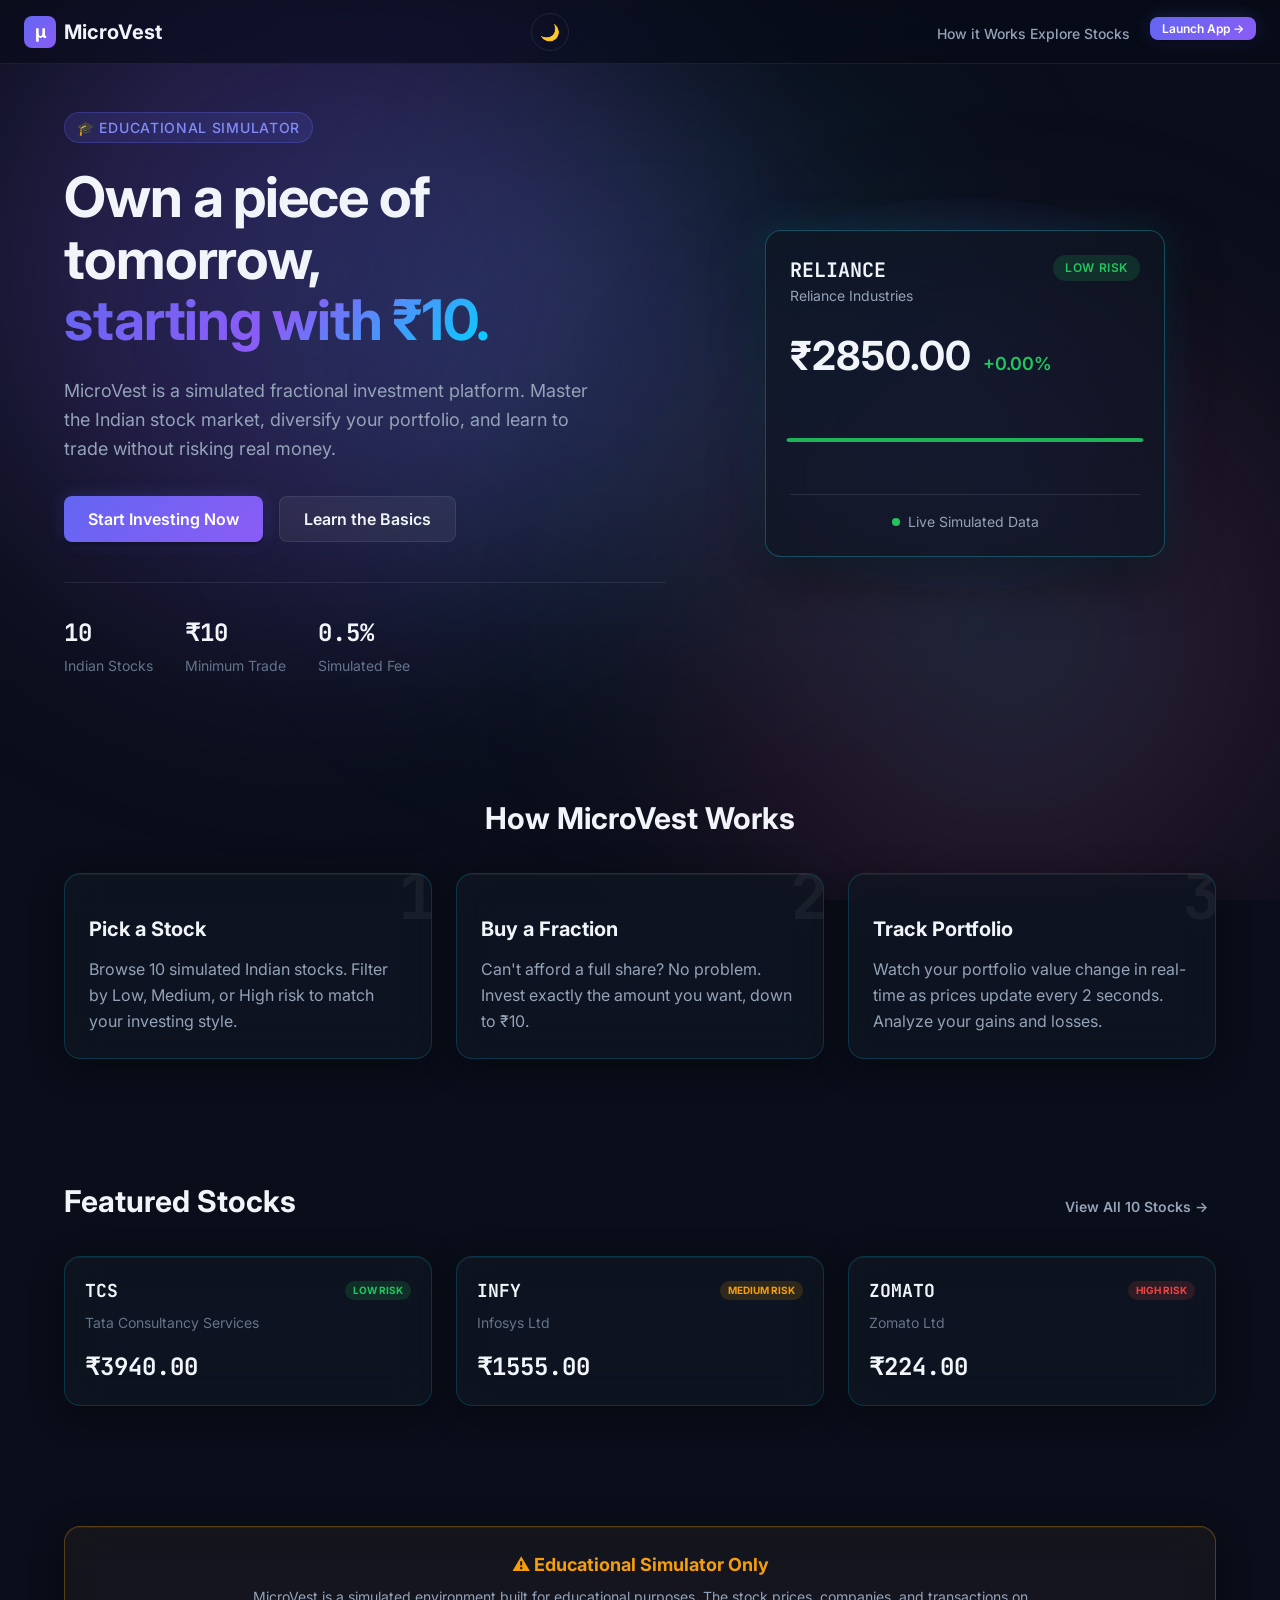
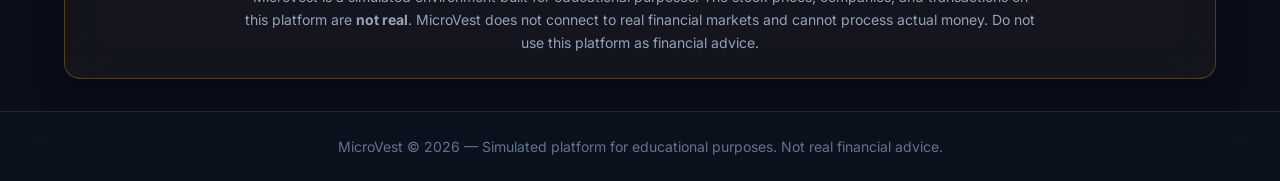
==== index.html @ 227a1af6 "basic structure ready" ====
<!doctype html>
<html lang="en">
  <head>
    <meta charset="UTF-8" />
    <meta name="viewport" content="width=device-width, initial-scale=1.0" />
    <title>MicroVest — Fractional Stock Investment Simulator</title>
    <meta
      name="description"
      content="Learn to invest in the stock market with MicroVest. Trade fractional shares of Indian stocks with zero real risk."
    />
    <link rel="preconnect" href="https://fonts.googleapis.com" />
    <link rel="preconnect" href="https://fonts.gstatic.com" crossorigin />
    <link
      href="https://fonts.googleapis.com/css2?family=Inter:wght@400;500;600;700&family=JetBrains+Mono:wght@400;500;700&display=swap"
      rel="stylesheet"
    />
    <link rel="stylesheet" href="css/variables.css" />
    <link rel="stylesheet" href="css/base.css" />
    <link rel="stylesheet" href="css/components.css" />
    <link rel="stylesheet" href="css/landing.css" />
  </head>
  <body class="page-landing">
    <!-- Aurora Background -->
    <div class="aurora-bg">
      <div class="aurora-blob"></div>
    </div>

    <!-- Navbar -->
    <nav class="navbar" id="navbar">
      <a href="index.html" class="navbar__brand">
        <span class="navbar__brand-icon">μ</span>
        MicroVest
      </a>
      <button
        class="navbar__hamburger"
        id="nav-toggle"
        aria-label="Toggle navigation"
      >
        <span></span><span></span><span></span>
      </button>
      <button
        class="theme-toggle"
        id="theme-toggle"
        aria-label="Toggle theme"
        title="Switch theme"
      >
        <span class="theme-icon">🌙</span>
      </button>
      <ul class="navbar__links" id="nav-links">
        <li>
          <a href="#how-it-works" class="navbar__link">How it Works</a>
        </li>
        <li>
          <a href="#featured-stocks" class="navbar__link">Explore Stocks</a>
        </li>
        <li>
          <a
            href="stocks.html"
            class="btn btn-primary btn-sm"
            style="margin-left: 1rem"
            >Launch App →</a
          >
        </li>
      </ul>
    </nav>

    <main class="main-content">
      <!-- ── Hero Section ── -->
      <section class="hero-section">
        <div class="hero-content">
          <div class="hero-badge">🎓 Educational Simulator</div>
          <h1 class="hero-title">
            Own a piece of tomorrow,<br />
            <span class="text-gradient">starting with ₹10.</span>
          </h1>
          <p class="hero-subtitle">
            MicroVest is a simulated fractional investment platform. Master the
            Indian stock market, diversify your portfolio, and learn to trade
            without risking real money.
          </p>
          <div class="hero-actions">
            <a href="stocks.html" class="btn btn-primary hero-btn">
              Start Investing Now
            </a>
            <a href="education.html" class="btn btn-secondary hero-btn">
              Learn the Basics
            </a>
          </div>
          <div class="hero-stats">
            <div class="stat-item">
              <span class="stat-value">10</span>
              <span class="stat-label">Indian Stocks</span>
            </div>
            <div class="stat-item">
              <span class="stat-value">₹10</span>
              <span class="stat-label">Minimum Trade</span>
            </div>
            <div class="stat-item">
              <span class="stat-value">0.5%</span>
              <span class="stat-label">Simulated Fee</span>
            </div>
          </div>
        </div>

        <div class="hero-visual">
          <!-- Ticker Preview Card -->
          <div class="ticker-preview glass-card" id="hero-ticker">
            <div class="ticker-preview__header">
              <div class="ticker-info">
                <span class="ticker-symbol">RELIANCE</span>
                <span class="ticker-name">Reliance Industries</span>
              </div>
              <span class="badge badge--low">Low Risk</span>
            </div>
            <div class="ticker-preview__price-row">
              <span class="ticker-price mono" id="hero-price">₹2850.00</span>
              <span class="ticker-change mono text-gain" id="hero-change"
                >+0.00%</span
              >
            </div>
            <div class="ticker-preview__chart">
              <svg viewBox="0 0 100 30" preserveAspectRatio="none">
                <polyline
                  id="hero-sparkline"
                  fill="none"
                  stroke="var(--color-gain)"
                  stroke-width="2"
                  stroke-linecap="round"
                  stroke-linejoin="round"
                  points="0,15 100,15"
                ></polyline>
              </svg>
            </div>
            <div class="ticker-preview__footer">
              <div class="live-indicator">
                <span class="live-indicator__dot"></span>
                <span>Live Simulated Data</span>
              </div>
            </div>
          </div>
        </div>
      </section>

      <!-- ── How It Works ── -->
      <section class="steps-section" id="how-it-works">
        <h2 class="section-title">How MicroVest Works</h2>
        <div class="steps-grid">
          <div class="step-card glass-card">
            <div class="step-number">1</div>
            <h3>Pick a Stock</h3>
            <p>
              Browse 10 simulated Indian stocks. Filter by Low, Medium, or High
              risk to match your investing style.
            </p>
          </div>
          <div class="step-card glass-card">
            <div class="step-number">2</div>
            <h3>Buy a Fraction</h3>
            <p>
              Can't afford a full share? No problem. Invest exactly the amount
              you want, down to ₹10.
            </p>
          </div>
          <div class="step-card glass-card">
            <div class="step-number">3</div>
            <h3>Track Portfolio</h3>
            <p>
              Watch your portfolio value change in real-time as prices update
              every 2 seconds. Analyze your gains and losses.
            </p>
          </div>
        </div>
      </section>

      <!-- ── Featured Stocks (Static Preview) ── -->
      <section class="featured-section" id="featured-stocks">
        <div class="featured-header">
          <h2 class="section-title">Featured Stocks</h2>
          <a href="stocks.html" class="btn btn-ghost">View All 10 Stocks →</a>
        </div>
        <div class="featured-grid">
          <!-- Card 1 -->
          <div class="featured-card glass-card">
            <div class="f-card-top">
              <span class="f-ticker">TCS</span>
              <span class="f-risk low">Low Risk</span>
            </div>
            <p class="f-name">Tata Consultancy Services</p>
            <div class="f-price-row">
              <span class="f-price">₹3940.00</span>
            </div>
          </div>
          <!-- Card 2 -->
          <div class="featured-card glass-card">
            <div class="f-card-top">
              <span class="f-ticker">INFY</span>
              <span class="f-risk medium">Medium Risk</span>
            </div>
            <p class="f-name">Infosys Ltd</p>
            <div class="f-price-row">
              <span class="f-price">₹1555.00</span>
            </div>
          </div>
          <!-- Card 3 -->
          <div class="featured-card glass-card">
            <div class="f-card-top">
              <span class="f-ticker">ZOMATO</span>
              <span class="f-risk high">High Risk</span>
            </div>
            <p class="f-name">Zomato Ltd</p>
            <div class="f-price-row">
              <span class="f-price">₹224.00</span>
            </div>
          </div>
        </div>
      </section>

      <!-- ── Disclaimer ── -->
      <section class="disclaimer-section glass-card">
        <h3>⚠️ Educational Simulator Only</h3>
        <p>
          MicroVest is a simulated environment built for educational purposes.
          The stock prices, companies, and transactions on this platform are
          <strong>not real</strong>. MicroVest does not connect to real
          financial markets and cannot process actual money. Do not use this
          platform as financial advice.
        </p>
      </section>
    </main>

    <!-- Footer -->
    <footer class="footer">
      <p>
        MicroVest &copy; 2026 — Simulated platform for educational purposes. Not
        real financial advice.
      </p>
    </footer>

    <script src="js/landing.js"></script>
  </body>
</html>
---- css/variables.css ----
/* ============================================
   MicroVest — Design Tokens (variables.css)
   Deep Space Finance · Dark Glassmorphism + Aurora Glow
   ============================================ */

:root {
  /* ── Background Layers ── */
  --bg-primary: #0a0e1a;
  --bg-secondary: #111827;
  --bg-tertiary: #1a2035;
  --bg-surface: #1e2540;

  /* ── Text Colors ── */
  --text-primary: #f1f5f9;
  --text-secondary: #94a3b8;
  --text-muted: #64748b;
  --text-inverse: #0a0e1a;

  /* ── Brand / Accent ── */
  --accent-primary: #6366f1;
  --accent-secondary: #8b5cf6;
  --accent-glow: rgba(99, 102, 241, 0.35);
  --accent-hover: #818cf8;

  /* ── Aurora Gradient Colors ── */
  --aurora-1: rgba(99, 102, 241, 0.3);
  --aurora-2: rgba(139, 92, 246, 0.25);
  --aurora-3: rgba(34, 211, 238, 0.2);
  --aurora-4: rgba(236, 72, 153, 0.15);

  /* ── Semantic Finance Colors ── */
  --color-gain: #22c55e;
  --color-gain-bg: rgba(34, 197, 94, 0.12);
  --color-loss: #ef4444;
  --color-loss-bg: rgba(239, 68, 68, 0.12);
  --color-neutral: #f59e0b;
  --color-neutral-bg: rgba(245, 158, 11, 0.12);

  /* ── Risk Badge Colors ── */
  --risk-low: #22c55e;
  --risk-low-bg: rgba(34, 197, 94, 0.15);
  --risk-medium: #f59e0b;
  --risk-medium-bg: rgba(245, 158, 11, 0.15);
  --risk-high: #ef4444;
  --risk-high-bg: rgba(239, 68, 68, 0.15);

  /* ── Glassmorphism Tokens ── */
  --glass-bg: rgba(14, 20, 33, 0.55);
  --glass-bg-hover: rgba(14, 20, 33, 0.7);
  --glass-border: rgba(148, 163, 184, 0.15);
  --glass-border-hover: rgba(148, 163, 184, 0.25);
  --glass-blur: 16px;
  --glass-blur-heavy: 24px;

  /* ── Typography ── */
  --font-primary:
    "Inter", -apple-system, BlinkMacSystemFont, "Segoe UI", sans-serif;
  --font-mono: "JetBrains Mono", "Fira Code", "SF Mono", monospace;

  --text-xs: 0.75rem; /* 12px */
  --text-sm: 0.875rem; /* 14px */
  --text-base: 1rem; /* 16px */
  --text-lg: 1.125rem; /* 18px */
  --text-xl: 1.25rem; /* 20px */
  --text-2xl: 1.5rem; /* 24px */
  --text-3xl: 1.875rem; /* 30px */
  --text-4xl: 2.25rem; /* 36px */
  --text-5xl: 3rem; /* 48px */

  --font-normal: 400;
  --font-medium: 500;
  --font-semibold: 600;
  --font-bold: 700;

  --leading-tight: 1.25;
  --leading-normal: 1.5;
  --leading-relaxed: 1.625;

  /* ── Spacing ── */
  --space-1: 0.25rem; /* 4px */
  --space-2: 0.5rem; /* 8px */
  --space-3: 0.75rem; /* 12px */
  --space-4: 1rem; /* 16px */
  --space-5: 1.25rem; /* 20px */
  --space-6: 1.5rem; /* 24px */
  --space-8: 2rem; /* 32px */
  --space-10: 2.5rem; /* 40px */
  --space-12: 3rem; /* 48px */
  --space-16: 4rem; /* 64px */
  --space-20: 5rem; /* 80px */

  /* ── Border Radius ── */
  --radius-sm: 0.375rem; /* 6px */
  --radius-md: 0.5rem; /* 8px */
  --radius-lg: 0.75rem; /* 12px */
  --radius-xl: 1rem; /* 16px */
  --radius-2xl: 1.5rem; /* 24px */
  --radius-full: 9999px;

  /* ── Shadows ── */
  --shadow-sm: 0 1px 2px rgba(0, 0, 0, 0.3);
  --shadow-md:
    0 4px 6px -1px rgba(0, 0, 0, 0.4), 0 2px 4px -2px rgba(0, 0, 0, 0.3);
  --shadow-lg:
    0 10px 15px -3px rgba(0, 0, 0, 0.5), 0 4px 6px -4px rgba(0, 0, 0, 0.4);
  --shadow-xl:
    0 20px 25px -5px rgba(0, 0, 0, 0.5), 0 8px 10px -6px rgba(0, 0, 0, 0.4);
  --shadow-glow: 0 0 20px var(--accent-glow);

  /* ── Transitions ── */
  --transition-fast: 150ms ease;
  --transition-base: 250ms ease;
  --transition-slow: 350ms ease;
  --transition-spring: 500ms cubic-bezier(0.34, 1.56, 0.64, 1);

  /* ── Layout ── */
  --max-width: 1280px;
  --navbar-height: 64px;
}

/* ===================== LIGHT THEME OVERRIDES ===================== */
:root[data-theme="light"] {
  /* Backgrounds */
  --bg-primary: #f0f4ff;
  --bg-surface: #ffffff;
  --bg-elevated: #e8eeff;
  --bg-border: #d0d8f0;
  --bg-overlay: rgba(240, 244, 255, 0.9);

  /* Text */
  --text-primary: #0d1117;
  --text-secondary: #3a4a6b;
  --text-muted: #7a8aab;
  --text-inverse: #f0f4ff;

  /* Glass */
  --glass-bg: rgba(255, 255, 255, 0.7);
  --glass-border: rgba(0, 130, 200, 0.2);
  --glass-shadow: 0 8px 32px rgba(0, 100, 200, 0.12);

  /* Brand stays the same — cyan + violet work on both themes */

  /* Shadows lighter */
  --shadow-md: 0 8px 32px rgba(0, 80, 180, 0.12);
  --shadow-lg: 0 16px 64px rgba(0, 80, 180, 0.16);
}
---- css/base.css ----
/* ============================================
   MicroVest — Base Styles (base.css)
   Reset, Aurora BG, Navbar, Footer, Keyframes
   ============================================ */

/* ── Reset ── */
*,
*::before,
*::after {
  box-sizing: border-box;
  margin: 0;
  padding: 0;
}

html {
  scroll-behavior: smooth;
  -webkit-font-smoothing: antialiased;
  -moz-osx-font-smoothing: grayscale;
}

body {
  font-family: var(--font-primary);
  font-size: var(--text-base);
  font-weight: var(--font-normal);
  line-height: var(--leading-normal);
  color: var(--text-primary);
  background: var(--bg-primary);
  min-height: 100vh;
  overflow-x: hidden;
}

a {
  color: var(--accent-primary);
  text-decoration: none;
  transition: color var(--transition-fast);
}
a:hover {
  color: var(--accent-hover);
}

img {
  max-width: 100%;
  display: block;
}
button {
  cursor: pointer;
  font-family: inherit;
}
input,
select,
textarea {
  font-family: inherit;
}

/* ── Aurora Background ── */
.aurora-bg {
  position: fixed;
  inset: 0;
  z-index: -1;
  pointer-events: none;
  overflow: hidden;
}

.aurora-bg::before,
.aurora-bg::after {
  content: "";
  position: absolute;
  border-radius: 50%;
  filter: blur(100px);
  animation: aurora-shift 12s ease-in-out infinite alternate;
}

.aurora-bg::before {
  width: 900px;
  height: 900px;
  top: -20%;
  left: -10%;
  background: radial-gradient(
    circle,
    var(--aurora-1),
    var(--aurora-2),
    transparent 70%
  );
}

.aurora-bg::after {
  width: 800px;
  height: 800px;
  bottom: -15%;
  right: -10%;
  background: radial-gradient(
    circle,
    var(--aurora-3),
    var(--aurora-4),
    transparent 70%
  );
  animation-delay: -6s;
  animation-direction: alternate-reverse;
}

/* Third aurora blob for richer effect */
.aurora-bg .aurora-blob {
  position: absolute;
  width: 700px;
  height: 700px;
  top: 40%;
  left: 50%;
  transform: translate(-50%, -50%);
  border-radius: 50%;
  filter: blur(120px);
  background: radial-gradient(
    circle,
    rgba(139, 92, 246, 0.18),
    rgba(34, 211, 238, 0.12),
    transparent 70%
  );
  animation: aurora-shift 15s ease-in-out infinite alternate-reverse;
  animation-delay: -3s;
}

:root[data-theme="light"] .aurora-bg {
  background:
    radial-gradient(
      ellipse 90% 70% at 15% 25%,
      rgba(0, 150, 255, 0.08) 0%,
      transparent 65%
    ),
    radial-gradient(
      ellipse 70% 90% at 85% 75%,
      rgba(100, 80, 255, 0.06) 0%,
      transparent 65%
    );
}

/* ── Navbar ── */
.navbar {
  position: sticky;
  top: 0;
  z-index: 1000;
  display: flex;
  align-items: center;
  justify-content: space-between;
  padding: 0 var(--space-6);
  height: var(--navbar-height);
  background: rgba(8, 12, 20, 0.65);
  backdrop-filter: blur(24px) saturate(160%);
  -webkit-backdrop-filter: blur(24px) saturate(160%);
  border-bottom: 1px solid rgba(0, 212, 255, 0.12);
  transition:
    background 0.3s ease,
    box-shadow 0.3s ease,
    border-color 0.3s ease;
}

.navbar.scrolled {
  background: rgba(8, 12, 20, 0.9);
  box-shadow: 0 4px 30px rgba(0, 0, 0, 0.5);
  border-bottom-color: rgba(0, 212, 255, 0.2);
}

.navbar__brand {
  display: flex;
  align-items: center;
  gap: var(--space-2);
  font-size: var(--text-xl);
  font-weight: var(--font-bold);
  color: var(--text-primary);
  text-decoration: none;
}

.navbar__brand-icon {
  width: 32px;
  height: 32px;
  background: linear-gradient(
    135deg,
    var(--accent-primary),
    var(--accent-secondary)
  );
  border-radius: var(--radius-md);
  display: flex;
  align-items: center;
  justify-content: center;
  font-size: var(--text-lg);
  color: white;
}

.navbar__links {
  display: flex;
  list-style: none;
  gap: var(--space-1);
}

.navbar__link {
  position: relative;
  display: flex;
  align-items: center;
  gap: var(--space-2);
  color: var(--text-secondary);
  text-decoration: none;
  font-weight: var(--font-medium);
  font-size: var(--text-sm);
  padding: var(--space-2) 0;
  transition: color var(--transition-base);
  padding-bottom: 4px;
}

.navbar__link::after {
  content: "";
  position: absolute;
  bottom: 0;
  left: 0;
  width: 0;
  height: 2px;
  background: var(--accent-primary);
  border-radius: 2px;
  transition: width 0.25s ease;
}

.navbar__link:hover {
  color: var(--text-primary);
}

.navbar__link:hover::after,
.navbar__link.navbar__link--active::after {
  width: 100%;
}

.navbar__link--active {
  color: var(--text-primary);
}

.navbar__link-icon {
  font-size: var(--text-lg);
}

/* ── Hamburger (mobile) ── */
.navbar__hamburger {
  display: none;
  flex-direction: column;
  gap: 5px;
  background: none;
  border: none;
  padding: var(--space-2);
  cursor: pointer;
}

.navbar__hamburger span {
  display: block;
  width: 24px;
  height: 2px;
  background: var(--text-secondary);
  border-radius: 2px;
  transition: all var(--transition-base);
}

.navbar__hamburger.open span:nth-child(1) {
  transform: rotate(45deg) translate(5px, 5px);
}
.navbar__hamburger.open span:nth-child(2) {
  opacity: 0;
}
.navbar__hamburger.open span:nth-child(3) {
  transform: rotate(-45deg) translate(5px, -5px);
}

/* ── Main Content ── */
.main-content {
  max-width: var(--max-width);
  margin: 0 auto;
  padding: var(--space-8) var(--space-6);
  min-height: calc(100vh - var(--navbar-height) - 80px);
}

/* ── Footer ── */
.footer {
  text-align: center;
  padding: var(--space-6) var(--space-4);
  color: var(--text-muted);
  font-size: var(--text-sm);
  border-top: 1px solid var(--glass-border);
  background: var(--glass-bg);
  backdrop-filter: blur(var(--glass-blur));
  -webkit-backdrop-filter: blur(var(--glass-blur));
}

.footer a {
  color: var(--accent-primary);
}

/* ── Section Headers ── */
.section-header {
  margin-bottom: var(--space-8);
}

.section-header__title {
  font-size: var(--text-3xl);
  font-weight: var(--font-bold);
  color: var(--text-primary);
  margin-bottom: var(--space-2);
}

.section-header__subtitle {
  font-size: var(--text-base);
  color: var(--text-secondary);
  max-width: 600px;
}

/* ── Utility Classes ── */
.text-gain {
  color: var(--color-gain);
}
.text-loss {
  color: var(--color-loss);
}
.text-muted {
  color: var(--text-muted);
}
.text-mono {
  font-family: var(--font-mono);
}

.sr-only {
  position: absolute;
  width: 1px;
  height: 1px;
  padding: 0;
  margin: -1px;
  overflow: hidden;
  clip: rect(0, 0, 0, 0);
  white-space: nowrap;
  border: 0;
}

/* ── Keyframes ── */
@keyframes aurora-shift {
  0% {
    transform: translate(0, 0) scale(1);
    opacity: 0.6;
  }
  50% {
    transform: translate(30px, -20px) scale(1.1);
    opacity: 0.8;
  }
  100% {
    transform: translate(-20px, 30px) scale(0.95);
    opacity: 0.5;
  }
}

@keyframes price-flash-up {
  0% {
    background-color: transparent;
  }
  25% {
    background-color: var(--color-gain-bg);
  }
  100% {
    background-color: transparent;
  }
}

@keyframes price-flash-down {
  0% {
    background-color: transparent;
  }
  25% {
    background-color: var(--color-loss-bg);
  }
  100% {
    background-color: transparent;
  }
}

@keyframes card-enter {
  from {
    opacity: 0;
    transform: translateY(20px) scale(0.97);
  }
  to {
    opacity: 1;
    transform: translateY(0) scale(1);
  }
}

@keyframes ticker-pulse {
  0%,
  100% {
    opacity: 1;
  }
  50% {
    opacity: 0.3;
  }
}

@keyframes spin {
  to {
    transform: rotate(360deg);
  }
}

@keyframes fade-in {
  from {
    opacity: 0;
  }
  to {
    opacity: 1;
  }
}

/* ── Responsive: Mobile nav ── */
@media (max-width: 768px) {
  .navbar__hamburger {
    display: flex;
  }

  .navbar__links {
    position: fixed;
    top: var(--navbar-height);
    left: 0;
    right: 0;
    flex-direction: column;
    background: var(--glass-bg);
    backdrop-filter: blur(var(--glass-blur-heavy));
    -webkit-backdrop-filter: blur(var(--glass-blur-heavy));
    border-bottom: 1px solid var(--glass-border);
    padding: var(--space-4);
    gap: var(--space-1);
    transform: translateY(-100%);
    opacity: 0;
    pointer-events: none;
    transition: all var(--transition-base);
    z-index: 99;
  }

  .navbar__links.open {
    transform: translateY(0);
    opacity: 1;
    pointer-events: all;
  }

  .navbar__link {
    padding: var(--space-3) var(--space-4);
    border-radius: var(--radius-md);
  }

  .main-content {
    padding: var(--space-6) var(--space-4);
  }
}
---- css/components.css ----
/* ============================================
   MicroVest — Shared Components (components.css)
   Buttons, Badges, Glass Cards, Accordion,
   Calculator Panel, Sector Tags
   ============================================ */

/* ── Buttons ── */
.btn {
  display: inline-flex;
  align-items: center;
  justify-content: center;
  gap: var(--space-2);
  padding: var(--space-2) var(--space-5);
  border: none;
  border-radius: var(--radius-md);
  font-size: var(--text-sm);
  font-weight: var(--font-semibold);
  line-height: var(--leading-tight);
  transition: all var(--transition-fast);
  white-space: nowrap;
  text-decoration: none;
}

.btn-primary {
  background: linear-gradient(
    135deg,
    var(--accent-primary),
    var(--accent-secondary)
  );
  color: white;
  box-shadow:
    var(--shadow-md),
    0 0 16px rgba(99, 102, 241, 0.25);
}
.btn-primary:hover {
  transform: translateY(-1px);
  box-shadow:
    var(--shadow-lg),
    0 0 24px rgba(99, 102, 241, 0.35);
}
.btn-primary:active {
  transform: translateY(0);
}

.btn-secondary {
  background: rgba(255, 255, 255, 0.06);
  color: var(--text-primary);
  border: 1px solid var(--glass-border);
}
.btn-secondary:hover {
  background: rgba(255, 255, 255, 0.1);
  border-color: var(--glass-border-hover);
}

.btn-ghost {
  background: transparent;
  color: var(--text-secondary);
  padding: var(--space-2);
}
.btn-ghost:hover {
  color: var(--text-primary);
  background: rgba(255, 255, 255, 0.05);
}

.btn-sm {
  padding: var(--space-1) var(--space-3);
  font-size: var(--text-xs);
}

.btn-danger {
  background: var(--color-loss);
  color: white;
}
.btn-danger:hover {
  background: #dc2626;
  transform: translateY(-1px);
}

/* ── Risk Badges ── */
.badge {
  display: inline-flex;
  align-items: center;
  padding: var(--space-1) var(--space-3);
  border-radius: var(--radius-full);
  font-size: var(--text-xs);
  font-weight: var(--font-semibold);
  text-transform: uppercase;
  letter-spacing: 0.05em;
}

.badge--low {
  background: var(--risk-low-bg);
  color: var(--risk-low);
}
.badge--medium {
  background: var(--risk-medium-bg);
  color: var(--risk-medium);
}
.badge--high {
  background: var(--risk-high-bg);
  color: var(--risk-high);
}

/* ── Sector Tags ── */
.sector-tag {
  display: inline-flex;
  align-items: center;
  gap: var(--space-1);
  padding: var(--space-1) var(--space-2);
  border-radius: var(--radius-sm);
  background: rgba(99, 102, 241, 0.08);
  color: var(--accent-hover);
  font-size: var(--text-xs);
  font-weight: var(--font-medium);
}

/* ── Glass Cards (Pass 3.2 Polish) ── */
.glass-card {
  background: rgba(15, 22, 33, 0.75);
  backdrop-filter: blur(20px) saturate(150%);
  -webkit-backdrop-filter: blur(20px) saturate(150%);
  border: 1px solid rgba(0, 212, 255, 0.18);
  border-radius: var(--radius-xl);
  padding: var(--space-6);
  transition: all var(--transition-base);
  animation: card-enter 0.4s ease-out both;
  animation-delay: calc(var(--card-index, 0) * 0.05s);
  box-shadow:
    0 8px 32px rgba(0, 0, 0, 0.45),
    inset 0 1px 0 rgba(255, 255, 255, 0.06);
}

.glass-card:hover {
  background: var(--glass-bg-hover);
  border-color: var(--glass-border-hover);
  transform: translateY(-4px);
  box-shadow: var(--shadow-xl);
}

/* ── Accordion ── */
.accordion-item {
  border: 1px solid var(--glass-border);
  border-radius: var(--radius-lg);
  overflow: hidden;
  background: var(--glass-bg);
  backdrop-filter: blur(var(--glass-blur));
  -webkit-backdrop-filter: blur(var(--glass-blur));
  transition: border-color var(--transition-fast);
}

.accordion-item + .accordion-item {
  margin-top: var(--space-2);
}

.accordion-item:hover {
  border-color: var(--glass-border-hover);
}

.accordion-btn {
  width: 100%;
  display: flex;
  align-items: center;
  justify-content: space-between;
  padding: var(--space-4) var(--space-5);
  background: none;
  border: none;
  color: var(--text-primary);
  font-size: var(--text-base);
  font-weight: var(--font-semibold);
  text-align: left;
  cursor: pointer;
  transition: background var(--transition-fast);
}

.accordion-btn:hover {
  background: rgba(255, 255, 255, 0.03);
}

.accordion-icon {
  font-size: var(--text-xl);
  color: var(--accent-primary);
  font-weight: var(--font-normal);
  transition: transform var(--transition-base);
  flex-shrink: 0;
  width: 24px;
  text-align: center;
}

.accordion-content {
  max-height: 0;
  overflow: hidden;
  transition: max-height 0.35s ease;
}

.accordion-content__inner {
  padding: 0 var(--space-5) var(--space-5);
  color: var(--text-secondary);
  font-size: var(--text-sm);
  line-height: var(--leading-relaxed);
}

/* ── Calculator Panel ── */
.calculator-panel {
  max-height: 0;
  overflow: hidden;
  transition: max-height 0.35s ease;
  border-top: 1px solid transparent;
}

.calculator-panel.open {
  border-top-color: var(--glass-border);
}

.calculator-panel__inner {
  padding: var(--space-5);
}

.calculator-panel__input-group {
  display: flex;
  flex-direction: column;
  gap: var(--space-2);
  margin-bottom: var(--space-4);
}

.calculator-panel__label {
  font-size: var(--text-sm);
  font-weight: var(--font-medium);
  color: var(--text-secondary);
}

.calculator-panel__input {
  width: 100%;
  padding: var(--space-3) var(--space-4);
  background: rgba(0, 0, 0, 0.3);
  border: 1px solid var(--glass-border);
  border-radius: var(--radius-md);
  color: var(--text-primary);
  font-family: var(--font-mono);
  font-size: var(--text-sm);
  transition: border-color var(--transition-fast);
  outline: none;
}

.calculator-panel__input:focus {
  border-color: var(--accent-primary);
  box-shadow: 0 0 0 3px rgba(99, 102, 241, 0.15);
}

.calculator-panel__result {
  display: flex;
  flex-direction: column;
  gap: var(--space-1);
  padding: var(--space-3) var(--space-4);
  background: rgba(0, 0, 0, 0.2);
  border-radius: var(--radius-md);
  margin-bottom: var(--space-4);
  font-size: var(--text-sm);
}

.calculator-panel__result-row {
  display: flex;
  justify-content: space-between;
  color: var(--text-secondary);
}

.calculator-panel__result-row span:last-child {
  color: var(--text-primary);
  font-family: var(--font-mono);
  font-weight: var(--font-medium);
}

.calculator-panel__actions {
  display: flex;
  gap: var(--space-2);
}

/* ── Live Indicator ── */
.live-indicator {
  display: inline-flex;
  align-items: center;
  gap: var(--space-2);
  font-size: var(--text-sm);
  color: var(--text-secondary);
}

.live-indicator__dot {
  width: 8px;
  height: 8px;
  background: var(--color-gain);
  border-radius: 50%;
  animation: ticker-pulse 2s ease-in-out infinite;
}

/* ── Toast Notification ── */
.toast {
  position: fixed;
  bottom: var(--space-6);
  right: var(--space-6);
  padding: var(--space-4) var(--space-6);
  background: var(--glass-bg);
  backdrop-filter: blur(var(--glass-blur));
  -webkit-backdrop-filter: blur(var(--glass-blur));
  border: 1px solid var(--glass-border);
  border-radius: var(--radius-lg);
  color: var(--text-primary);
  font-size: var(--text-sm);
  box-shadow: var(--shadow-xl);
  transform: translateY(120%);
  opacity: 0;
  transition: all var(--transition-spring);
  z-index: 1000;
}

.toast.show {
  transform: translateY(0);
  opacity: 1;
}

.toast--success {
  border-left: 3px solid var(--color-gain);
}

.toast--error {
  border-left: 3px solid var(--color-loss);
}

/* ── Theme Toggle (Pass 4.4) ── */
.theme-toggle {
  background: transparent;
  border: 1px solid var(--glass-border);
  border-radius: var(--radius-full);
  width: 38px;
  height: 38px;
  display: flex;
  align-items: center;
  justify-content: center;
  cursor: pointer;
  transition: all var(--transition-base);
  font-size: 16px;
  flex-shrink: 0;
}

.theme-toggle:hover {
  background: var(--glass-bg-hover);
  transform: scale(1.08) rotate(15deg);
  border-color: var(--accent-primary);
}
---- css/landing.css ----
/* ============================================
   MicroVest — Landing Page (landing.css)
   Hero layout, specific landing page components
   ============================================ */

.page-landing .main-content {
  max-width: 1200px;
  padding-top: var(--space-12);
}

/* ── Typography & Gradients ── */
.text-gradient {
  background: linear-gradient(
    135deg,
    var(--accent-primary),
    var(--accent-secondary),
    #00d4ff
  );
  -webkit-background-clip: text;
  -webkit-text-fill-color: transparent;
  background-clip: text;
}

.section-title {
  font-size: var(--text-3xl);
  font-weight: var(--font-bold);
  color: var(--text-primary);
  margin-bottom: var(--space-8);
  text-align: center;
}

/* ── Hero Section ── */
.hero-section {
  display: grid;
  grid-template-columns: 1.2fr 1fr;
  gap: var(--space-12);
  align-items: center;
  margin-bottom: 120px;
}

.hero-badge {
  display: inline-block;
  padding: var(--space-1) var(--space-3);
  border-radius: var(--radius-full);
  background: rgba(99, 102, 241, 0.15);
  color: var(--accent-hover);
  border: 1px solid rgba(99, 102, 241, 0.3);
  font-size: var(--text-sm);
  font-weight: var(--font-medium);
  margin-bottom: var(--space-6);
  text-transform: uppercase;
  letter-spacing: 0.05em;
}

.hero-title {
  font-size: 3.5rem;
  line-height: 1.1;
  font-weight: var(--font-bold);
  color: var(--text-primary);
  margin-bottom: var(--space-6);
  letter-spacing: -0.02em;
}

.hero-subtitle {
  font-size: var(--text-lg);
  color: var(--text-secondary);
  line-height: var(--leading-relaxed);
  margin-bottom: var(--space-8);
  max-width: 540px;
}

.hero-actions {
  display: flex;
  gap: var(--space-4);
  margin-bottom: var(--space-10);
}

.hero-btn {
  padding: var(--space-3) var(--space-6);
  font-size: var(--text-base);
}

.hero-stats {
  display: flex;
  gap: var(--space-8);
  padding-top: var(--space-8);
  border-top: 1px solid var(--glass-border);
}

.stat-item {
  display: flex;
  flex-direction: column;
  gap: var(--space-1);
}

.stat-value {
  font-size: var(--text-2xl);
  font-weight: var(--font-bold);
  color: var(--text-primary);
  font-family: var(--font-mono);
}

.stat-label {
  font-size: var(--text-sm);
  color: var(--text-muted);
}

/* ── Hero Visual (Ticker Preview) ── */
.hero-visual {
  position: relative;
  display: flex;
  justify-content: center;
  align-items: center;
}

.hero-visual::before {
  content: "";
  position: absolute;
  width: 120%;
  height: 120%;
  background: radial-gradient(
    circle,
    rgba(99, 102, 241, 0.15) 0%,
    transparent 70%
  );
  z-index: -1;
  border-radius: 50%;
}

.ticker-preview {
  width: 100%;
  max-width: 400px;
  padding: var(--space-6);
  transform: perspective(1000px) rotateY(-5deg) rotateX(5deg);
  transition: transform 0.5s var(--transition-spring);
  border-color: rgba(34, 211, 238, 0.3);
  box-shadow:
    0 20px 50px rgba(0, 0, 0, 0.5),
    0 0 40px rgba(34, 211, 238, 0.15);
}

.ticker-preview:hover {
  transform: perspective(1000px) rotateY(0deg) rotateX(0deg) translateY(-10px);
}

.ticker-preview__header {
  display: flex;
  justify-content: space-between;
  align-items: flex-start;
  margin-bottom: var(--space-5);
}

.ticker-info {
  display: flex;
  flex-direction: column;
}

.ticker-symbol {
  font-size: var(--text-xl);
  font-weight: var(--font-bold);
  font-family: var(--font-mono);
  color: var(--text-primary);
}

.ticker-name {
  font-size: var(--text-sm);
  color: var(--text-secondary);
}

.ticker-preview__price-row {
  display: flex;
  align-items: baseline;
  gap: var(--space-3);
  margin-bottom: var(--space-6);
}

.ticker-price {
  font-size: 2.5rem;
  font-weight: var(--font-bold);
  color: var(--text-primary);
}

.ticker-change {
  font-size: var(--text-lg);
  font-weight: var(--font-semibold);
}

.ticker-preview__chart {
  height: 60px;
  margin-bottom: var(--space-6);
  opacity: 0.9;
}

.ticker-preview__chart svg {
  width: 100%;
  height: 100%;
  overflow: visible;
}

.ticker-preview__footer {
  padding-top: var(--space-4);
  border-top: 1px solid rgba(255, 255, 255, 0.1);
  display: flex;
  justify-content: center;
}

/* ── Steps Section ── */
.steps-section {
  margin-bottom: 120px;
}

.steps-grid {
  display: grid;
  grid-template-columns: repeat(3, 1fr);
  gap: var(--space-6);
}

.step-card {
  display: flex;
  flex-direction: column;
  position: relative;
  overflow: hidden;
}

.step-number {
  font-size: 4rem;
  font-weight: var(--font-bold);
  color: rgba(255, 255, 255, 0.05);
  position: absolute;
  top: -10px;
  right: -5px;
  line-height: 1;
  font-family: var(--font-mono);
}

:root[data-theme="light"] .step-number {
  color: rgba(0, 0, 0, 0.03);
}

.step-card h3 {
  font-size: var(--text-xl);
  color: var(--text-primary);
  margin-bottom: var(--space-3);
  margin-top: var(--space-4);
  position: relative;
  z-index: 1;
}

.step-card p {
  color: var(--text-secondary);
  line-height: var(--leading-relaxed);
  position: relative;
  z-index: 1;
}

/* ── Featured Section ── */
.featured-section {
  margin-bottom: 120px;
}

.featured-header {
  display: flex;
  justify-content: space-between;
  align-items: flex-end;
  margin-bottom: var(--space-8);
}

.featured-header .section-title {
  margin-bottom: 0;
}

.featured-grid {
  display: grid;
  grid-template-columns: repeat(3, 1fr);
  gap: var(--space-6);
}

.featured-card {
  padding: var(--space-5);
}

.f-card-top {
  display: flex;
  justify-content: space-between;
  align-items: center;
  margin-bottom: var(--space-2);
}

.f-ticker {
  font-size: var(--text-lg);
  font-weight: var(--font-bold);
  font-family: var(--font-mono);
  color: var(--text-primary);
}

.f-risk {
  font-size: 10px;
  text-transform: uppercase;
  padding: 2px 8px;
  border-radius: 12px;
  font-weight: var(--font-bold);
}

.f-risk.low {
  background: var(--risk-low-bg);
  color: var(--risk-low);
}
.f-risk.medium {
  background: var(--risk-medium-bg);
  color: var(--risk-medium);
}
.f-risk.high {
  background: var(--risk-high-bg);
  color: var(--risk-high);
}

.f-name {
  font-size: var(--text-sm);
  color: var(--text-muted);
  margin-bottom: var(--space-4);
}

.f-price {
  font-size: var(--text-2xl);
  font-weight: var(--font-bold);
  font-family: var(--font-mono);
  color: var(--text-primary);
}

/* ── Disclaimer ── */
.disclaimer-section {
  text-align: center;
  border-color: rgba(245, 158, 11, 0.3);
  background: rgba(245, 158, 11, 0.05);
}

:root[data-theme="light"] .disclaimer-section {
  background: rgba(245, 158, 11, 0.05);
}

.disclaimer-section h3 {
  color: var(--color-neutral);
  margin-bottom: var(--space-2);
  font-size: var(--text-lg);
}

.disclaimer-section p {
  color: var(--text-secondary);
  font-size: var(--text-sm);
  line-height: var(--leading-relaxed);
  max-width: 800px;
  margin: 0 auto;
}

/* ── Responsive ── */
@media (max-width: 1024px) {
  .hero-title {
    font-size: 3rem;
  }
  .hero-section {
    gap: var(--space-6);
  }
}

@media (max-width: 860px) {
  .hero-section {
    grid-template-columns: 1fr;
    text-align: center;
  }

  .hero-subtitle {
    margin-left: auto;
    margin-right: auto;
  }

  .hero-actions {
    justify-content: center;
  }

  .hero-stats {
    justify-content: center;
  }

  .steps-grid,
  .featured-grid {
    grid-template-columns: 1fr;
  }

  .featured-header {
    flex-direction: column;
    align-items: center;
    gap: var(--space-4);
  }
}

@media (max-width: 480px) {
  .hero-title {
    font-size: 2.2rem;
  }
  .hero-actions {
    flex-direction: column;
  }
  .hero-stats {
    flex-wrap: wrap;
    justify-content: space-around;
  }
}
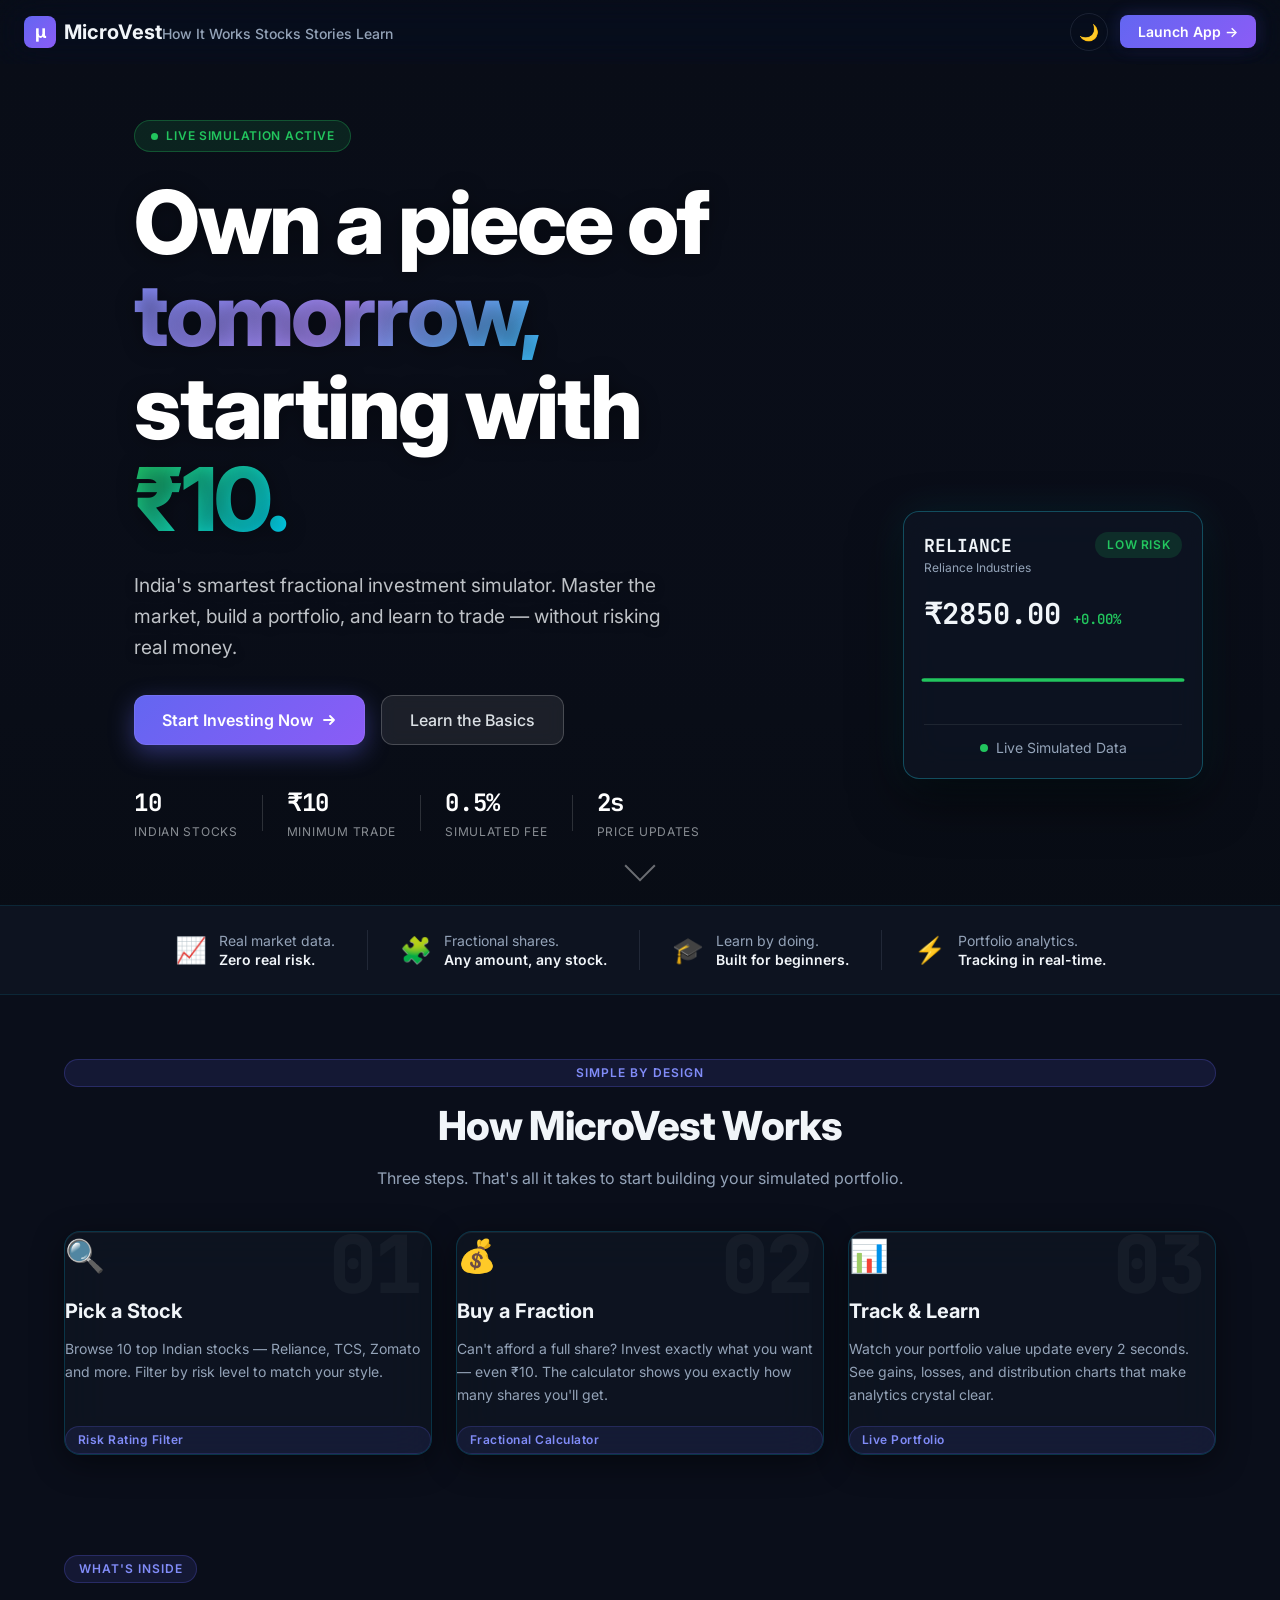
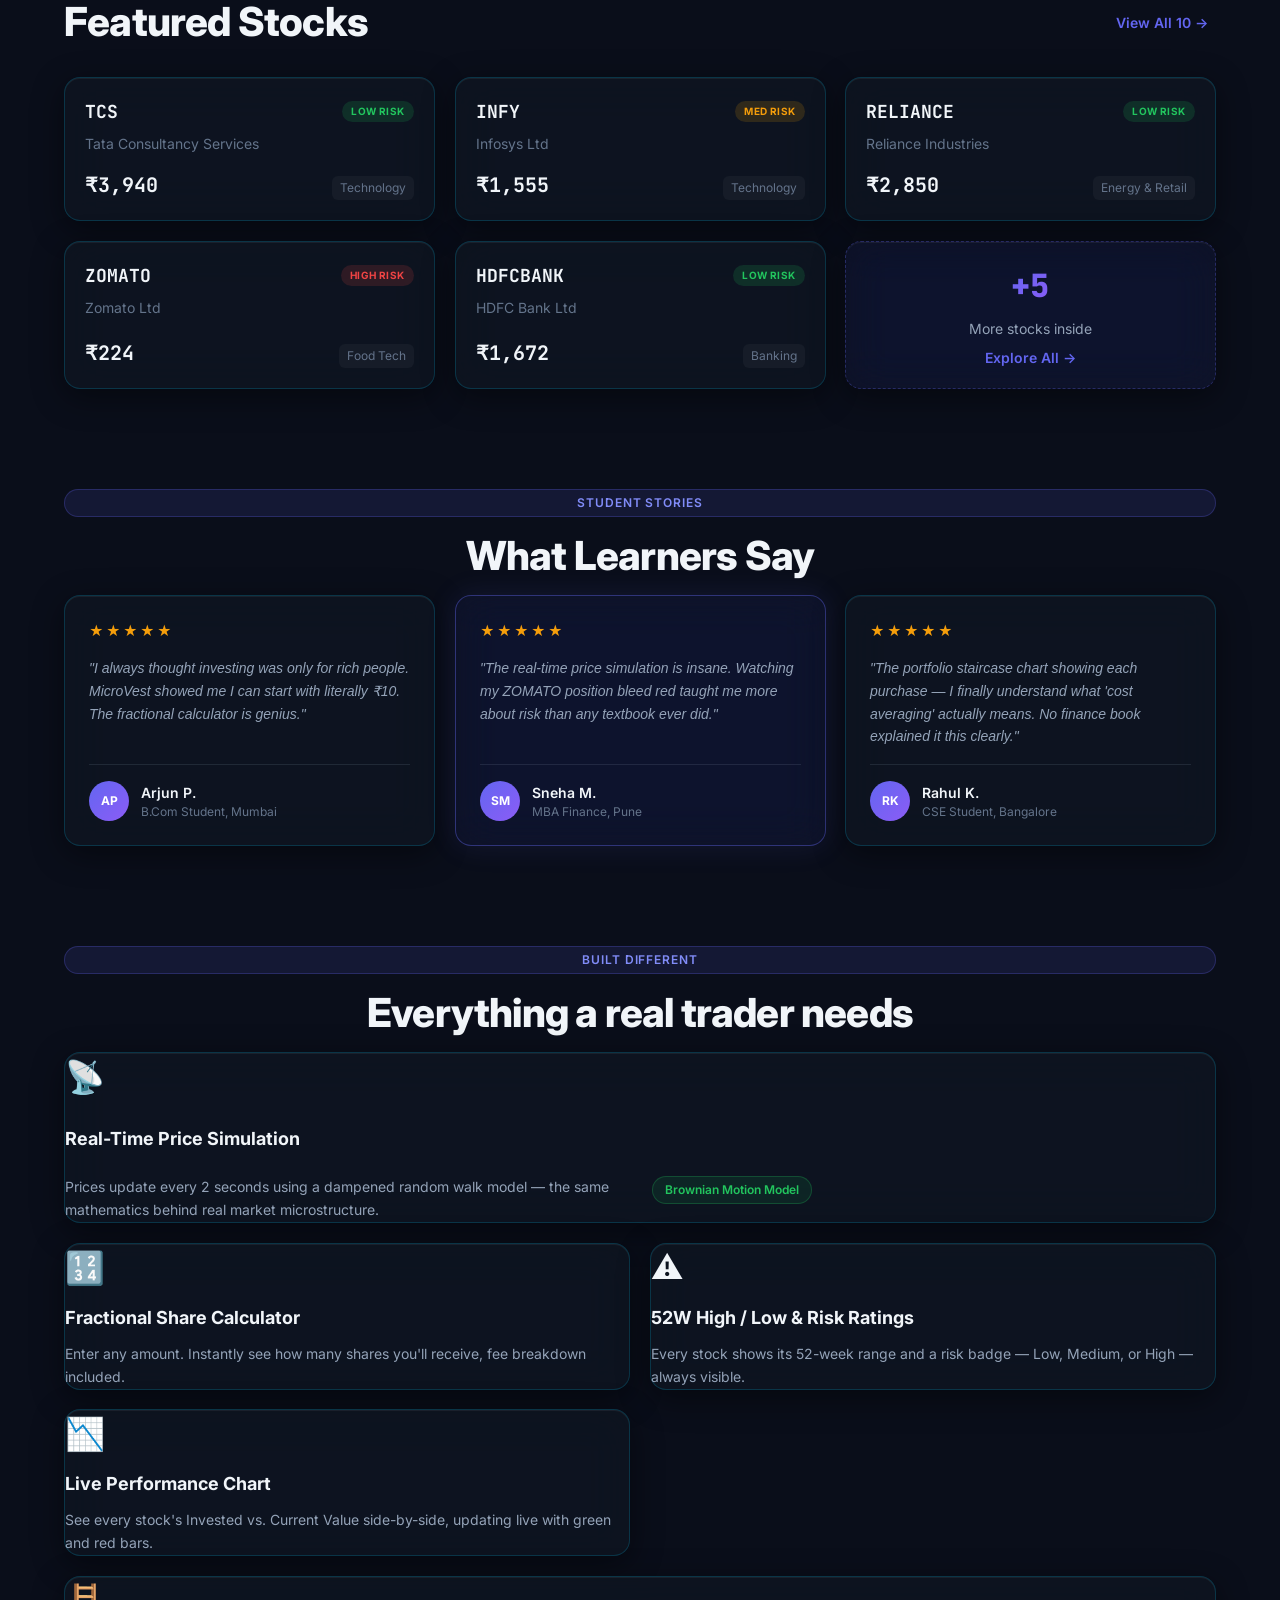
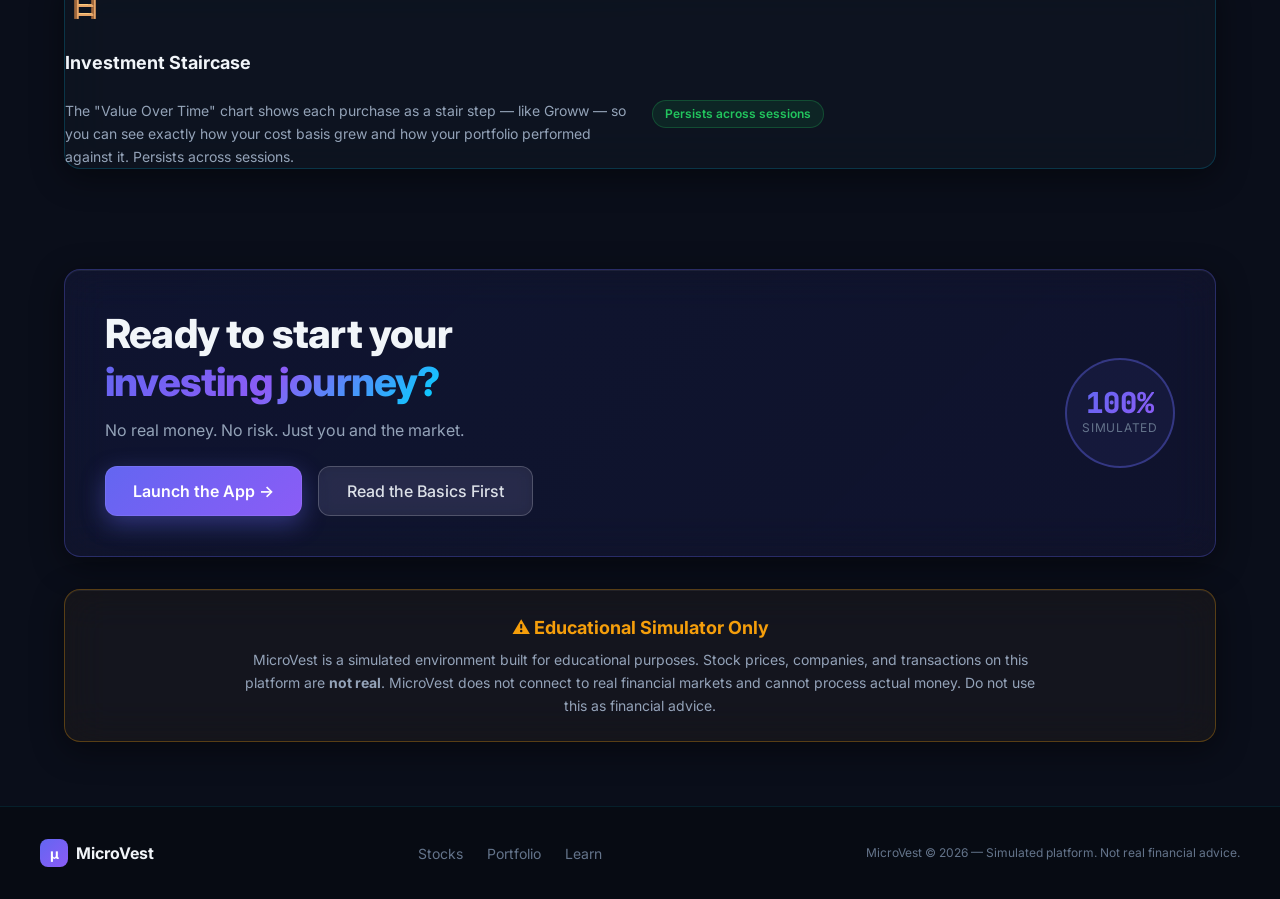
==== commit bd512339: "feat: premium landing page — video hero, hook lines, testimonials, bento, fixed navbar" ====
--- a/index.html
+++ b/index.html
@@ -6,7 +6,7 @@
     <title>MicroVest — Fractional Stock Investment Simulator</title>
     <meta
       name="description"
-      content="Learn to invest in the stock market with MicroVest. Trade fractional shares of Indian stocks with zero real risk."
+      content="Learn to invest in the Indian stock market with MicroVest. Trade fractional shares with zero real risk. Start with just ₹10."
     />
     <link rel="preconnect" href="https://fonts.googleapis.com" />
     <link rel="preconnect" href="https://fonts.gstatic.com" crossorigin />
@@ -20,220 +20,503 @@
     <link rel="stylesheet" href="css/landing.css" />
   </head>
   <body class="page-landing">
-    <!-- Aurora Background -->
-    <div class="aurora-bg">
-      <div class="aurora-blob"></div>
-    </div>
-
-    <!-- Navbar -->
-    <nav class="navbar" id="navbar">
+    <!-- ══════════════════════════════════════════
+         NAVBAR
+    ══════════════════════════════════════════ -->
+    <nav class="navbar navbar--landing" id="navbar">
       <a href="index.html" class="navbar__brand">
         <span class="navbar__brand-icon">μ</span>
         MicroVest
       </a>
-      <button
-        class="navbar__hamburger"
-        id="nav-toggle"
-        aria-label="Toggle navigation"
-      >
-        <span></span><span></span><span></span>
-      </button>
-      <button
-        class="theme-toggle"
-        id="theme-toggle"
-        aria-label="Toggle theme"
-        title="Switch theme"
-      >
-        <span class="theme-icon">🌙</span>
-      </button>
+
+      <!-- Desktop nav links (centre) -->
       <ul class="navbar__links" id="nav-links">
-        <li>
-          <a href="#how-it-works" class="navbar__link">How it Works</a>
-        </li>
-        <li>
-          <a href="#featured-stocks" class="navbar__link">Explore Stocks</a>
-        </li>
-        <li>
-          <a
-            href="stocks.html"
-            class="btn btn-primary btn-sm"
-            style="margin-left: 1rem"
-            >Launch App →</a
+        <li><a href="#how-it-works" class="navbar__link">How It Works</a></li>
+        <li><a href="#featured-stocks" class="navbar__link">Stocks</a></li>
+        <li><a href="#testimonials" class="navbar__link">Stories</a></li>
+        <li><a href="education.html" class="navbar__link">Learn</a></li>
+      </ul>
+
+      <!-- Right side actions -->
+      <div class="navbar__right">
+        <button
+          class="theme-toggle"
+          id="theme-toggle"
+          aria-label="Toggle theme"
+          title="Switch theme"
+        >
+          <span class="theme-icon">🌙</span>
+        </button>
+        <a href="stocks.html" class="btn btn-primary btn-sm navbar__cta"
+          >Launch App →</a
+        >
+        <button
+          class="navbar__hamburger"
+          id="nav-toggle"
+          aria-label="Toggle navigation"
+        >
+          <span></span><span></span><span></span>
+        </button>
+      </div>
+    </nav>
+
+    <!-- ══════════════════════════════════════════
+         HERO — full-viewport video background
+    ══════════════════════════════════════════ -->
+    <section class="hero-video-section" id="hero">
+      <!-- Background video -->
+      <div class="hero-video-wrap">
+        <video
+          class="hero-video"
+          src="4k_Dynamic_Stock_Market_Interface_Video_480P.mp4"
+          autoplay
+          loop
+          muted
+          playsinline
+          preload="auto"
+        ></video>
+        <div class="hero-video-overlay"></div>
+      </div>
+
+      <!-- Hero content -->
+      <div class="hero-content-wrap">
+        <div class="hero-pill">
+          <span class="hero-pill__dot"></span>
+          Live simulation active
+        </div>
+
+        <h1 class="hero-headline">
+          Own a piece of<br />
+          <span class="hero-headline--grad">tomorrow,</span><br />
+          starting with <span class="hero-headline--price">₹10.</span>
+        </h1>
+
+        <p class="hero-subline">
+          India's smartest fractional investment simulator. Master the market,
+          build a portfolio, and learn to trade — without risking real money.
+        </p>
+
+        <div class="hero-actions">
+          <a href="stocks.html" class="btn hero-cta-primary">
+            Start Investing Now
+            <svg
+              width="16"
+              height="16"
+              viewBox="0 0 16 16"
+              fill="none"
+              aria-hidden="true"
+            >
+              <path
+                d="M3 8h10M9 4l4 4-4 4"
+                stroke="currentColor"
+                stroke-width="1.8"
+                stroke-linecap="round"
+                stroke-linejoin="round"
+              />
+            </svg>
+          </a>
+          <a href="education.html" class="btn hero-cta-secondary">
+            Learn the Basics
+          </a>
+        </div>
+
+        <!-- Trust bar -->
+        <div class="hero-trust-bar">
+          <div class="trust-item">
+            <span class="trust-item__num">10</span>
+            <span class="trust-item__label">Indian Stocks</span>
+          </div>
+          <div class="trust-divider"></div>
+          <div class="trust-item">
+            <span class="trust-item__num">₹10</span>
+            <span class="trust-item__label">Minimum Trade</span>
+          </div>
+          <div class="trust-divider"></div>
+          <div class="trust-item">
+            <span class="trust-item__num">0.5%</span>
+            <span class="trust-item__label">Simulated Fee</span>
+          </div>
+          <div class="trust-divider"></div>
+          <div class="trust-item">
+            <span class="trust-item__num">2s</span>
+            <span class="trust-item__label">Price Updates</span>
+          </div>
+        </div>
+      </div>
+
+      <!-- Floating live ticker card -->
+      <div class="hero-ticker-float glass-card" id="hero-ticker">
+        <div class="ticker-preview__header">
+          <div class="ticker-info">
+            <span class="ticker-symbol">RELIANCE</span>
+            <span class="ticker-name">Reliance Industries</span>
+          </div>
+          <span class="badge badge--low">Low Risk</span>
+        </div>
+        <div class="ticker-preview__price-row">
+          <span class="ticker-price mono" id="hero-price">₹2850.00</span>
+          <span class="ticker-change mono text-gain" id="hero-change"
+            >+0.00%</span
           >
-        </li>
-      </ul>
-    </nav>
-
-    <main class="main-content">
-      <!-- ── Hero Section ── -->
-      <section class="hero-section">
-        <div class="hero-content">
-          <div class="hero-badge">🎓 Educational Simulator</div>
-          <h1 class="hero-title">
-            Own a piece of tomorrow,<br />
-            <span class="text-gradient">starting with ₹10.</span>
-          </h1>
-          <p class="hero-subtitle">
-            MicroVest is a simulated fractional investment platform. Master the
-            Indian stock market, diversify your portfolio, and learn to trade
-            without risking real money.
+        </div>
+        <div class="ticker-preview__chart">
+          <svg viewBox="0 0 100 30" preserveAspectRatio="none">
+            <polyline
+              id="hero-sparkline"
+              fill="none"
+              stroke="var(--color-gain)"
+              stroke-width="2"
+              stroke-linecap="round"
+              stroke-linejoin="round"
+              points="0,15 100,15"
+            ></polyline>
+          </svg>
+        </div>
+        <div class="ticker-preview__footer">
+          <div class="live-indicator">
+            <span class="live-indicator__dot"></span>
+            <span>Live Simulated Data</span>
+          </div>
+        </div>
+      </div>
+
+      <!-- Scroll cue -->
+      <div class="hero-scroll-cue" aria-hidden="true"><span></span></div>
+    </section>
+
+    <!-- ══════════════════════════════════════════
+         HOOK LINES
+    ══════════════════════════════════════════ -->
+    <section class="hooks-section">
+      <div class="hooks-wrap">
+        <div class="hook-item">
+          <span class="hook-icon">📈</span>
+          <p class="hook-text">
+            Real market data.<br /><strong>Zero real risk.</strong>
           </p>
-          <div class="hero-actions">
-            <a href="stocks.html" class="btn btn-primary hero-btn">
-              Start Investing Now
-            </a>
-            <a href="education.html" class="btn btn-secondary hero-btn">
-              Learn the Basics
-            </a>
-          </div>
-          <div class="hero-stats">
-            <div class="stat-item">
-              <span class="stat-value">10</span>
-              <span class="stat-label">Indian Stocks</span>
-            </div>
-            <div class="stat-item">
-              <span class="stat-value">₹10</span>
-              <span class="stat-label">Minimum Trade</span>
-            </div>
-            <div class="stat-item">
-              <span class="stat-value">0.5%</span>
-              <span class="stat-label">Simulated Fee</span>
-            </div>
-          </div>
-        </div>
-
-        <div class="hero-visual">
-          <!-- Ticker Preview Card -->
-          <div class="ticker-preview glass-card" id="hero-ticker">
-            <div class="ticker-preview__header">
-              <div class="ticker-info">
-                <span class="ticker-symbol">RELIANCE</span>
-                <span class="ticker-name">Reliance Industries</span>
-              </div>
-              <span class="badge badge--low">Low Risk</span>
-            </div>
-            <div class="ticker-preview__price-row">
-              <span class="ticker-price mono" id="hero-price">₹2850.00</span>
-              <span class="ticker-change mono text-gain" id="hero-change"
-                >+0.00%</span
-              >
-            </div>
-            <div class="ticker-preview__chart">
-              <svg viewBox="0 0 100 30" preserveAspectRatio="none">
-                <polyline
-                  id="hero-sparkline"
-                  fill="none"
-                  stroke="var(--color-gain)"
-                  stroke-width="2"
-                  stroke-linecap="round"
-                  stroke-linejoin="round"
-                  points="0,15 100,15"
-                ></polyline>
-              </svg>
-            </div>
-            <div class="ticker-preview__footer">
-              <div class="live-indicator">
-                <span class="live-indicator__dot"></span>
-                <span>Live Simulated Data</span>
-              </div>
-            </div>
-          </div>
-        </div>
-      </section>
-
-      <!-- ── How It Works ── -->
+        </div>
+        <div class="hook-divider"></div>
+        <div class="hook-item">
+          <span class="hook-icon">🧩</span>
+          <p class="hook-text">
+            Fractional shares.<br /><strong>Any amount, any stock.</strong>
+          </p>
+        </div>
+        <div class="hook-divider"></div>
+        <div class="hook-item">
+          <span class="hook-icon">🎓</span>
+          <p class="hook-text">
+            Learn by doing.<br /><strong>Built for beginners.</strong>
+          </p>
+        </div>
+        <div class="hook-divider"></div>
+        <div class="hook-item">
+          <span class="hook-icon">⚡</span>
+          <p class="hook-text">
+            Portfolio analytics.<br /><strong>Tracking in real-time.</strong>
+          </p>
+        </div>
+      </div>
+    </section>
+
+    <main class="main-content landing-main">
+      <!-- ══════════════════════════════════════════
+           HOW IT WORKS
+      ══════════════════════════════════════════ -->
       <section class="steps-section" id="how-it-works">
+        <div class="section-label">Simple by design</div>
         <h2 class="section-title">How MicroVest Works</h2>
+        <p class="section-desc">
+          Three steps. That's all it takes to start building your simulated
+          portfolio.
+        </p>
         <div class="steps-grid">
           <div class="step-card glass-card">
-            <div class="step-number">1</div>
+            <div class="step-number">01</div>
+            <div class="step-icon-wrap">🔍</div>
             <h3>Pick a Stock</h3>
             <p>
-              Browse 10 simulated Indian stocks. Filter by Low, Medium, or High
-              risk to match your investing style.
-            </p>
+              Browse 10 top Indian stocks — Reliance, TCS, Zomato and more.
+              Filter by risk level to match your style.
+            </p>
+            <div class="step-tag">Risk Rating Filter</div>
           </div>
           <div class="step-card glass-card">
-            <div class="step-number">2</div>
+            <div class="step-number">02</div>
+            <div class="step-icon-wrap">💰</div>
             <h3>Buy a Fraction</h3>
             <p>
-              Can't afford a full share? No problem. Invest exactly the amount
-              you want, down to ₹10.
-            </p>
+              Can't afford a full share? Invest exactly what you want — even
+              ₹10. The calculator shows you exactly how many shares you'll get.
+            </p>
+            <div class="step-tag">Fractional Calculator</div>
           </div>
           <div class="step-card glass-card">
-            <div class="step-number">3</div>
-            <h3>Track Portfolio</h3>
-            <p>
-              Watch your portfolio value change in real-time as prices update
-              every 2 seconds. Analyze your gains and losses.
-            </p>
+            <div class="step-number">03</div>
+            <div class="step-icon-wrap">📊</div>
+            <h3>Track &amp; Learn</h3>
+            <p>
+              Watch your portfolio value update every 2 seconds. See gains,
+              losses, and distribution charts that make analytics crystal clear.
+            </p>
+            <div class="step-tag">Live Portfolio</div>
           </div>
         </div>
       </section>
 
-      <!-- ── Featured Stocks (Static Preview) ── -->
+      <!-- ══════════════════════════════════════════
+           FEATURED STOCKS
+      ══════════════════════════════════════════ -->
       <section class="featured-section" id="featured-stocks">
+        <div class="section-label">What's inside</div>
         <div class="featured-header">
-          <h2 class="section-title">Featured Stocks</h2>
-          <a href="stocks.html" class="btn btn-ghost">View All 10 Stocks →</a>
+          <h2 class="section-title" style="margin-bottom: 0">
+            Featured Stocks
+          </h2>
+          <a href="stocks.html" class="btn btn-ghost featured-all-link"
+            >View All 10 →</a
+          >
         </div>
         <div class="featured-grid">
-          <!-- Card 1 -->
-          <div class="featured-card glass-card">
+          <a href="stocks.html" class="featured-card glass-card">
             <div class="f-card-top">
               <span class="f-ticker">TCS</span>
               <span class="f-risk low">Low Risk</span>
             </div>
             <p class="f-name">Tata Consultancy Services</p>
-            <div class="f-price-row">
-              <span class="f-price">₹3940.00</span>
-            </div>
-          </div>
-          <!-- Card 2 -->
-          <div class="featured-card glass-card">
+            <div class="f-bottom">
+              <span class="f-price">₹3,940</span>
+              <span class="f-sector">Technology</span>
+            </div>
+          </a>
+          <a href="stocks.html" class="featured-card glass-card">
             <div class="f-card-top">
               <span class="f-ticker">INFY</span>
-              <span class="f-risk medium">Medium Risk</span>
+              <span class="f-risk medium">Med Risk</span>
             </div>
             <p class="f-name">Infosys Ltd</p>
-            <div class="f-price-row">
-              <span class="f-price">₹1555.00</span>
-            </div>
-          </div>
-          <!-- Card 3 -->
-          <div class="featured-card glass-card">
+            <div class="f-bottom">
+              <span class="f-price">₹1,555</span>
+              <span class="f-sector">Technology</span>
+            </div>
+          </a>
+          <a href="stocks.html" class="featured-card glass-card">
+            <div class="f-card-top">
+              <span class="f-ticker">RELIANCE</span>
+              <span class="f-risk low">Low Risk</span>
+            </div>
+            <p class="f-name">Reliance Industries</p>
+            <div class="f-bottom">
+              <span class="f-price">₹2,850</span>
+              <span class="f-sector">Energy &amp; Retail</span>
+            </div>
+          </a>
+          <a href="stocks.html" class="featured-card glass-card">
             <div class="f-card-top">
               <span class="f-ticker">ZOMATO</span>
               <span class="f-risk high">High Risk</span>
             </div>
             <p class="f-name">Zomato Ltd</p>
-            <div class="f-price-row">
-              <span class="f-price">₹224.00</span>
-            </div>
-          </div>
+            <div class="f-bottom">
+              <span class="f-price">₹224</span>
+              <span class="f-sector">Food Tech</span>
+            </div>
+          </a>
+          <a href="stocks.html" class="featured-card glass-card">
+            <div class="f-card-top">
+              <span class="f-ticker">HDFCBANK</span>
+              <span class="f-risk low">Low Risk</span>
+            </div>
+            <p class="f-name">HDFC Bank Ltd</p>
+            <div class="f-bottom">
+              <span class="f-price">₹1,672</span>
+              <span class="f-sector">Banking</span>
+            </div>
+          </a>
+          <a
+            href="stocks.html"
+            class="featured-card glass-card featured-card--cta"
+          >
+            <div class="f-cta-inner">
+              <span class="f-cta-icon">+5</span>
+              <p>More stocks inside</p>
+              <span class="f-cta-link">Explore All →</span>
+            </div>
+          </a>
         </div>
       </section>
 
-      <!-- ── Disclaimer ── -->
+      <!-- ══════════════════════════════════════════
+           TESTIMONIALS
+      ══════════════════════════════════════════ -->
+      <section class="testimonials-section" id="testimonials">
+        <div class="section-label">Student stories</div>
+        <h2 class="section-title">What Learners Say</h2>
+        <div class="testimonials-grid">
+          <div class="testimonial-card glass-card">
+            <div class="testimonial-stars">★★★★★</div>
+            <p class="testimonial-text">
+              "I always thought investing was only for rich people. MicroVest
+              showed me I can start with literally ₹10. The fractional
+              calculator is genius."
+            </p>
+            <div class="testimonial-author">
+              <div class="testimonial-avatar">AP</div>
+              <div>
+                <div class="testimonial-name">Arjun P.</div>
+                <div class="testimonial-role">B.Com Student, Mumbai</div>
+              </div>
+            </div>
+          </div>
+          <div class="testimonial-card glass-card testimonial-card--featured">
+            <div class="testimonial-stars">★★★★★</div>
+            <p class="testimonial-text">
+              "The real-time price simulation is insane. Watching my ZOMATO
+              position bleed red taught me more about risk than any textbook
+              ever did."
+            </p>
+            <div class="testimonial-author">
+              <div class="testimonial-avatar">SM</div>
+              <div>
+                <div class="testimonial-name">Sneha M.</div>
+                <div class="testimonial-role">MBA Finance, Pune</div>
+              </div>
+            </div>
+          </div>
+          <div class="testimonial-card glass-card">
+            <div class="testimonial-stars">★★★★★</div>
+            <p class="testimonial-text">
+              "The portfolio staircase chart showing each purchase — I finally
+              understand what 'cost averaging' actually means. No finance book
+              explained it this clearly."
+            </p>
+            <div class="testimonial-author">
+              <div class="testimonial-avatar">RK</div>
+              <div>
+                <div class="testimonial-name">Rahul K.</div>
+                <div class="testimonial-role">CSE Student, Bangalore</div>
+              </div>
+            </div>
+          </div>
+        </div>
+      </section>
+
+      <!-- ══════════════════════════════════════════
+           FEATURES BENTO
+      ══════════════════════════════════════════ -->
+      <section class="features-section">
+        <div class="section-label">Built different</div>
+        <h2 class="section-title">Everything a real trader needs</h2>
+        <div class="features-bento">
+          <div class="bento-card bento-card--wide glass-card">
+            <div class="bento-icon">📡</div>
+            <h3>Real-Time Price Simulation</h3>
+            <p>
+              Prices update every 2 seconds using a dampened random walk model —
+              the same mathematics behind real market microstructure.
+            </p>
+            <div class="bento-tag">Brownian Motion Model</div>
+          </div>
+          <div class="bento-card glass-card">
+            <div class="bento-icon">🔢</div>
+            <h3>Fractional Share Calculator</h3>
+            <p>
+              Enter any amount. Instantly see how many shares you'll receive,
+              fee breakdown included.
+            </p>
+          </div>
+          <div class="bento-card glass-card">
+            <div class="bento-icon">⚠️</div>
+            <h3>52W High / Low &amp; Risk Ratings</h3>
+            <p>
+              Every stock shows its 52-week range and a risk badge — Low,
+              Medium, or High — always visible.
+            </p>
+          </div>
+          <div class="bento-card glass-card">
+            <div class="bento-icon">📉</div>
+            <h3>Live Performance Chart</h3>
+            <p>
+              See every stock's Invested vs. Current Value side-by-side,
+              updating live with green and red bars.
+            </p>
+          </div>
+          <div class="bento-card bento-card--wide glass-card">
+            <div class="bento-icon">🪜</div>
+            <h3>Investment Staircase</h3>
+            <p>
+              The "Value Over Time" chart shows each purchase as a stair step —
+              like Groww — so you can see exactly how your cost basis grew and
+              how your portfolio performed against it. Persists across sessions.
+            </p>
+            <div class="bento-tag">Persists across sessions</div>
+          </div>
+        </div>
+      </section>
+
+      <!-- ══════════════════════════════════════════
+           FINAL CTA BANNER
+      ══════════════════════════════════════════ -->
+      <section class="cta-banner glass-card">
+        <div class="cta-banner__content">
+          <h2 class="cta-banner__title">
+            Ready to start your<br /><span class="text-gradient"
+              >investing journey?</span
+            >
+          </h2>
+          <p class="cta-banner__sub">
+            No real money. No risk. Just you and the market.
+          </p>
+          <div class="cta-banner__actions">
+            <a href="stocks.html" class="btn hero-cta-primary"
+              >Launch the App →</a
+            >
+            <a href="education.html" class="btn hero-cta-secondary"
+              >Read the Basics First</a
+            >
+          </div>
+        </div>
+        <div class="cta-banner__badge">
+          <div class="cta-badge-ring">
+            <span>100%</span>
+            <small>Simulated</small>
+          </div>
+        </div>
+      </section>
+
+      <!-- Disclaimer -->
       <section class="disclaimer-section glass-card">
         <h3>⚠️ Educational Simulator Only</h3>
         <p>
           MicroVest is a simulated environment built for educational purposes.
-          The stock prices, companies, and transactions on this platform are
+          Stock prices, companies, and transactions on this platform are
           <strong>not real</strong>. MicroVest does not connect to real
-          financial markets and cannot process actual money. Do not use this
-          platform as financial advice.
+          financial markets and cannot process actual money. Do not use this as
+          financial advice.
         </p>
       </section>
     </main>
 
     <!-- Footer -->
-    <footer class="footer">
-      <p>
-        MicroVest &copy; 2026 — Simulated platform for educational purposes. Not
-        real financial advice.
-      </p>
+    <footer class="footer footer--landing">
+      <div class="footer__inner">
+        <div class="footer__brand">
+          <span
+            class="navbar__brand-icon"
+            style="width: 28px; height: 28px; font-size: 14px"
+            >μ</span
+          >
+          <span>MicroVest</span>
+        </div>
+        <div class="footer__links">
+          <a href="stocks.html">Stocks</a>
+          <a href="portfolio.html">Portfolio</a>
+          <a href="education.html">Learn</a>
+        </div>
+        <p class="footer__copy">
+          MicroVest &copy; 2026 — Simulated platform. Not real financial advice.
+        </p>
+      </div>
     </footer>
 
     <script src="js/landing.js"></script>
--- a/css/base.css
+++ b/css/base.css
@@ -263,6 +263,14 @@
   transform: rotate(-45deg) translate(5px, -5px);
 }
 
+/* ── Navbar right cluster (theme toggle + optional CTA + hamburger) ── */
+.navbar__right {
+  display: flex;
+  align-items: center;
+  gap: var(--space-3);
+  margin-left: auto;
+}
+
 /* ── Main Content ── */
 .main-content {
   max-width: var(--max-width);
--- a/css/landing.css
+++ b/css/landing.css
@@ -1,194 +1,354 @@
 /* ============================================
    MicroVest — Landing Page (landing.css)
-   Hero layout, specific landing page components
+   Video Hero · Hook Lines · Steps · Featured
+   Testimonials · Features Bento · CTA · Footer
    ============================================ */
 
-.page-landing .main-content {
-  max-width: 1200px;
-  padding-top: var(--space-12);
-}
-
-/* ── Typography & Gradients ── */
+/* ── Globals for landing ── */
+.page-landing body {
+  overflow-x: hidden;
+}
+
 .text-gradient {
-  background: linear-gradient(
-    135deg,
-    var(--accent-primary),
-    var(--accent-secondary),
-    #00d4ff
-  );
+  background: linear-gradient(135deg, var(--accent-primary), var(--accent-secondary), #00d4ff);
   -webkit-background-clip: text;
   -webkit-text-fill-color: transparent;
   background-clip: text;
 }
 
+/* Section labelling pill */
+.section-label {
+  display: inline-block;
+  padding: 4px 14px;
+  border-radius: var(--radius-full);
+  background: rgba(99, 102, 241, 0.12);
+  color: var(--accent-hover);
+  border: 1px solid rgba(99, 102, 241, 0.25);
+  font-size: var(--text-xs);
+  font-weight: var(--font-semibold);
+  letter-spacing: 0.08em;
+  text-transform: uppercase;
+  margin-bottom: var(--space-4);
+}
+
 .section-title {
-  font-size: var(--text-3xl);
+  font-size: clamp(1.75rem, 4vw, 2.5rem);
+  font-weight: 800;
+  color: var(--text-primary);
+  margin-bottom: var(--space-4);
+  letter-spacing: -0.02em;
+  line-height: 1.15;
+}
+
+.section-desc {
+  font-size: var(--text-base);
+  color: var(--text-secondary);
+  max-width: 560px;
+  line-height: var(--leading-relaxed);
+  margin-bottom: var(--space-10);
+}
+
+/* ══════════════════════════════════════════
+   NAVBAR — landing variant (transparent → solid)
+══════════════════════════════════════════ */
+.navbar--landing {
+  background: transparent;
+  border-bottom: 1px solid transparent;
+  position: fixed;        /* float over video */
+  top: 0;
+  left: 0;
+  right: 0;
+  z-index: 1000;
+  transition: background 0.35s ease, border-color 0.35s ease, box-shadow 0.35s ease;
+}
+
+.navbar--landing.scrolled {
+  background: rgba(8, 12, 20, 0.88);
+  backdrop-filter: blur(24px) saturate(160%);
+  -webkit-backdrop-filter: blur(24px) saturate(160%);
+  border-bottom-color: rgba(0, 212, 255, 0.15);
+  box-shadow: 0 4px 30px rgba(0, 0, 0, 0.5);
+}
+
+/* Right-side cluster: theme toggle + CTA + hamburger */
+.navbar__right {
+  display: flex;
+  align-items: center;
+  gap: var(--space-3);
+  margin-left: auto;
+}
+
+.navbar__cta {
+  font-size: var(--text-sm);
+  padding: 8px 18px;
+  white-space: nowrap;
+}
+
+/* ══════════════════════════════════════════
+   HERO VIDEO SECTION
+══════════════════════════════════════════ */
+.hero-video-section {
+  position: relative;
+  width: 100%;
+  min-height: 100svh;
+  display: flex;
+  align-items: center;
+  overflow: hidden;
+}
+
+/* Video container */
+.hero-video-wrap {
+  position: absolute;
+  inset: 0;
+  z-index: 0;
+}
+
+.hero-video {
+  width: 100%;
+  height: 100%;
+  object-fit: cover;
+  object-position: center;
+  display: block;
+}
+
+/* Multi-layer overlay: strong at bottom/top, lighter in centre so video shows */
+.hero-video-overlay {
+  position: absolute;
+  inset: 0;
+  background:
+    linear-gradient(to bottom,
+      rgba(8, 12, 20, 0.55) 0%,
+      rgba(8, 12, 20, 0.25) 40%,
+      rgba(8, 12, 20, 0.35) 70%,
+      rgba(8, 12, 20, 0.85) 100%
+    );
+}
+
+/* Hero text content */
+.hero-content-wrap {
+  position: relative;
+  z-index: 2;
+  max-width: 720px;
+  padding: 120px var(--space-8) var(--space-16);
+  margin-left: clamp(24px, 8vw, 120px);
+}
+
+/* Pill badge */
+.hero-pill {
+  display: inline-flex;
+  align-items: center;
+  gap: var(--space-2);
+  padding: 6px 16px;
+  border-radius: var(--radius-full);
+  background: rgba(34, 197, 94, 0.12);
+  border: 1px solid rgba(34, 197, 94, 0.3);
+  color: var(--color-gain);
+  font-size: var(--text-xs);
+  font-weight: var(--font-semibold);
+  letter-spacing: 0.06em;
+  text-transform: uppercase;
+  margin-bottom: var(--space-6);
+}
+
+.hero-pill__dot {
+  width: 7px;
+  height: 7px;
+  background: var(--color-gain);
+  border-radius: 50%;
+  animation: ticker-pulse 2s ease-in-out infinite;
+}
+
+/* Main headline */
+.hero-headline {
+  font-size: clamp(2.8rem, 7vw, 5.5rem);
+  font-weight: 800;
+  line-height: 1.05;
+  letter-spacing: -0.03em;
+  color: #ffffff;
+  margin-bottom: var(--space-6);
+  text-shadow: 0 2px 20px rgba(0,0,0,0.4);
+}
+
+.hero-headline--grad {
+  background: linear-gradient(135deg, #818cf8, #a78bfa, #38bdf8);
+  -webkit-background-clip: text;
+  -webkit-text-fill-color: transparent;
+  background-clip: text;
+}
+
+.hero-headline--price {
+  background: linear-gradient(135deg, #22c55e, #00d4ff);
+  -webkit-background-clip: text;
+  -webkit-text-fill-color: transparent;
+  background-clip: text;
+}
+
+/* Sub-line */
+.hero-subline {
+  font-size: clamp(1rem, 2vw, 1.2rem);
+  color: rgba(241, 245, 249, 0.78);
+  line-height: var(--leading-relaxed);
+  max-width: 560px;
+  margin-bottom: var(--space-8);
+  text-shadow: 0 1px 8px rgba(0,0,0,0.5);
+}
+
+/* CTA buttons */
+.hero-actions {
+  display: flex;
+  gap: var(--space-4);
+  margin-bottom: var(--space-10);
+  flex-wrap: wrap;
+}
+
+.hero-cta-primary {
+  display: inline-flex;
+  align-items: center;
+  gap: var(--space-2);
+  padding: 14px 28px;
+  background: linear-gradient(135deg, #6366f1, #8b5cf6);
+  color: #fff;
+  border: none;
+  border-radius: var(--radius-lg);
+  font-size: var(--text-base);
+  font-weight: var(--font-semibold);
+  cursor: pointer;
+  text-decoration: none;
+  box-shadow: 0 8px 24px rgba(99, 102, 241, 0.4), 0 0 0 1px rgba(255,255,255,0.08) inset;
+  transition: all 0.25s ease;
+}
+
+.hero-cta-primary:hover {
+  transform: translateY(-2px);
+  box-shadow: 0 14px 32px rgba(99, 102, 241, 0.55);
+  color: #fff;
+}
+
+.hero-cta-secondary {
+  display: inline-flex;
+  align-items: center;
+  gap: var(--space-2);
+  padding: 14px 28px;
+  background: rgba(255,255,255,0.08);
+  color: rgba(241,245,249,0.9);
+  border: 1px solid rgba(255,255,255,0.2);
+  border-radius: var(--radius-lg);
+  font-size: var(--text-base);
+  font-weight: var(--font-medium);
+  cursor: pointer;
+  text-decoration: none;
+  backdrop-filter: blur(8px);
+  transition: all 0.25s ease;
+}
+
+.hero-cta-secondary:hover {
+  background: rgba(255,255,255,0.14);
+  border-color: rgba(255,255,255,0.35);
+  color: #fff;
+  transform: translateY(-2px);
+}
+
+/* Trust bar */
+.hero-trust-bar {
+  display: flex;
+  align-items: center;
+  gap: var(--space-6);
+  flex-wrap: wrap;
+}
+
+.trust-item {
+  display: flex;
+  flex-direction: column;
+  gap: 2px;
+}
+
+.trust-item__num {
+  font-family: var(--font-mono);
+  font-size: var(--text-2xl);
+  font-weight: 700;
+  color: #ffffff;
+  letter-spacing: -0.01em;
+}
+
+.trust-item__label {
+  font-size: var(--text-xs);
+  color: rgba(241,245,249,0.55);
+  text-transform: uppercase;
+  letter-spacing: 0.06em;
+}
+
+.trust-divider {
+  width: 1px;
+  height: 36px;
+  background: rgba(255,255,255,0.15);
+}
+
+/* Floating ticker card (bottom-right of hero) */
+.hero-ticker-float {
+  position: absolute;
+  right: clamp(24px, 6vw, 80px);
+  bottom: clamp(80px, 14vh, 140px);
+  z-index: 3;
+  width: 300px;
+  padding: var(--space-5);
+  border-color: rgba(34, 211, 238, 0.3);
+  box-shadow: 0 20px 50px rgba(0,0,0,0.6), 0 0 40px rgba(34,211,238,0.1);
+  transform: perspective(1000px) rotateY(-4deg) rotateX(3deg);
+  transition: transform 0.5s var(--transition-spring);
+  background: rgba(14, 20, 33, 0.85);
+}
+
+.hero-ticker-float:hover {
+  transform: perspective(1000px) rotateY(0) rotateX(0) translateY(-6px);
+}
+
+.ticker-preview__header {
+  display: flex;
+  justify-content: space-between;
+  align-items: flex-start;
+  margin-bottom: var(--space-4);
+}
+
+.ticker-info {
+  display: flex;
+  flex-direction: column;
+}
+
+.ticker-symbol {
+  font-family: var(--font-mono);
+  font-size: var(--text-lg);
   font-weight: var(--font-bold);
   color: var(--text-primary);
-  margin-bottom: var(--space-8);
-  text-align: center;
-}
-
-/* ── Hero Section ── */
-.hero-section {
-  display: grid;
-  grid-template-columns: 1.2fr 1fr;
-  gap: var(--space-12);
-  align-items: center;
-  margin-bottom: 120px;
-}
-
-.hero-badge {
-  display: inline-block;
-  padding: var(--space-1) var(--space-3);
-  border-radius: var(--radius-full);
-  background: rgba(99, 102, 241, 0.15);
-  color: var(--accent-hover);
-  border: 1px solid rgba(99, 102, 241, 0.3);
-  font-size: var(--text-sm);
-  font-weight: var(--font-medium);
-  margin-bottom: var(--space-6);
-  text-transform: uppercase;
-  letter-spacing: 0.05em;
-}
-
-.hero-title {
-  font-size: 3.5rem;
-  line-height: 1.1;
+}
+
+.ticker-name {
+  font-size: var(--text-xs);
+  color: var(--text-secondary);
+}
+
+.ticker-preview__price-row {
+  display: flex;
+  align-items: baseline;
+  gap: var(--space-3);
+  margin-bottom: var(--space-4);
+}
+
+.ticker-price {
+  font-family: var(--font-mono);
+  font-size: 1.8rem;
   font-weight: var(--font-bold);
   color: var(--text-primary);
-  margin-bottom: var(--space-6);
-  letter-spacing: -0.02em;
-}
-
-.hero-subtitle {
-  font-size: var(--text-lg);
-  color: var(--text-secondary);
-  line-height: var(--leading-relaxed);
-  margin-bottom: var(--space-8);
-  max-width: 540px;
-}
-
-.hero-actions {
-  display: flex;
-  gap: var(--space-4);
-  margin-bottom: var(--space-10);
-}
-
-.hero-btn {
-  padding: var(--space-3) var(--space-6);
-  font-size: var(--text-base);
-}
-
-.hero-stats {
-  display: flex;
-  gap: var(--space-8);
-  padding-top: var(--space-8);
-  border-top: 1px solid var(--glass-border);
-}
-
-.stat-item {
-  display: flex;
-  flex-direction: column;
-  gap: var(--space-1);
-}
-
-.stat-value {
-  font-size: var(--text-2xl);
-  font-weight: var(--font-bold);
-  color: var(--text-primary);
+}
+
+.ticker-change {
   font-family: var(--font-mono);
-}
-
-.stat-label {
-  font-size: var(--text-sm);
-  color: var(--text-muted);
-}
-
-/* ── Hero Visual (Ticker Preview) ── */
-.hero-visual {
-  position: relative;
-  display: flex;
-  justify-content: center;
-  align-items: center;
-}
-
-.hero-visual::before {
-  content: "";
-  position: absolute;
-  width: 120%;
-  height: 120%;
-  background: radial-gradient(
-    circle,
-    rgba(99, 102, 241, 0.15) 0%,
-    transparent 70%
-  );
-  z-index: -1;
-  border-radius: 50%;
-}
-
-.ticker-preview {
-  width: 100%;
-  max-width: 400px;
-  padding: var(--space-6);
-  transform: perspective(1000px) rotateY(-5deg) rotateX(5deg);
-  transition: transform 0.5s var(--transition-spring);
-  border-color: rgba(34, 211, 238, 0.3);
-  box-shadow:
-    0 20px 50px rgba(0, 0, 0, 0.5),
-    0 0 40px rgba(34, 211, 238, 0.15);
-}
-
-.ticker-preview:hover {
-  transform: perspective(1000px) rotateY(0deg) rotateX(0deg) translateY(-10px);
-}
-
-.ticker-preview__header {
-  display: flex;
-  justify-content: space-between;
-  align-items: flex-start;
-  margin-bottom: var(--space-5);
-}
-
-.ticker-info {
-  display: flex;
-  flex-direction: column;
-}
-
-.ticker-symbol {
-  font-size: var(--text-xl);
-  font-weight: var(--font-bold);
-  font-family: var(--font-mono);
-  color: var(--text-primary);
-}
-
-.ticker-name {
-  font-size: var(--text-sm);
-  color: var(--text-secondary);
-}
-
-.ticker-preview__price-row {
-  display: flex;
-  align-items: baseline;
-  gap: var(--space-3);
-  margin-bottom: var(--space-6);
-}
-
-.ticker-price {
-  font-size: 2.5rem;
-  font-weight: var(--font-bold);
-  color: var(--text-primary);
-}
-
-.ticker-change {
-  font-size: var(--text-lg);
+  font-size: var(--text-sm);
   font-weight: var(--font-semibold);
 }
 
 .ticker-preview__chart {
-  height: 60px;
-  margin-bottom: var(--space-6);
-  opacity: 0.9;
+  height: 56px;
+  margin-bottom: var(--space-4);
 }
 
 .ticker-preview__chart svg {
@@ -198,21 +358,114 @@
 }
 
 .ticker-preview__footer {
-  padding-top: var(--space-4);
-  border-top: 1px solid rgba(255, 255, 255, 0.1);
+  padding-top: var(--space-3);
+  border-top: 1px solid rgba(255,255,255,0.08);
   display: flex;
   justify-content: center;
 }
 
-/* ── Steps Section ── */
+/* Scroll cue chevron */
+.hero-scroll-cue {
+  position: absolute;
+  bottom: 28px;
+  left: 50%;
+  transform: translateX(-50%);
+  z-index: 3;
+}
+
+.hero-scroll-cue span {
+  display: block;
+  width: 22px;
+  height: 22px;
+  border-right: 2px solid rgba(255,255,255,0.4);
+  border-bottom: 2px solid rgba(255,255,255,0.4);
+  transform: rotate(45deg);
+  animation: scrollBounce 1.6s ease-in-out infinite;
+}
+
+@keyframes scrollBounce {
+  0%, 100% { transform: rotate(45deg) translateY(0); opacity: 0.4; }
+  50% { transform: rotate(45deg) translateY(6px); opacity: 1; }
+}
+
+/* ══════════════════════════════════════════
+   HOOK LINES BAR
+══════════════════════════════════════════ */
+.hooks-section {
+  background: rgba(14, 20, 33, 0.9);
+  border-top: 1px solid rgba(0,212,255,0.1);
+  border-bottom: 1px solid rgba(0,212,255,0.1);
+  padding: var(--space-6) var(--space-6);
+}
+
+.hooks-wrap {
+  max-width: 1200px;
+  margin: 0 auto;
+  display: flex;
+  align-items: center;
+  justify-content: center;
+  gap: var(--space-8);
+  flex-wrap: wrap;
+}
+
+.hook-item {
+  display: flex;
+  align-items: center;
+  gap: var(--space-3);
+}
+
+.hook-icon {
+  font-size: 1.6rem;
+  flex-shrink: 0;
+}
+
+.hook-text {
+  font-size: var(--text-sm);
+  color: var(--text-secondary);
+  line-height: 1.4;
+}
+
+.hook-text strong {
+  color: var(--text-primary);
+  font-weight: var(--font-semibold);
+}
+
+.hook-divider {
+  width: 1px;
+  height: 40px;
+  background: rgba(148,163,184,0.15);
+  flex-shrink: 0;
+}
+
+/* ══════════════════════════════════════════
+   MAIN CONTENT WRAPPER (landing)
+══════════════════════════════════════════ */
+.landing-main {
+  max-width: 1200px;
+  padding-top: var(--space-16);
+}
+
+/* ══════════════════════════════════════════
+   HOW IT WORKS
+══════════════════════════════════════════ */
 .steps-section {
-  margin-bottom: 120px;
+  margin-bottom: 100px;
+  text-align: center;
+}
+
+.steps-section .section-label,
+.steps-section .section-desc {
+  margin-left: auto;
+  margin-right: auto;
+  display: block;
+  text-align: center;
 }
 
 .steps-grid {
   display: grid;
   grid-template-columns: repeat(3, 1fr);
   gap: var(--space-6);
+  text-align: left;
 }
 
 .step-card {
@@ -220,63 +473,100 @@
   flex-direction: column;
   position: relative;
   overflow: hidden;
+  padding: var(--space-7);
+  transition: transform 0.3s ease, box-shadow 0.3s ease;
+}
+
+.step-card:hover {
+  transform: translateY(-6px);
+  box-shadow: 0 24px 48px rgba(0,0,0,0.5), 0 0 0 1px rgba(99,102,241,0.25);
 }
 
 .step-number {
-  font-size: 4rem;
-  font-weight: var(--font-bold);
-  color: rgba(255, 255, 255, 0.05);
+  font-size: 5rem;
+  font-weight: 800;
+  color: rgba(255,255,255,0.04);
   position: absolute;
-  top: -10px;
-  right: -5px;
+  top: -8px;
+  right: 12px;
   line-height: 1;
   font-family: var(--font-mono);
-}
-
-:root[data-theme="light"] .step-number {
-  color: rgba(0, 0, 0, 0.03);
+  letter-spacing: -0.04em;
+  pointer-events: none;
+}
+
+.step-icon-wrap {
+  font-size: 2rem;
+  margin-bottom: var(--space-4);
 }
 
 .step-card h3 {
   font-size: var(--text-xl);
+  font-weight: var(--font-bold);
   color: var(--text-primary);
   margin-bottom: var(--space-3);
-  margin-top: var(--space-4);
-  position: relative;
-  z-index: 1;
 }
 
 .step-card p {
   color: var(--text-secondary);
   line-height: var(--leading-relaxed);
-  position: relative;
-  z-index: 1;
-}
-
-/* ── Featured Section ── */
+  font-size: var(--text-sm);
+  flex: 1;
+}
+
+.step-tag {
+  display: inline-block;
+  margin-top: var(--space-5);
+  padding: 4px 12px;
+  background: rgba(99,102,241,0.1);
+  border: 1px solid rgba(99,102,241,0.2);
+  color: var(--accent-hover);
+  border-radius: var(--radius-full);
+  font-size: var(--text-xs);
+  font-weight: var(--font-semibold);
+  letter-spacing: 0.04em;
+}
+
+/* ══════════════════════════════════════════
+   FEATURED STOCKS
+══════════════════════════════════════════ */
 .featured-section {
-  margin-bottom: 120px;
+  margin-bottom: 100px;
 }
 
 .featured-header {
   display: flex;
   justify-content: space-between;
-  align-items: flex-end;
+  align-items: center;
   margin-bottom: var(--space-8);
-}
-
-.featured-header .section-title {
-  margin-bottom: 0;
+  flex-wrap: wrap;
+  gap: var(--space-4);
+}
+
+.featured-all-link {
+  font-size: var(--text-sm);
+  color: var(--accent-primary);
 }
 
 .featured-grid {
   display: grid;
   grid-template-columns: repeat(3, 1fr);
-  gap: var(--space-6);
+  gap: var(--space-5);
 }
 
 .featured-card {
+  display: flex;
+  flex-direction: column;
   padding: var(--space-5);
+  text-decoration: none;
+  transition: transform 0.3s ease, box-shadow 0.3s ease, border-color 0.3s ease;
+  cursor: pointer;
+}
+
+.featured-card:hover {
+  transform: translateY(-5px);
+  border-color: rgba(99,102,241,0.4);
+  box-shadow: 0 16px 40px rgba(0,0,0,0.5), 0 0 20px rgba(99,102,241,0.1);
 }
 
 .f-card-top {
@@ -287,54 +577,334 @@
 }
 
 .f-ticker {
+  font-family: var(--font-mono);
   font-size: var(--text-lg);
   font-weight: var(--font-bold);
-  font-family: var(--font-mono);
   color: var(--text-primary);
 }
 
 .f-risk {
   font-size: 10px;
   text-transform: uppercase;
-  padding: 2px 8px;
-  border-radius: 12px;
+  padding: 3px 9px;
+  border-radius: var(--radius-full);
   font-weight: var(--font-bold);
-}
-
-.f-risk.low {
-  background: var(--risk-low-bg);
-  color: var(--risk-low);
-}
-.f-risk.medium {
-  background: var(--risk-medium-bg);
-  color: var(--risk-medium);
-}
-.f-risk.high {
-  background: var(--risk-high-bg);
-  color: var(--risk-high);
-}
+  letter-spacing: 0.04em;
+}
+.f-risk.low    { background: var(--risk-low-bg);    color: var(--risk-low);    }
+.f-risk.medium { background: var(--risk-medium-bg); color: var(--risk-medium); }
+.f-risk.high   { background: var(--risk-high-bg);   color: var(--risk-high);   }
 
 .f-name {
   font-size: var(--text-sm);
   color: var(--text-muted);
   margin-bottom: var(--space-4);
+  flex: 1;
+}
+
+.f-bottom {
+  display: flex;
+  align-items: baseline;
+  justify-content: space-between;
 }
 
 .f-price {
-  font-size: var(--text-2xl);
+  font-family: var(--font-mono);
+  font-size: var(--text-xl);
   font-weight: var(--font-bold);
+  color: var(--text-primary);
+}
+
+.f-sector {
+  font-size: var(--text-xs);
+  color: var(--text-muted);
+  background: rgba(255,255,255,0.04);
+  padding: 3px 8px;
+  border-radius: var(--radius-sm);
+}
+
+/* "+5 more" CTA card */
+.featured-card--cta {
+  align-items: center;
+  justify-content: center;
+  background: rgba(99,102,241,0.06);
+  border: 1px dashed rgba(99,102,241,0.3);
+  min-height: 140px;
+}
+
+.featured-card--cta:hover {
+  border-color: rgba(99,102,241,0.6);
+  background: rgba(99,102,241,0.1);
+}
+
+.f-cta-inner {
+  display: flex;
+  flex-direction: column;
+  align-items: center;
+  gap: var(--space-2);
+  text-align: center;
+}
+
+.f-cta-icon {
   font-family: var(--font-mono);
+  font-size: 2rem;
+  font-weight: 800;
+  background: linear-gradient(135deg, #6366f1, #8b5cf6);
+  -webkit-background-clip: text;
+  -webkit-text-fill-color: transparent;
+  background-clip: text;
+}
+
+.f-cta-inner p {
+  color: var(--text-secondary);
+  font-size: var(--text-sm);
+}
+
+.f-cta-link {
+  color: var(--accent-primary);
+  font-size: var(--text-sm);
+  font-weight: var(--font-semibold);
+}
+
+/* ══════════════════════════════════════════
+   TESTIMONIALS
+══════════════════════════════════════════ */
+.testimonials-section {
+  margin-bottom: 100px;
+  text-align: center;
+}
+
+.testimonials-section .section-label {
+  display: block;
+  margin-left: auto;
+  margin-right: auto;
+}
+
+.testimonials-grid {
+  display: grid;
+  grid-template-columns: repeat(3, 1fr);
+  gap: var(--space-5);
+  text-align: left;
+}
+
+.testimonial-card {
+  padding: var(--space-6);
+  display: flex;
+  flex-direction: column;
+  gap: var(--space-4);
+  transition: transform 0.3s ease;
+}
+
+.testimonial-card:hover {
+  transform: translateY(-5px);
+}
+
+.testimonial-card--featured {
+  border-color: rgba(99,102,241,0.4);
+  box-shadow: 0 0 30px rgba(99,102,241,0.12);
+  background: rgba(99,102,241,0.06);
+}
+
+.testimonial-stars {
+  color: #f59e0b;
+  font-size: var(--text-sm);
+  letter-spacing: 2px;
+}
+
+.testimonial-text {
+  font-size: var(--text-sm);
+  color: var(--text-secondary);
+  line-height: var(--leading-relaxed);
+  flex: 1;
+  font-style: italic;
+}
+
+.testimonial-author {
+  display: flex;
+  align-items: center;
+  gap: var(--space-3);
+  padding-top: var(--space-4);
+  border-top: 1px solid var(--glass-border);
+}
+
+.testimonial-avatar {
+  width: 40px;
+  height: 40px;
+  border-radius: 50%;
+  background: linear-gradient(135deg, var(--accent-primary), var(--accent-secondary));
+  display: flex;
+  align-items: center;
+  justify-content: center;
+  font-size: var(--text-xs);
+  font-weight: var(--font-bold);
+  color: white;
+  flex-shrink: 0;
+}
+
+.testimonial-name {
+  font-size: var(--text-sm);
+  font-weight: var(--font-semibold);
   color: var(--text-primary);
 }
 
-/* ── Disclaimer ── */
+.testimonial-role {
+  font-size: var(--text-xs);
+  color: var(--text-muted);
+}
+
+/* ══════════════════════════════════════════
+   FEATURES BENTO GRID
+══════════════════════════════════════════ */
+.features-section {
+  margin-bottom: 100px;
+  text-align: center;
+}
+
+.features-section .section-label {
+  display: block;
+  margin-left: auto;
+  margin-right: auto;
+}
+
+.features-bento {
+  display: grid;
+  grid-template-columns: repeat(2, 1fr);
+  gap: var(--space-5);
+  text-align: left;
+}
+
+.bento-card {
+  padding: var(--space-7);
+  display: flex;
+  flex-direction: column;
+  gap: var(--space-3);
+  transition: transform 0.3s ease, box-shadow 0.3s ease;
+}
+
+.bento-card:hover {
+  transform: translateY(-5px);
+  box-shadow: 0 24px 48px rgba(0,0,0,0.4);
+}
+
+.bento-card--wide {
+  grid-column: span 2;
+  display: grid;
+  grid-template-columns: 1fr 1fr;
+  gap: var(--space-6);
+  align-items: start;
+}
+
+.bento-card--wide h3,
+.bento-card--wide .bento-icon {
+  grid-column: 1 / -1;
+}
+
+.bento-icon {
+  font-size: 2rem;
+}
+
+.bento-card h3 {
+  font-size: var(--text-lg);
+  font-weight: var(--font-bold);
+  color: var(--text-primary);
+}
+
+.bento-card p {
+  font-size: var(--text-sm);
+  color: var(--text-secondary);
+  line-height: var(--leading-relaxed);
+}
+
+.bento-tag {
+  display: inline-block;
+  padding: 4px 12px;
+  background: rgba(34,197,94,0.1);
+  border: 1px solid rgba(34,197,94,0.25);
+  color: var(--color-gain);
+  border-radius: var(--radius-full);
+  font-size: var(--text-xs);
+  font-weight: var(--font-semibold);
+  width: fit-content;
+}
+
+/* ══════════════════════════════════════════
+   CTA BANNER
+══════════════════════════════════════════ */
+.cta-banner {
+  margin-bottom: var(--space-8);
+  display: flex;
+  align-items: center;
+  justify-content: space-between;
+  gap: var(--space-8);
+  padding: var(--space-10) var(--space-10);
+  border-color: rgba(99,102,241,0.3);
+  background: linear-gradient(135deg, rgba(99,102,241,0.08), rgba(139,92,246,0.06));
+  overflow: hidden;
+}
+
+.cta-banner__title {
+  font-size: clamp(1.75rem, 3.5vw, 2.5rem);
+  font-weight: 800;
+  line-height: 1.2;
+  letter-spacing: -0.02em;
+  margin-bottom: var(--space-3);
+}
+
+.cta-banner__sub {
+  color: var(--text-secondary);
+  font-size: var(--text-base);
+  margin-bottom: var(--space-6);
+}
+
+.cta-banner__actions {
+  display: flex;
+  gap: var(--space-4);
+  flex-wrap: wrap;
+}
+
+/* Decorative badge */
+.cta-banner__badge {
+  flex-shrink: 0;
+}
+
+.cta-badge-ring {
+  width: 110px;
+  height: 110px;
+  border-radius: 50%;
+  border: 2px solid rgba(99,102,241,0.4);
+  display: flex;
+  flex-direction: column;
+  align-items: center;
+  justify-content: center;
+  background: rgba(99,102,241,0.08);
+  gap: 2px;
+}
+
+.cta-badge-ring span {
+  font-family: var(--font-mono);
+  font-size: 1.8rem;
+  font-weight: 800;
+  background: linear-gradient(135deg, #6366f1, #8b5cf6);
+  -webkit-background-clip: text;
+  -webkit-text-fill-color: transparent;
+  background-clip: text;
+  line-height: 1;
+}
+
+.cta-badge-ring small {
+  font-size: var(--text-xs);
+  color: var(--text-muted);
+  text-transform: uppercase;
+  letter-spacing: 0.06em;
+}
+
+/* ══════════════════════════════════════════
+   DISCLAIMER
+══════════════════════════════════════════ */
 .disclaimer-section {
+  margin-bottom: var(--space-8);
   text-align: center;
   border-color: rgba(245, 158, 11, 0.3);
-  background: rgba(245, 158, 11, 0.05);
-}
-
-:root[data-theme="light"] .disclaimer-section {
   background: rgba(245, 158, 11, 0.05);
 }
 
@@ -352,56 +922,216 @@
   margin: 0 auto;
 }
 
-/* ── Responsive ── */
+/* ══════════════════════════════════════════
+   FOOTER (landing variant)
+══════════════════════════════════════════ */
+.footer--landing {
+  background: rgba(8, 12, 20, 0.95);
+  border-top: 1px solid rgba(0,212,255,0.1);
+  padding: var(--space-8) var(--space-6);
+}
+
+.footer__inner {
+  max-width: 1200px;
+  margin: 0 auto;
+  display: grid;
+  grid-template-columns: auto 1fr auto;
+  align-items: center;
+  gap: var(--space-6);
+}
+
+.footer__brand {
+  display: flex;
+  align-items: center;
+  gap: var(--space-2);
+  font-size: var(--text-base);
+  font-weight: var(--font-bold);
+  color: var(--text-primary);
+}
+
+.footer__links {
+  display: flex;
+  gap: var(--space-6);
+  justify-content: center;
+}
+
+.footer__links a {
+  font-size: var(--text-sm);
+  color: var(--text-muted);
+  text-decoration: none;
+  transition: color 0.2s;
+}
+
+.footer__links a:hover {
+  color: var(--text-primary);
+}
+
+.footer__copy {
+  font-size: var(--text-xs);
+  color: var(--text-muted);
+  text-align: right;
+}
+
+/* ══════════════════════════════════════════
+   LIGHT THEME OVERRIDES
+══════════════════════════════════════════ */
+:root[data-theme="light"] .step-number {
+  color: rgba(0,0,0,0.03);
+}
+
+:root[data-theme="light"] .hero-video-overlay {
+  background: linear-gradient(to bottom,
+    rgba(240,244,255,0.4) 0%,
+    rgba(240,244,255,0.1) 40%,
+    rgba(240,244,255,0.2) 70%,
+    rgba(240,244,255,0.8) 100%
+  );
+}
+
+:root[data-theme="light"] .hero-headline {
+  color: #fff;
+  text-shadow: 0 2px 20px rgba(0,0,0,0.6);
+}
+
+:root[data-theme="light"] .hooks-section {
+  background: rgba(240,244,255,0.95);
+}
+
+/* ══════════════════════════════════════════
+   RESPONSIVE
+══════════════════════════════════════════ */
 @media (max-width: 1024px) {
-  .hero-title {
-    font-size: 3rem;
-  }
-  .hero-section {
-    gap: var(--space-6);
+  .hero-ticker-float {
+    display: none; /* hide on tablet — content is enough */
+  }
+
+  .steps-grid,
+  .testimonials-grid {
+    grid-template-columns: repeat(2, 1fr);
+  }
+
+  .bento-card--wide {
+    grid-template-columns: 1fr;
+    grid-column: span 2;
   }
 }
 
 @media (max-width: 860px) {
-  .hero-section {
+  .featured-grid {
+    grid-template-columns: repeat(2, 1fr);
+  }
+
+  .cta-banner {
+    flex-direction: column;
+    text-align: center;
+    padding: var(--space-8);
+  }
+
+  .cta-banner__actions {
+    justify-content: center;
+  }
+
+  .footer__inner {
     grid-template-columns: 1fr;
     text-align: center;
-  }
-
-  .hero-subtitle {
-    margin-left: auto;
-    margin-right: auto;
+    gap: var(--space-4);
+  }
+
+  .footer__copy {
+    text-align: center;
+  }
+
+  .footer__links {
+    flex-wrap: wrap;
+  }
+}
+
+@media (max-width: 768px) {
+  .hero-content-wrap {
+    margin-left: 0;
+    padding: 100px var(--space-5) var(--space-12);
   }
 
   .hero-actions {
-    justify-content: center;
-  }
-
-  .hero-stats {
-    justify-content: center;
+    flex-direction: column;
+    align-items: flex-start;
+  }
+
+  .hero-trust-bar {
+    gap: var(--space-4);
+  }
+
+  .trust-divider {
+    display: none;
+  }
+
+  .hooks-wrap {
+    flex-direction: column;
+    gap: var(--space-5);
+  }
+
+  .hook-divider {
+    width: 80px;
+    height: 1px;
   }
 
   .steps-grid,
+  .testimonials-grid,
+  .features-bento {
+    grid-template-columns: 1fr;
+  }
+
+  .bento-card--wide {
+    grid-column: span 1;
+    grid-template-columns: 1fr;
+  }
+
   .featured-grid {
     grid-template-columns: 1fr;
   }
 
-  .featured-header {
+  /* Landing navbar: hide text links, show hamburger */
+  .navbar__links {
+    position: fixed;
+    top: var(--navbar-height);
+    left: 0;
+    right: 0;
     flex-direction: column;
-    align-items: center;
-    gap: var(--space-4);
+    background: rgba(8,12,20,0.97);
+    backdrop-filter: blur(24px);
+    border-bottom: 1px solid var(--glass-border);
+    padding: var(--space-4);
+    gap: var(--space-1);
+    transform: translateY(-100%);
+    opacity: 0;
+    pointer-events: none;
+    transition: all var(--transition-base);
+    z-index: 999;
+  }
+
+  .navbar__links.open {
+    transform: translateY(0);
+    opacity: 1;
+    pointer-events: all;
+  }
+
+  .navbar__cta {
+    display: none;
   }
 }
 
 @media (max-width: 480px) {
-  .hero-title {
-    font-size: 2.2rem;
-  }
-  .hero-actions {
-    flex-direction: column;
-  }
-  .hero-stats {
-    flex-wrap: wrap;
-    justify-content: space-around;
-  }
-}
+  .hero-headline {
+    font-size: 2.4rem;
+  }
+
+  .hero-subline {
+    font-size: var(--text-base);
+  }
+
+  .hero-cta-primary,
+  .hero-cta-secondary {
+    width: 100%;
+    justify-content: center;
+  }
+}
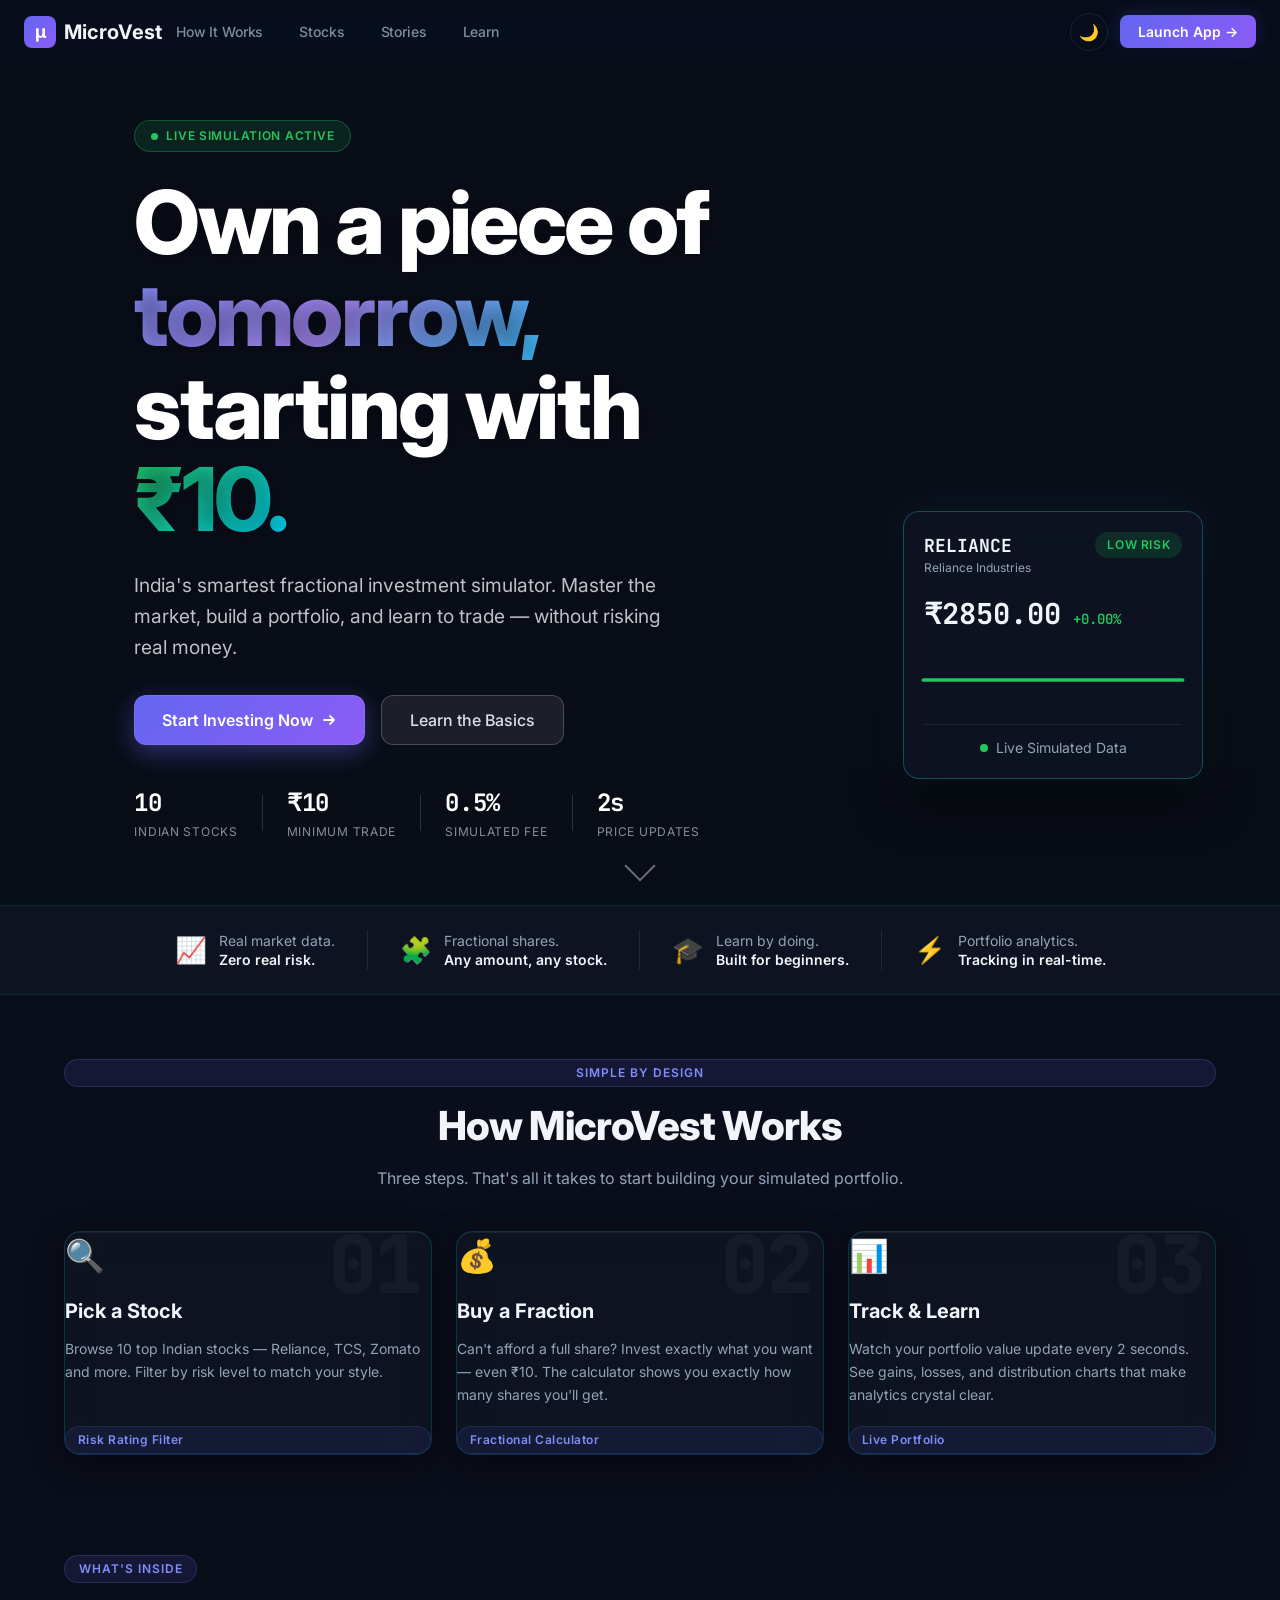
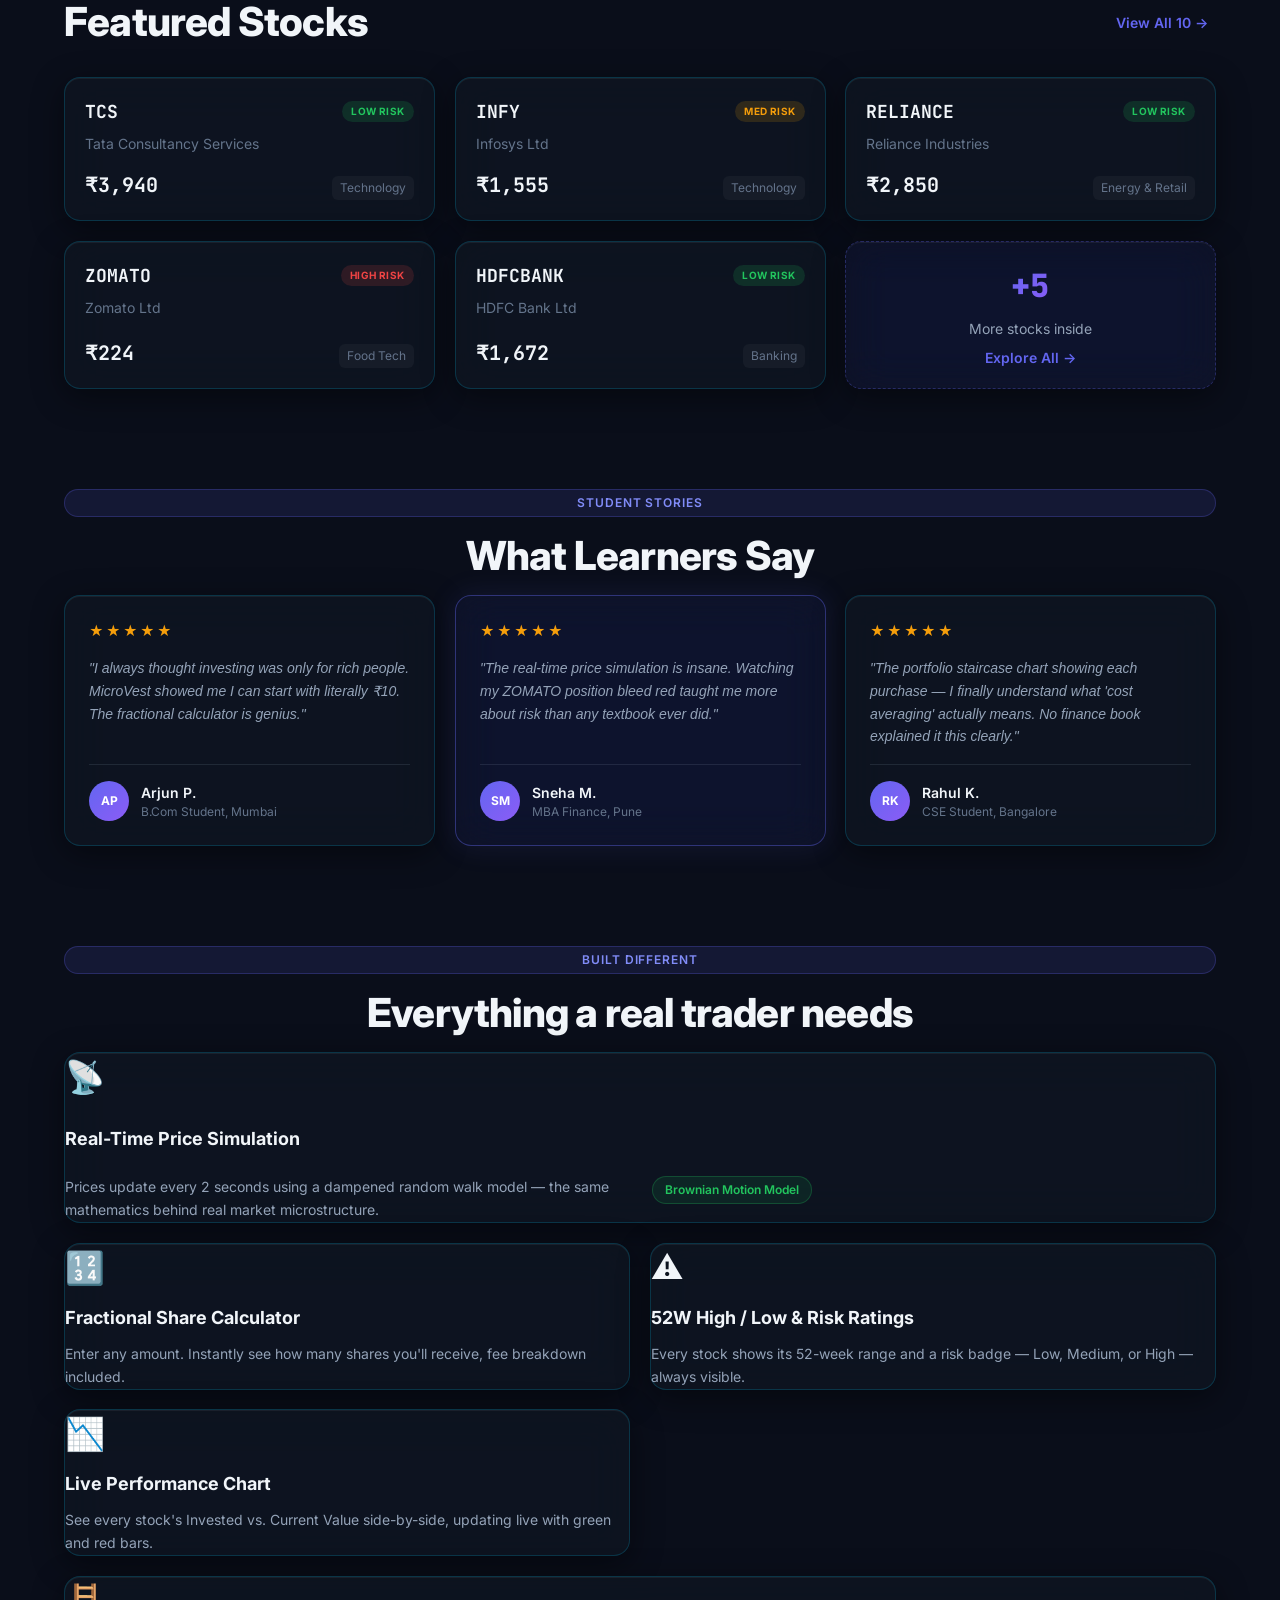
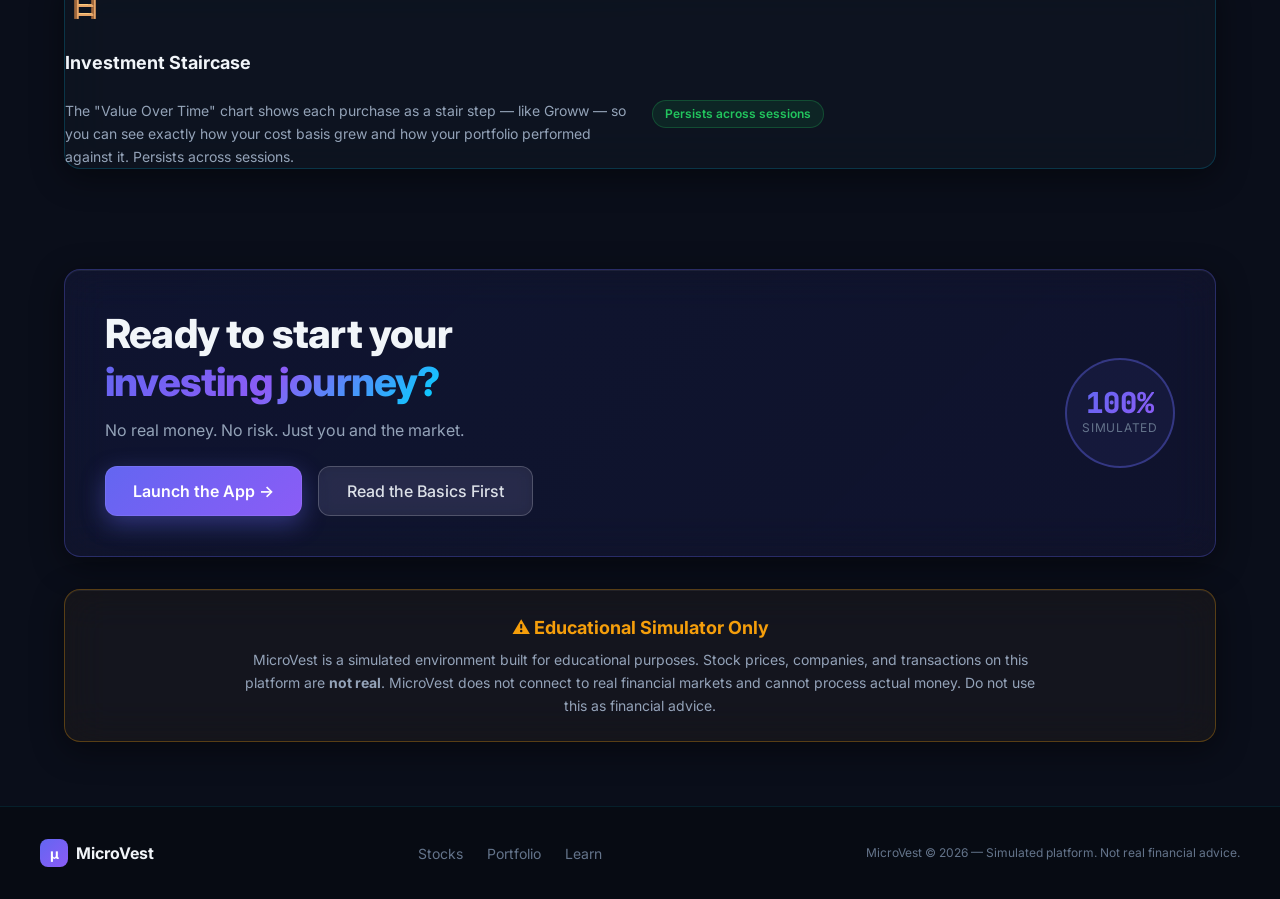
==== commit 4b665f04: "refactor: clean Apple-style navbar — no emojis, proper spacing, mobile blur overlay" ====
--- a/index.html
+++ b/index.html
@@ -20,6 +20,9 @@
     <link rel="stylesheet" href="css/landing.css" />
   </head>
   <body class="page-landing">
+    <!-- Mobile nav overlay -->
+    <div class="nav-overlay" id="nav-overlay"></div>
+
     <!-- ══════════════════════════════════════════
          NAVBAR
     ══════════════════════════════════════════ -->
--- a/css/base.css
+++ b/css/base.css
@@ -187,50 +187,46 @@
 .navbar__links {
   display: flex;
   list-style: none;
-  gap: var(--space-1);
+  gap: var(--space-2);
 }
 
 .navbar__link {
   position: relative;
   display: flex;
   align-items: center;
-  gap: var(--space-2);
-  color: var(--text-secondary);
+  color: rgba(148, 163, 184, 0.85);
   text-decoration: none;
   font-weight: var(--font-medium);
   font-size: var(--text-sm);
-  padding: var(--space-2) 0;
-  transition: color var(--transition-base);
-  padding-bottom: 4px;
-}
-
-.navbar__link::after {
+  letter-spacing: -0.01em;
+  padding: 6px 14px;
+  border-radius: var(--radius-md);
+  transition:
+    color 0.2s ease,
+    background 0.2s ease;
+}
+
+.navbar__link:hover {
+  color: var(--text-primary);
+  background: rgba(255, 255, 255, 0.06);
+}
+
+.navbar__link--active {
+  color: var(--text-primary);
+  font-weight: var(--font-semibold);
+}
+
+/* Subtle bottom dot indicator for active */
+.navbar__link--active::after {
   content: "";
   position: absolute;
-  bottom: 0;
-  left: 0;
-  width: 0;
-  height: 2px;
+  bottom: 2px;
+  left: 50%;
+  transform: translateX(-50%);
+  width: 4px;
+  height: 4px;
   background: var(--accent-primary);
-  border-radius: 2px;
-  transition: width 0.25s ease;
-}
-
-.navbar__link:hover {
-  color: var(--text-primary);
-}
-
-.navbar__link:hover::after,
-.navbar__link.navbar__link--active::after {
-  width: 100%;
-}
-
-.navbar__link--active {
-  color: var(--text-primary);
-}
-
-.navbar__link-icon {
-  font-size: var(--text-lg);
+  border-radius: 50%;
 }
 
 /* ── Hamburger (mobile) ── */
@@ -415,6 +411,24 @@
   }
 }
 
+/* ── Mobile nav backdrop overlay ── */
+.nav-overlay {
+  position: fixed;
+  inset: 0;
+  z-index: 98;
+  background: rgba(0, 0, 0, 0.55);
+  backdrop-filter: blur(10px);
+  -webkit-backdrop-filter: blur(10px);
+  opacity: 0;
+  pointer-events: none;
+  transition: opacity 0.3s ease;
+}
+
+.nav-overlay.open {
+  opacity: 1;
+  pointer-events: all;
+}
+
 /* ── Responsive: Mobile nav ── */
 @media (max-width: 768px) {
   .navbar__hamburger {
@@ -427,16 +441,18 @@
     left: 0;
     right: 0;
     flex-direction: column;
-    background: var(--glass-bg);
-    backdrop-filter: blur(var(--glass-blur-heavy));
-    -webkit-backdrop-filter: blur(var(--glass-blur-heavy));
-    border-bottom: 1px solid var(--glass-border);
-    padding: var(--space-4);
-    gap: var(--space-1);
-    transform: translateY(-100%);
+    gap: 4px;
+    background: rgba(10, 15, 26, 0.97);
+    backdrop-filter: blur(40px) saturate(180%);
+    -webkit-backdrop-filter: blur(40px) saturate(180%);
+    border-bottom: 1px solid rgba(255, 255, 255, 0.08);
+    padding: var(--space-3) var(--space-4) var(--space-5);
+    transform: translateY(-110%);
     opacity: 0;
     pointer-events: none;
-    transition: all var(--transition-base);
+    transition:
+      transform 0.3s cubic-bezier(0.4, 0, 0.2, 1),
+      opacity 0.3s ease;
     z-index: 99;
   }
 
@@ -447,8 +463,26 @@
   }
 
   .navbar__link {
-    padding: var(--space-3) var(--space-4);
+    padding: 14px 16px;
     border-radius: var(--radius-md);
+    font-size: var(--text-base);
+    color: rgba(203, 213, 225, 0.9);
+    border-bottom: 1px solid rgba(255, 255, 255, 0.05);
+  }
+
+  .navbar__link:last-child {
+    border-bottom: none;
+  }
+
+  .navbar__link:hover,
+  .navbar__link--active {
+    background: rgba(255, 255, 255, 0.07);
+    color: #ffffff;
+  }
+
+  /* Hide active dot on mobile, use full row highlight instead */
+  .navbar__link--active::after {
+    display: none;
   }
 
   .main-content {
--- a/css/landing.css
+++ b/css/landing.css
@@ -10,7 +10,12 @@
 }
 
 .text-gradient {
-  background: linear-gradient(135deg, var(--accent-primary), var(--accent-secondary), #00d4ff);
+  background: linear-gradient(
+    135deg,
+    var(--accent-primary),
+    var(--accent-secondary),
+    #00d4ff
+  );
   -webkit-background-clip: text;
   -webkit-text-fill-color: transparent;
   background-clip: text;
@@ -54,12 +59,15 @@
 .navbar--landing {
   background: transparent;
   border-bottom: 1px solid transparent;
-  position: fixed;        /* float over video */
+  position: fixed; /* float over video */
   top: 0;
   left: 0;
   right: 0;
   z-index: 1000;
-  transition: background 0.35s ease, border-color 0.35s ease, box-shadow 0.35s ease;
+  transition:
+    background 0.35s ease,
+    border-color 0.35s ease,
+    box-shadow 0.35s ease;
 }
 
 .navbar--landing.scrolled {
@@ -115,13 +123,13 @@
 .hero-video-overlay {
   position: absolute;
   inset: 0;
-  background:
-    linear-gradient(to bottom,
-      rgba(8, 12, 20, 0.55) 0%,
-      rgba(8, 12, 20, 0.25) 40%,
-      rgba(8, 12, 20, 0.35) 70%,
-      rgba(8, 12, 20, 0.85) 100%
-    );
+  background: linear-gradient(
+    to bottom,
+    rgba(8, 12, 20, 0.55) 0%,
+    rgba(8, 12, 20, 0.25) 40%,
+    rgba(8, 12, 20, 0.35) 70%,
+    rgba(8, 12, 20, 0.85) 100%
+  );
 }
 
 /* Hero text content */
@@ -166,7 +174,7 @@
   letter-spacing: -0.03em;
   color: #ffffff;
   margin-bottom: var(--space-6);
-  text-shadow: 0 2px 20px rgba(0,0,0,0.4);
+  text-shadow: 0 2px 20px rgba(0, 0, 0, 0.4);
 }
 
 .hero-headline--grad {
@@ -190,7 +198,7 @@
   line-height: var(--leading-relaxed);
   max-width: 560px;
   margin-bottom: var(--space-8);
-  text-shadow: 0 1px 8px rgba(0,0,0,0.5);
+  text-shadow: 0 1px 8px rgba(0, 0, 0, 0.5);
 }
 
 /* CTA buttons */
@@ -214,7 +222,9 @@
   font-weight: var(--font-semibold);
   cursor: pointer;
   text-decoration: none;
-  box-shadow: 0 8px 24px rgba(99, 102, 241, 0.4), 0 0 0 1px rgba(255,255,255,0.08) inset;
+  box-shadow:
+    0 8px 24px rgba(99, 102, 241, 0.4),
+    0 0 0 1px rgba(255, 255, 255, 0.08) inset;
   transition: all 0.25s ease;
 }
 
@@ -229,9 +239,9 @@
   align-items: center;
   gap: var(--space-2);
   padding: 14px 28px;
-  background: rgba(255,255,255,0.08);
-  color: rgba(241,245,249,0.9);
-  border: 1px solid rgba(255,255,255,0.2);
+  background: rgba(255, 255, 255, 0.08);
+  color: rgba(241, 245, 249, 0.9);
+  border: 1px solid rgba(255, 255, 255, 0.2);
   border-radius: var(--radius-lg);
   font-size: var(--text-base);
   font-weight: var(--font-medium);
@@ -242,8 +252,8 @@
 }
 
 .hero-cta-secondary:hover {
-  background: rgba(255,255,255,0.14);
-  border-color: rgba(255,255,255,0.35);
+  background: rgba(255, 255, 255, 0.14);
+  border-color: rgba(255, 255, 255, 0.35);
   color: #fff;
   transform: translateY(-2px);
 }
@@ -272,7 +282,7 @@
 
 .trust-item__label {
   font-size: var(--text-xs);
-  color: rgba(241,245,249,0.55);
+  color: rgba(241, 245, 249, 0.55);
   text-transform: uppercase;
   letter-spacing: 0.06em;
 }
@@ -280,7 +290,7 @@
 .trust-divider {
   width: 1px;
   height: 36px;
-  background: rgba(255,255,255,0.15);
+  background: rgba(255, 255, 255, 0.15);
 }
 
 /* Floating ticker card (bottom-right of hero) */
@@ -292,7 +302,9 @@
   width: 300px;
   padding: var(--space-5);
   border-color: rgba(34, 211, 238, 0.3);
-  box-shadow: 0 20px 50px rgba(0,0,0,0.6), 0 0 40px rgba(34,211,238,0.1);
+  box-shadow:
+    0 20px 50px rgba(0, 0, 0, 0.6),
+    0 0 40px rgba(34, 211, 238, 0.1);
   transform: perspective(1000px) rotateY(-4deg) rotateX(3deg);
   transition: transform 0.5s var(--transition-spring);
   background: rgba(14, 20, 33, 0.85);
@@ -359,7 +371,7 @@
 
 .ticker-preview__footer {
   padding-top: var(--space-3);
-  border-top: 1px solid rgba(255,255,255,0.08);
+  border-top: 1px solid rgba(255, 255, 255, 0.08);
   display: flex;
   justify-content: center;
 }
@@ -377,15 +389,22 @@
   display: block;
   width: 22px;
   height: 22px;
-  border-right: 2px solid rgba(255,255,255,0.4);
-  border-bottom: 2px solid rgba(255,255,255,0.4);
+  border-right: 2px solid rgba(255, 255, 255, 0.4);
+  border-bottom: 2px solid rgba(255, 255, 255, 0.4);
   transform: rotate(45deg);
   animation: scrollBounce 1.6s ease-in-out infinite;
 }
 
 @keyframes scrollBounce {
-  0%, 100% { transform: rotate(45deg) translateY(0); opacity: 0.4; }
-  50% { transform: rotate(45deg) translateY(6px); opacity: 1; }
+  0%,
+  100% {
+    transform: rotate(45deg) translateY(0);
+    opacity: 0.4;
+  }
+  50% {
+    transform: rotate(45deg) translateY(6px);
+    opacity: 1;
+  }
 }
 
 /* ══════════════════════════════════════════
@@ -393,8 +412,8 @@
 ══════════════════════════════════════════ */
 .hooks-section {
   background: rgba(14, 20, 33, 0.9);
-  border-top: 1px solid rgba(0,212,255,0.1);
-  border-bottom: 1px solid rgba(0,212,255,0.1);
+  border-top: 1px solid rgba(0, 212, 255, 0.1);
+  border-bottom: 1px solid rgba(0, 212, 255, 0.1);
   padding: var(--space-6) var(--space-6);
 }
 
@@ -433,7 +452,7 @@
 .hook-divider {
   width: 1px;
   height: 40px;
-  background: rgba(148,163,184,0.15);
+  background: rgba(148, 163, 184, 0.15);
   flex-shrink: 0;
 }
 
@@ -474,18 +493,22 @@
   position: relative;
   overflow: hidden;
   padding: var(--space-7);
-  transition: transform 0.3s ease, box-shadow 0.3s ease;
+  transition:
+    transform 0.3s ease,
+    box-shadow 0.3s ease;
 }
 
 .step-card:hover {
   transform: translateY(-6px);
-  box-shadow: 0 24px 48px rgba(0,0,0,0.5), 0 0 0 1px rgba(99,102,241,0.25);
+  box-shadow:
+    0 24px 48px rgba(0, 0, 0, 0.5),
+    0 0 0 1px rgba(99, 102, 241, 0.25);
 }
 
 .step-number {
   font-size: 5rem;
   font-weight: 800;
-  color: rgba(255,255,255,0.04);
+  color: rgba(255, 255, 255, 0.04);
   position: absolute;
   top: -8px;
   right: 12px;
@@ -518,8 +541,8 @@
   display: inline-block;
   margin-top: var(--space-5);
   padding: 4px 12px;
-  background: rgba(99,102,241,0.1);
-  border: 1px solid rgba(99,102,241,0.2);
+  background: rgba(99, 102, 241, 0.1);
+  border: 1px solid rgba(99, 102, 241, 0.2);
   color: var(--accent-hover);
   border-radius: var(--radius-full);
   font-size: var(--text-xs);
@@ -559,14 +582,19 @@
   flex-direction: column;
   padding: var(--space-5);
   text-decoration: none;
-  transition: transform 0.3s ease, box-shadow 0.3s ease, border-color 0.3s ease;
+  transition:
+    transform 0.3s ease,
+    box-shadow 0.3s ease,
+    border-color 0.3s ease;
   cursor: pointer;
 }
 
 .featured-card:hover {
   transform: translateY(-5px);
-  border-color: rgba(99,102,241,0.4);
-  box-shadow: 0 16px 40px rgba(0,0,0,0.5), 0 0 20px rgba(99,102,241,0.1);
+  border-color: rgba(99, 102, 241, 0.4);
+  box-shadow:
+    0 16px 40px rgba(0, 0, 0, 0.5),
+    0 0 20px rgba(99, 102, 241, 0.1);
 }
 
 .f-card-top {
@@ -591,9 +619,18 @@
   font-weight: var(--font-bold);
   letter-spacing: 0.04em;
 }
-.f-risk.low    { background: var(--risk-low-bg);    color: var(--risk-low);    }
-.f-risk.medium { background: var(--risk-medium-bg); color: var(--risk-medium); }
-.f-risk.high   { background: var(--risk-high-bg);   color: var(--risk-high);   }
+.f-risk.low {
+  background: var(--risk-low-bg);
+  color: var(--risk-low);
+}
+.f-risk.medium {
+  background: var(--risk-medium-bg);
+  color: var(--risk-medium);
+}
+.f-risk.high {
+  background: var(--risk-high-bg);
+  color: var(--risk-high);
+}
 
 .f-name {
   font-size: var(--text-sm);
@@ -618,7 +655,7 @@
 .f-sector {
   font-size: var(--text-xs);
   color: var(--text-muted);
-  background: rgba(255,255,255,0.04);
+  background: rgba(255, 255, 255, 0.04);
   padding: 3px 8px;
   border-radius: var(--radius-sm);
 }
@@ -627,14 +664,14 @@
 .featured-card--cta {
   align-items: center;
   justify-content: center;
-  background: rgba(99,102,241,0.06);
-  border: 1px dashed rgba(99,102,241,0.3);
+  background: rgba(99, 102, 241, 0.06);
+  border: 1px dashed rgba(99, 102, 241, 0.3);
   min-height: 140px;
 }
 
 .featured-card--cta:hover {
-  border-color: rgba(99,102,241,0.6);
-  background: rgba(99,102,241,0.1);
+  border-color: rgba(99, 102, 241, 0.6);
+  background: rgba(99, 102, 241, 0.1);
 }
 
 .f-cta-inner {
@@ -700,9 +737,9 @@
 }
 
 .testimonial-card--featured {
-  border-color: rgba(99,102,241,0.4);
-  box-shadow: 0 0 30px rgba(99,102,241,0.12);
-  background: rgba(99,102,241,0.06);
+  border-color: rgba(99, 102, 241, 0.4);
+  box-shadow: 0 0 30px rgba(99, 102, 241, 0.12);
+  background: rgba(99, 102, 241, 0.06);
 }
 
 .testimonial-stars {
@@ -731,7 +768,11 @@
   width: 40px;
   height: 40px;
   border-radius: 50%;
-  background: linear-gradient(135deg, var(--accent-primary), var(--accent-secondary));
+  background: linear-gradient(
+    135deg,
+    var(--accent-primary),
+    var(--accent-secondary)
+  );
   display: flex;
   align-items: center;
   justify-content: center;
@@ -778,12 +819,14 @@
   display: flex;
   flex-direction: column;
   gap: var(--space-3);
-  transition: transform 0.3s ease, box-shadow 0.3s ease;
+  transition:
+    transform 0.3s ease,
+    box-shadow 0.3s ease;
 }
 
 .bento-card:hover {
   transform: translateY(-5px);
-  box-shadow: 0 24px 48px rgba(0,0,0,0.4);
+  box-shadow: 0 24px 48px rgba(0, 0, 0, 0.4);
 }
 
 .bento-card--wide {
@@ -818,8 +861,8 @@
 .bento-tag {
   display: inline-block;
   padding: 4px 12px;
-  background: rgba(34,197,94,0.1);
-  border: 1px solid rgba(34,197,94,0.25);
+  background: rgba(34, 197, 94, 0.1);
+  border: 1px solid rgba(34, 197, 94, 0.25);
   color: var(--color-gain);
   border-radius: var(--radius-full);
   font-size: var(--text-xs);
@@ -837,8 +880,12 @@
   justify-content: space-between;
   gap: var(--space-8);
   padding: var(--space-10) var(--space-10);
-  border-color: rgba(99,102,241,0.3);
-  background: linear-gradient(135deg, rgba(99,102,241,0.08), rgba(139,92,246,0.06));
+  border-color: rgba(99, 102, 241, 0.3);
+  background: linear-gradient(
+    135deg,
+    rgba(99, 102, 241, 0.08),
+    rgba(139, 92, 246, 0.06)
+  );
   overflow: hidden;
 }
 
@@ -871,12 +918,12 @@
   width: 110px;
   height: 110px;
   border-radius: 50%;
-  border: 2px solid rgba(99,102,241,0.4);
+  border: 2px solid rgba(99, 102, 241, 0.4);
   display: flex;
   flex-direction: column;
   align-items: center;
   justify-content: center;
-  background: rgba(99,102,241,0.08);
+  background: rgba(99, 102, 241, 0.08);
   gap: 2px;
 }
 
@@ -927,7 +974,7 @@
 ══════════════════════════════════════════ */
 .footer--landing {
   background: rgba(8, 12, 20, 0.95);
-  border-top: 1px solid rgba(0,212,255,0.1);
+  border-top: 1px solid rgba(0, 212, 255, 0.1);
   padding: var(--space-8) var(--space-6);
 }
 
@@ -976,25 +1023,26 @@
    LIGHT THEME OVERRIDES
 ══════════════════════════════════════════ */
 :root[data-theme="light"] .step-number {
-  color: rgba(0,0,0,0.03);
+  color: rgba(0, 0, 0, 0.03);
 }
 
 :root[data-theme="light"] .hero-video-overlay {
-  background: linear-gradient(to bottom,
-    rgba(240,244,255,0.4) 0%,
-    rgba(240,244,255,0.1) 40%,
-    rgba(240,244,255,0.2) 70%,
-    rgba(240,244,255,0.8) 100%
+  background: linear-gradient(
+    to bottom,
+    rgba(240, 244, 255, 0.4) 0%,
+    rgba(240, 244, 255, 0.1) 40%,
+    rgba(240, 244, 255, 0.2) 70%,
+    rgba(240, 244, 255, 0.8) 100%
   );
 }
 
 :root[data-theme="light"] .hero-headline {
   color: #fff;
-  text-shadow: 0 2px 20px rgba(0,0,0,0.6);
+  text-shadow: 0 2px 20px rgba(0, 0, 0, 0.6);
 }
 
 :root[data-theme="light"] .hooks-section {
-  background: rgba(240,244,255,0.95);
+  background: rgba(240, 244, 255, 0.95);
 }
 
 /* ══════════════════════════════════════════
@@ -1090,31 +1138,6 @@
     grid-template-columns: 1fr;
   }
 
-  /* Landing navbar: hide text links, show hamburger */
-  .navbar__links {
-    position: fixed;
-    top: var(--navbar-height);
-    left: 0;
-    right: 0;
-    flex-direction: column;
-    background: rgba(8,12,20,0.97);
-    backdrop-filter: blur(24px);
-    border-bottom: 1px solid var(--glass-border);
-    padding: var(--space-4);
-    gap: var(--space-1);
-    transform: translateY(-100%);
-    opacity: 0;
-    pointer-events: none;
-    transition: all var(--transition-base);
-    z-index: 999;
-  }
-
-  .navbar__links.open {
-    transform: translateY(0);
-    opacity: 1;
-    pointer-events: all;
-  }
-
   .navbar__cta {
     display: none;
   }
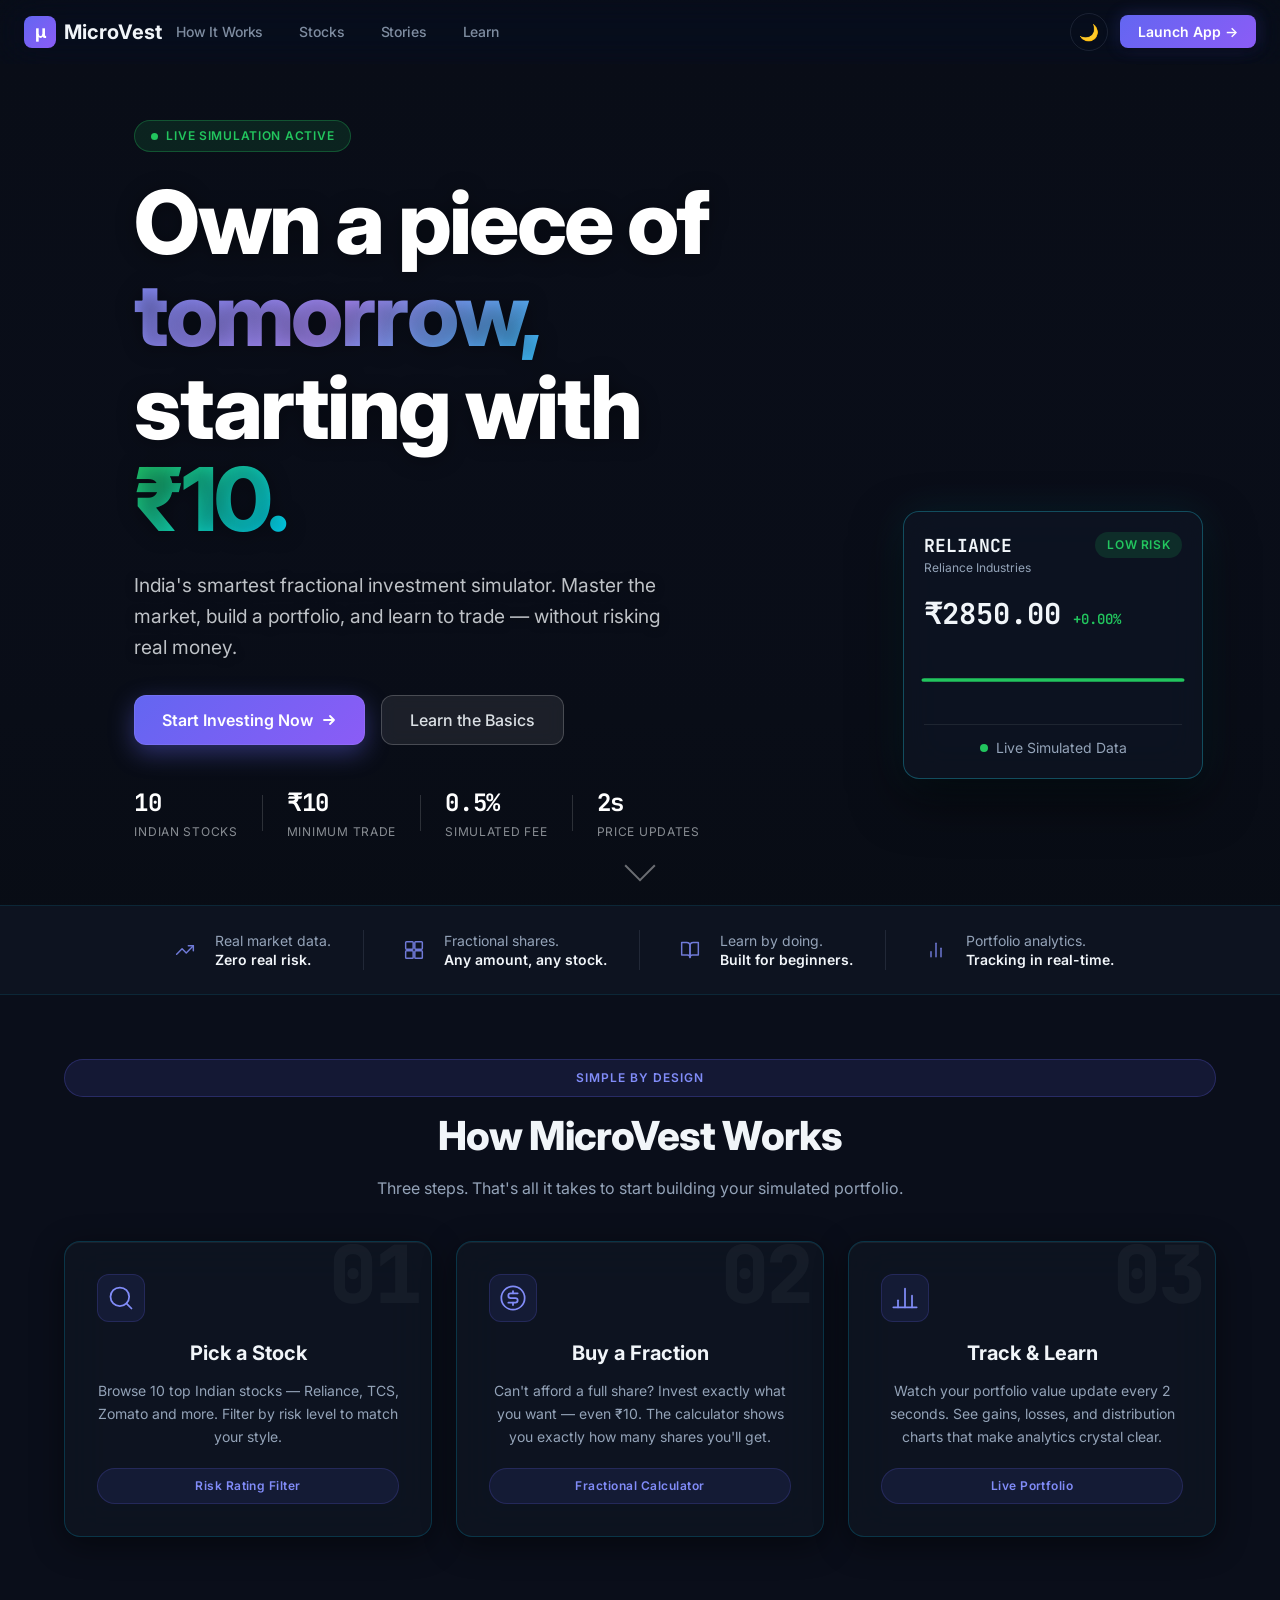
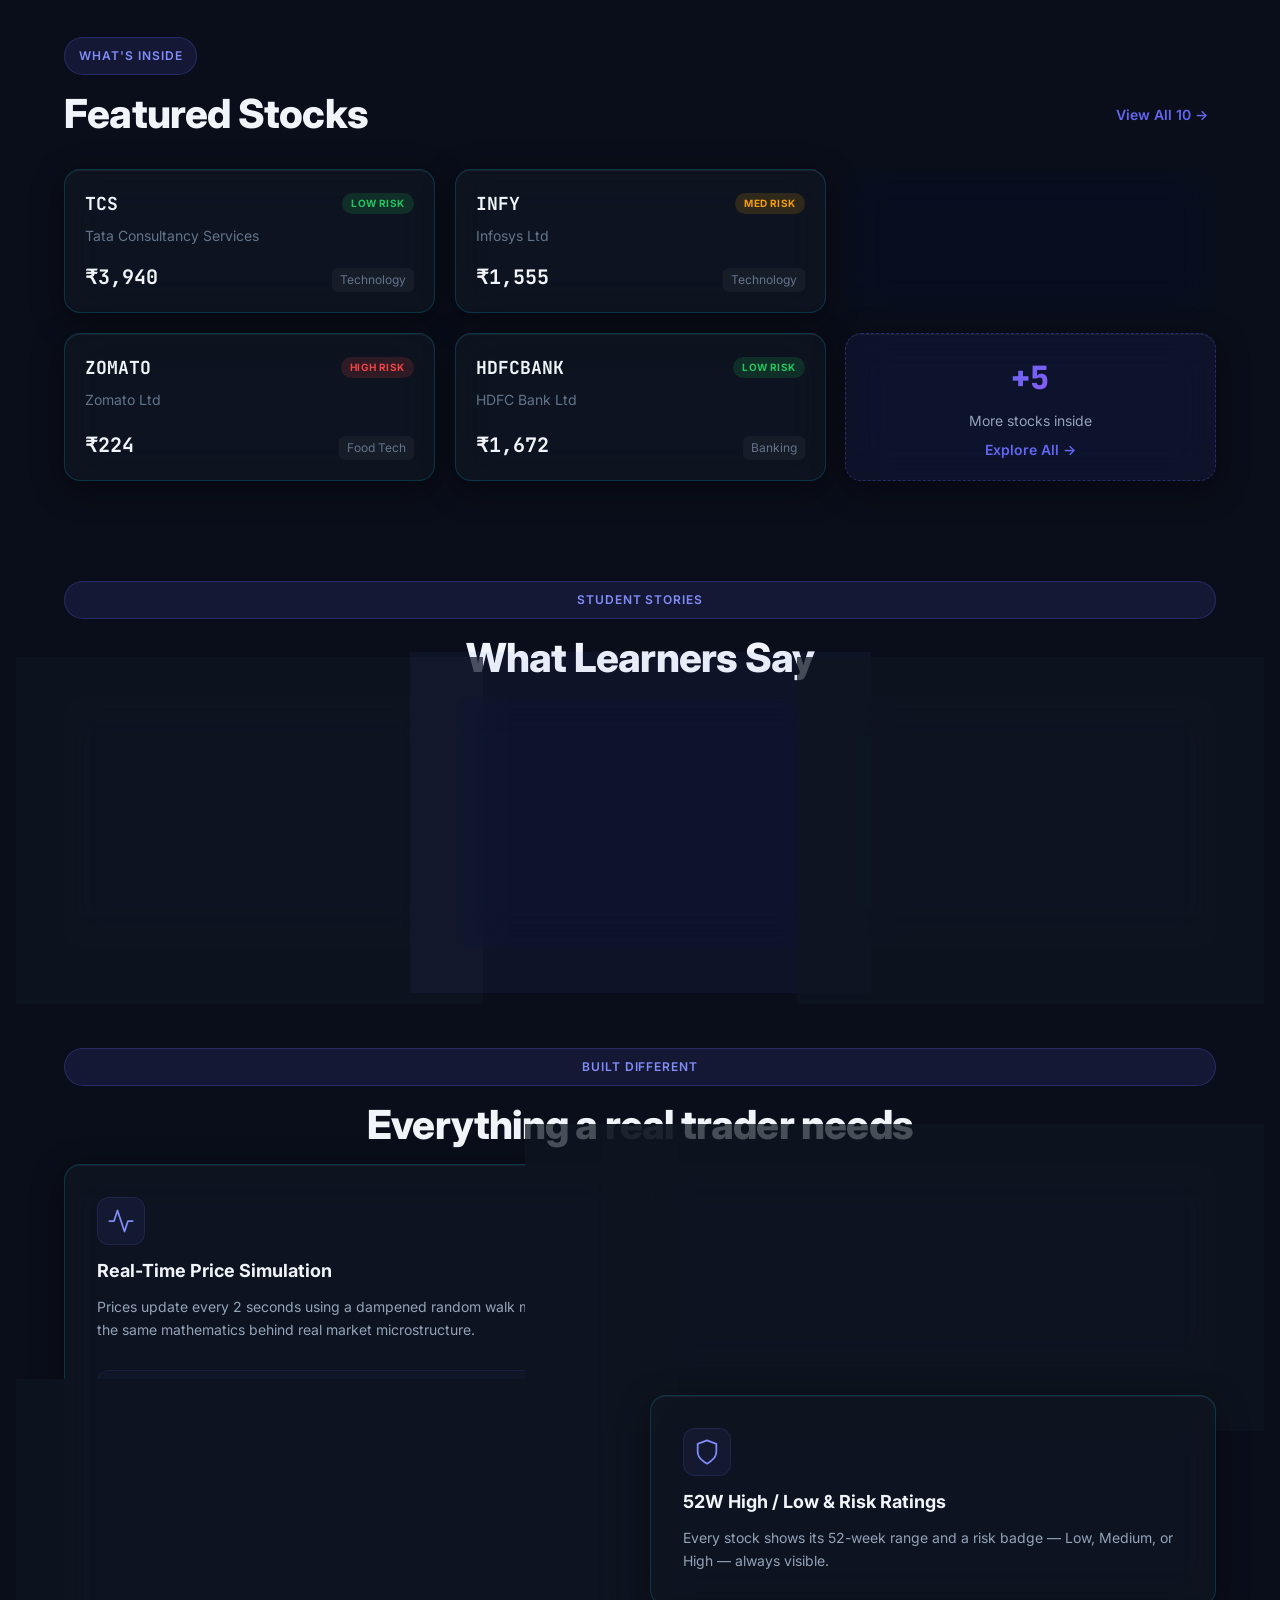
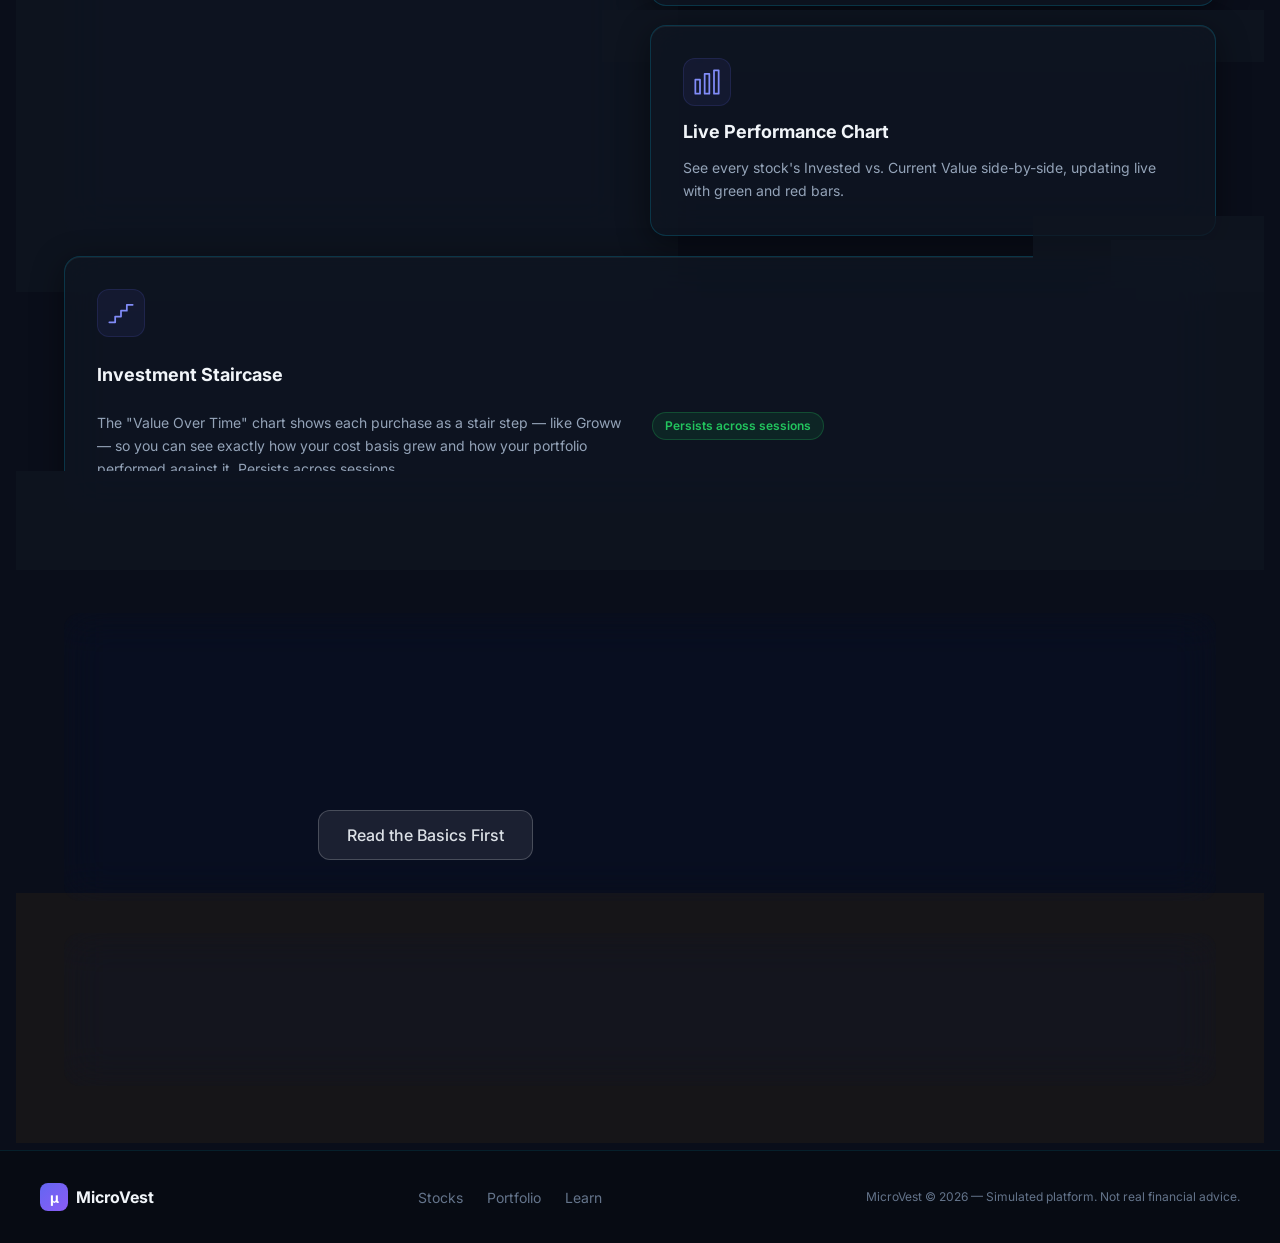
==== commit 3fed715b: "all major changes done" ====
--- a/index.html
+++ b/index.html
@@ -193,28 +193,87 @@
     <section class="hooks-section">
       <div class="hooks-wrap">
         <div class="hook-item">
-          <span class="hook-icon">📈</span>
+          <span class="hook-icon">
+            <svg
+              width="20"
+              height="20"
+              viewBox="0 0 24 24"
+              fill="none"
+              stroke="currentColor"
+              stroke-width="1.75"
+              stroke-linecap="round"
+              stroke-linejoin="round"
+            >
+              <polyline points="22 7 13.5 15.5 8.5 10.5 2 17" />
+              <polyline points="16 7 22 7 22 13" />
+            </svg>
+          </span>
           <p class="hook-text">
             Real market data.<br /><strong>Zero real risk.</strong>
           </p>
         </div>
         <div class="hook-divider"></div>
         <div class="hook-item">
-          <span class="hook-icon">🧩</span>
+          <span class="hook-icon">
+            <svg
+              width="20"
+              height="20"
+              viewBox="0 0 24 24"
+              fill="none"
+              stroke="currentColor"
+              stroke-width="1.75"
+              stroke-linecap="round"
+              stroke-linejoin="round"
+            >
+              <rect x="2" y="2" width="9" height="9" rx="1" />
+              <rect x="13" y="2" width="9" height="9" rx="1" />
+              <rect x="2" y="13" width="9" height="9" rx="1" />
+              <rect x="13" y="13" width="9" height="9" rx="1" />
+            </svg>
+          </span>
           <p class="hook-text">
             Fractional shares.<br /><strong>Any amount, any stock.</strong>
           </p>
         </div>
         <div class="hook-divider"></div>
         <div class="hook-item">
-          <span class="hook-icon">🎓</span>
+          <span class="hook-icon">
+            <svg
+              width="20"
+              height="20"
+              viewBox="0 0 24 24"
+              fill="none"
+              stroke="currentColor"
+              stroke-width="1.75"
+              stroke-linecap="round"
+              stroke-linejoin="round"
+            >
+              <path d="M2 3h6a4 4 0 0 1 4 4v14a3 3 0 0 0-3-3H2z" />
+              <path d="M22 3h-6a4 4 0 0 0-4 4v14a3 3 0 0 1 3-3h7z" />
+            </svg>
+          </span>
           <p class="hook-text">
             Learn by doing.<br /><strong>Built for beginners.</strong>
           </p>
         </div>
         <div class="hook-divider"></div>
         <div class="hook-item">
-          <span class="hook-icon">⚡</span>
+          <span class="hook-icon">
+            <svg
+              width="20"
+              height="20"
+              viewBox="0 0 24 24"
+              fill="none"
+              stroke="currentColor"
+              stroke-width="1.75"
+              stroke-linecap="round"
+              stroke-linejoin="round"
+            >
+              <line x1="18" y1="20" x2="18" y2="10" />
+              <line x1="12" y1="20" x2="12" y2="4" />
+              <line x1="6" y1="20" x2="6" y2="14" />
+            </svg>
+          </span>
           <p class="hook-text">
             Portfolio analytics.<br /><strong>Tracking in real-time.</strong>
           </p>
@@ -236,7 +295,21 @@
         <div class="steps-grid">
           <div class="step-card glass-card">
             <div class="step-number">01</div>
-            <div class="step-icon-wrap">🔍</div>
+            <div class="step-icon-wrap">
+              <svg
+                width="28"
+                height="28"
+                viewBox="0 0 24 24"
+                fill="none"
+                stroke="currentColor"
+                stroke-width="1.5"
+                stroke-linecap="round"
+                stroke-linejoin="round"
+              >
+                <circle cx="11" cy="11" r="8" />
+                <line x1="21" y1="21" x2="16.65" y2="16.65" />
+              </svg>
+            </div>
             <h3>Pick a Stock</h3>
             <p>
               Browse 10 top Indian stocks — Reliance, TCS, Zomato and more.
@@ -246,7 +319,23 @@
           </div>
           <div class="step-card glass-card">
             <div class="step-number">02</div>
-            <div class="step-icon-wrap">💰</div>
+            <div class="step-icon-wrap">
+              <svg
+                width="28"
+                height="28"
+                viewBox="0 0 24 24"
+                fill="none"
+                stroke="currentColor"
+                stroke-width="1.5"
+                stroke-linecap="round"
+                stroke-linejoin="round"
+              >
+                <circle cx="12" cy="12" r="10" />
+                <path d="M16 8h-6a2 2 0 1 0 0 4h4a2 2 0 1 1 0 4H8" />
+                <line x1="12" y1="6" x2="12" y2="8" />
+                <line x1="12" y1="16" x2="12" y2="18" />
+              </svg>
+            </div>
             <h3>Buy a Fraction</h3>
             <p>
               Can't afford a full share? Invest exactly what you want — even
@@ -256,7 +345,23 @@
           </div>
           <div class="step-card glass-card">
             <div class="step-number">03</div>
-            <div class="step-icon-wrap">📊</div>
+            <div class="step-icon-wrap">
+              <svg
+                width="28"
+                height="28"
+                viewBox="0 0 24 24"
+                fill="none"
+                stroke="currentColor"
+                stroke-width="1.5"
+                stroke-linecap="round"
+                stroke-linejoin="round"
+              >
+                <line x1="18" y1="20" x2="18" y2="10" />
+                <line x1="12" y1="20" x2="12" y2="4" />
+                <line x1="6" y1="20" x2="6" y2="14" />
+                <line x1="2" y1="20" x2="22" y2="20" />
+              </svg>
+            </div>
             <h3>Track &amp; Learn</h3>
             <p>
               Watch your portfolio value update every 2 seconds. See gains,
@@ -411,17 +516,104 @@
         <div class="section-label">Built different</div>
         <h2 class="section-title">Everything a real trader needs</h2>
         <div class="features-bento">
-          <div class="bento-card bento-card--wide glass-card">
-            <div class="bento-icon">📡</div>
+          <div class="bento-card bento-card--tall glass-card">
+            <div class="bento-icon">
+              <svg
+                width="28"
+                height="28"
+                viewBox="0 0 24 24"
+                fill="none"
+                stroke="currentColor"
+                stroke-width="1.5"
+                stroke-linecap="round"
+                stroke-linejoin="round"
+              >
+                <polyline points="22 12 18 12 15 21 9 3 6 12 2 12" />
+              </svg>
+            </div>
             <h3>Real-Time Price Simulation</h3>
             <p>
               Prices update every 2 seconds using a dampened random walk model —
               the same mathematics behind real market microstructure.
             </p>
+            <!-- Decorative chart fills empty space -->
+            <div class="bento-chart-preview">
+              <div class="bento-chart-labels">
+                <span class="bento-chart-price">&#8377;2,891.40</span>
+                <span class="bento-chart-change text-gain">+1.24%</span>
+              </div>
+              <svg
+                class="bento-chart-svg"
+                viewBox="0 0 280 90"
+                preserveAspectRatio="none"
+                fill="none"
+              >
+                <defs>
+                  <linearGradient id="chartFade" x1="0" y1="0" x2="0" y2="1">
+                    <stop
+                      offset="0%"
+                      stop-color="#6366f1"
+                      stop-opacity="0.25"
+                    />
+                    <stop offset="100%" stop-color="#6366f1" stop-opacity="0" />
+                  </linearGradient>
+                </defs>
+                <path
+                  d="M0,72 C20,68 30,60 50,55 C70,50 80,62 100,52 C120,42 130,30 150,28 C170,26 180,38 200,32 C220,26 240,18 280,10"
+                  stroke="#6366f1"
+                  stroke-width="2"
+                  stroke-linecap="round"
+                />
+                <path
+                  d="M0,72 C20,68 30,60 50,55 C70,50 80,62 100,52 C120,42 130,30 150,28 C170,26 180,38 200,32 C220,26 240,18 280,10 L280,90 L0,90 Z"
+                  fill="url(#chartFade)"
+                />
+                <!-- Grid lines -->
+                <line
+                  x1="0"
+                  y1="30"
+                  x2="280"
+                  y2="30"
+                  stroke="rgba(255,255,255,0.05)"
+                  stroke-width="1"
+                />
+                <line
+                  x1="0"
+                  y1="60"
+                  x2="280"
+                  y2="60"
+                  stroke="rgba(255,255,255,0.05)"
+                  stroke-width="1"
+                />
+              </svg>
+              <div class="bento-chart-footer">
+                <span>2s interval</span>
+                <span class="bento-live-dot"><span></span>Live</span>
+              </div>
+            </div>
             <div class="bento-tag">Brownian Motion Model</div>
           </div>
           <div class="bento-card glass-card">
-            <div class="bento-icon">🔢</div>
+            <div class="bento-icon">
+              <svg
+                width="28"
+                height="28"
+                viewBox="0 0 24 24"
+                fill="none"
+                stroke="currentColor"
+                stroke-width="1.5"
+                stroke-linecap="round"
+                stroke-linejoin="round"
+              >
+                <rect x="4" y="2" width="16" height="20" rx="2" />
+                <line x1="8" y1="6" x2="16" y2="6" />
+                <line x1="8" y1="10" x2="10" y2="10" />
+                <line x1="14" y1="10" x2="16" y2="10" />
+                <line x1="8" y1="14" x2="10" y2="14" />
+                <line x1="14" y1="14" x2="16" y2="14" />
+                <line x1="8" y1="18" x2="16" y2="18" />
+              </svg>
+            </div>
             <h3>Fractional Share Calculator</h3>
             <p>
               Enter any amount. Instantly see how many shares you'll receive,
@@ -429,7 +621,20 @@
             </p>
           </div>
           <div class="bento-card glass-card">
-            <div class="bento-icon">⚠️</div>
+            <div class="bento-icon">
+              <svg
+                width="28"
+                height="28"
+                viewBox="0 0 24 24"
+                fill="none"
+                stroke="currentColor"
+                stroke-width="1.5"
+                stroke-linecap="round"
+                stroke-linejoin="round"
+              >
+                <path d="M12 22s8-4 8-10V5l-8-3-8 3v7c0 6 8 10 8 10z" />
+              </svg>
+            </div>
             <h3>52W High / Low &amp; Risk Ratings</h3>
             <p>
               Every stock shows its 52-week range and a risk badge — Low,
@@ -437,7 +642,22 @@
             </p>
           </div>
           <div class="bento-card glass-card">
-            <div class="bento-icon">📉</div>
+            <div class="bento-icon">
+              <svg
+                width="28"
+                height="28"
+                viewBox="0 0 24 24"
+                fill="none"
+                stroke="currentColor"
+                stroke-width="1.5"
+                stroke-linecap="round"
+                stroke-linejoin="round"
+              >
+                <rect x="2" y="10" width="4" height="12" />
+                <rect x="10" y="5" width="4" height="17" />
+                <rect x="18" y="2" width="4" height="20" />
+              </svg>
+            </div>
             <h3>Live Performance Chart</h3>
             <p>
               See every stock's Invested vs. Current Value side-by-side,
@@ -445,7 +665,20 @@
             </p>
           </div>
           <div class="bento-card bento-card--wide glass-card">
-            <div class="bento-icon">🪜</div>
+            <div class="bento-icon">
+              <svg
+                width="28"
+                height="28"
+                viewBox="0 0 24 24"
+                fill="none"
+                stroke="currentColor"
+                stroke-width="1.5"
+                stroke-linecap="round"
+                stroke-linejoin="round"
+              >
+                <polyline points="2 20 7 20 7 15 12 15 12 10 17 10 17 5 22 5" />
+              </svg>
+            </div>
             <h3>Investment Staircase</h3>
             <p>
               The "Value Over Time" chart shows each purchase as a stair step —
--- a/css/landing.css
+++ b/css/landing.css
@@ -24,7 +24,7 @@
 /* Section labelling pill */
 .section-label {
   display: inline-block;
-  padding: 4px 14px;
+  padding: 9px 14px;
   border-radius: var(--radius-full);
   background: rgba(99, 102, 241, 0.12);
   color: var(--accent-hover);
@@ -434,8 +434,14 @@
 }
 
 .hook-icon {
-  font-size: 1.6rem;
+  display: flex;
+  align-items: center;
+  justify-content: center;
+  width: 36px;
+  height: 36px;
   flex-shrink: 0;
+  color: var(--accent-hover);
+  opacity: 0.85;
 }
 
 .hook-text {
@@ -484,7 +490,7 @@
   display: grid;
   grid-template-columns: repeat(3, 1fr);
   gap: var(--space-6);
-  text-align: left;
+  text-align: center;
 }
 
 .step-card {
@@ -492,7 +498,7 @@
   flex-direction: column;
   position: relative;
   overflow: hidden;
-  padding: var(--space-7);
+  padding: var(--space-8);
   transition:
     transform 0.3s ease,
     box-shadow 0.3s ease;
@@ -519,7 +525,15 @@
 }
 
 .step-icon-wrap {
-  font-size: 2rem;
+  display: flex;
+  align-items: center;
+  justify-content: center;
+  width: 48px;
+  height: 48px;
+  border-radius: var(--radius-lg);
+  background: rgba(99, 102, 241, 0.1);
+  border: 1px solid rgba(99, 102, 241, 0.2);
+  color: var(--accent-hover);
   margin-bottom: var(--space-4);
 }
 
@@ -540,7 +554,7 @@
 .step-tag {
   display: inline-block;
   margin-top: var(--space-5);
-  padding: 4px 12px;
+  padding: 8px 20px;
   background: rgba(99, 102, 241, 0.1);
   border: 1px solid rgba(99, 102, 241, 0.2);
   color: var(--accent-hover);
@@ -815,7 +829,7 @@
 }
 
 .bento-card {
-  padding: var(--space-7);
+  padding: var(--space-8);
   display: flex;
   flex-direction: column;
   gap: var(--space-3);
@@ -841,9 +855,84 @@
 .bento-card--wide .bento-icon {
   grid-column: 1 / -1;
 }
-
+.bento-card--tall {
+  grid-row: span 3;
+  justify-content: space-between;
+}
+
+/* Decorative chart inside tall bento card */
+.bento-chart-preview {
+  flex: 1;
+  display: flex;
+  flex-direction: column;
+  justify-content: flex-end;
+  margin-top: var(--space-4);
+  border-radius: var(--radius-lg);
+  background: rgba(99, 102, 241, 0.04);
+  border: 1px solid rgba(99, 102, 241, 0.1);
+  overflow: hidden;
+  padding: var(--space-4) var(--space-4) 0;
+}
+
+.bento-chart-labels {
+  display: flex;
+  justify-content: space-between;
+  align-items: baseline;
+  margin-bottom: var(--space-3);
+}
+
+.bento-chart-price {
+  font-family: var(--font-mono);
+  font-size: var(--text-lg);
+  font-weight: var(--font-bold);
+  color: var(--text-primary);
+}
+
+.bento-chart-change {
+  font-family: var(--font-mono);
+  font-size: var(--text-sm);
+  font-weight: var(--font-semibold);
+}
+
+.bento-chart-svg {
+  width: 100%;
+  height: 90px;
+  display: block;
+}
+
+.bento-chart-footer {
+  display: flex;
+  justify-content: space-between;
+  padding: var(--space-3) 0 var(--space-3);
+  font-size: var(--text-xs);
+  color: var(--text-muted);
+}
+
+.bento-live-dot {
+  display: flex;
+  align-items: center;
+  gap: 5px;
+  color: var(--color-gain);
+  font-weight: var(--font-semibold);
+}
+
+.bento-live-dot span {
+  width: 6px;
+  height: 6px;
+  background: var(--color-gain);
+  border-radius: 50%;
+  animation: tickerPulse 2s ease-in-out infinite;
+}
 .bento-icon {
-  font-size: 2rem;
+  display: flex;
+  align-items: center;
+  justify-content: center;
+  width: 48px;
+  height: 48px;
+  border-radius: var(--radius-lg);
+  background: rgba(99, 102, 241, 0.08);
+  border: 1px solid rgba(99, 102, 241, 0.15);
+  color: var(--accent-hover);
 }
 
 .bento-card h3 {
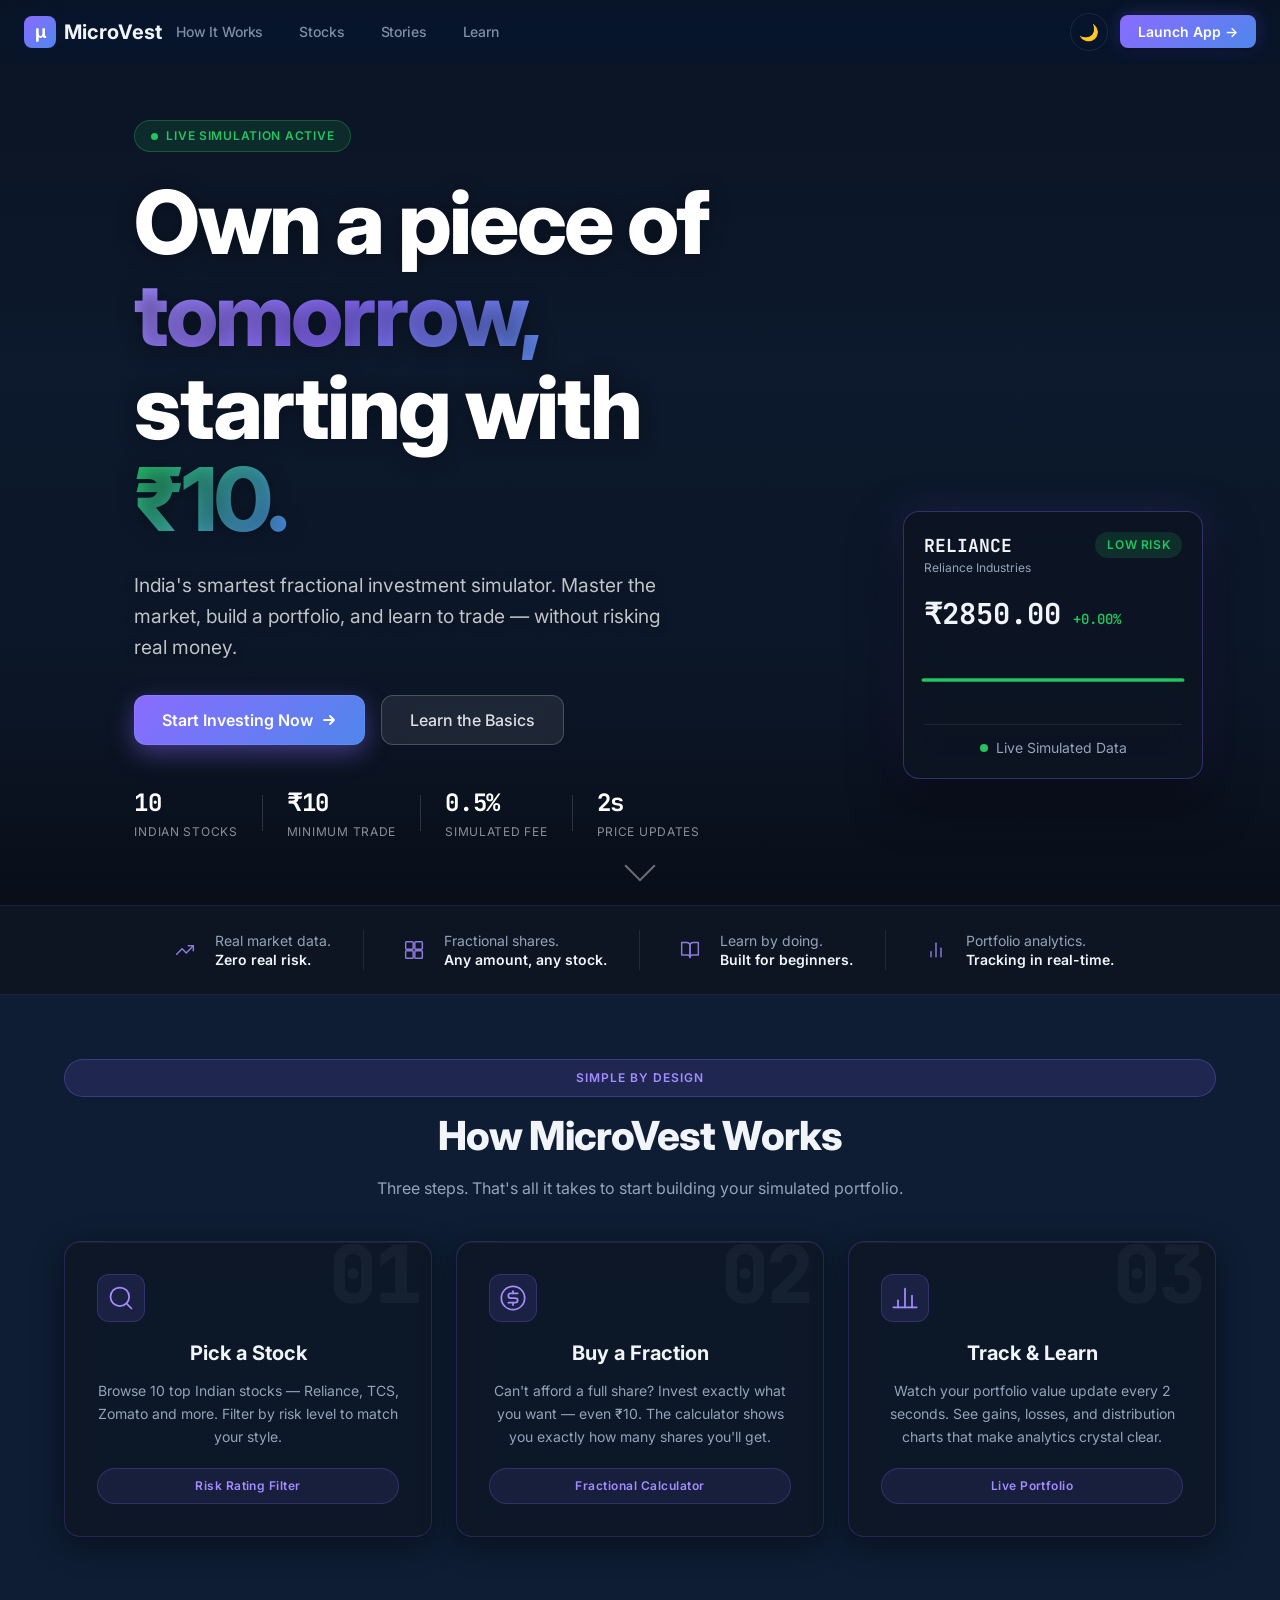
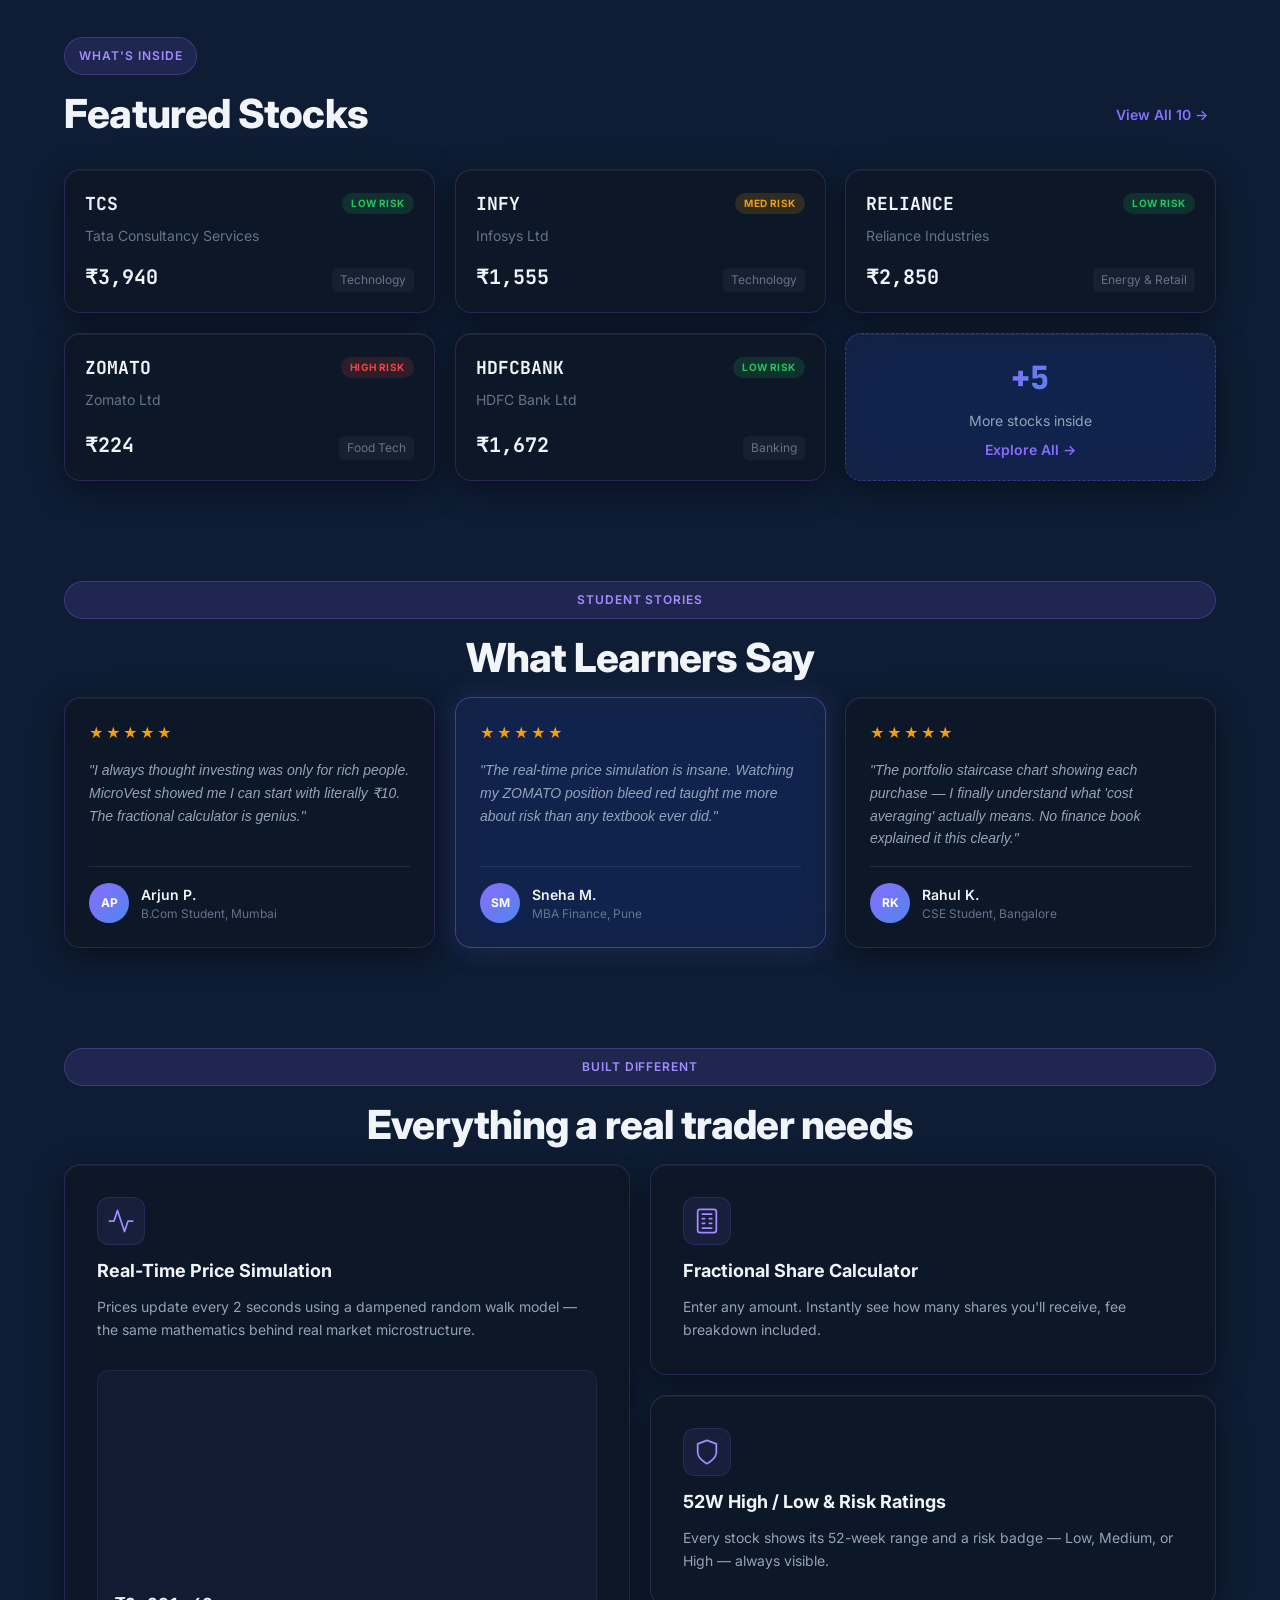
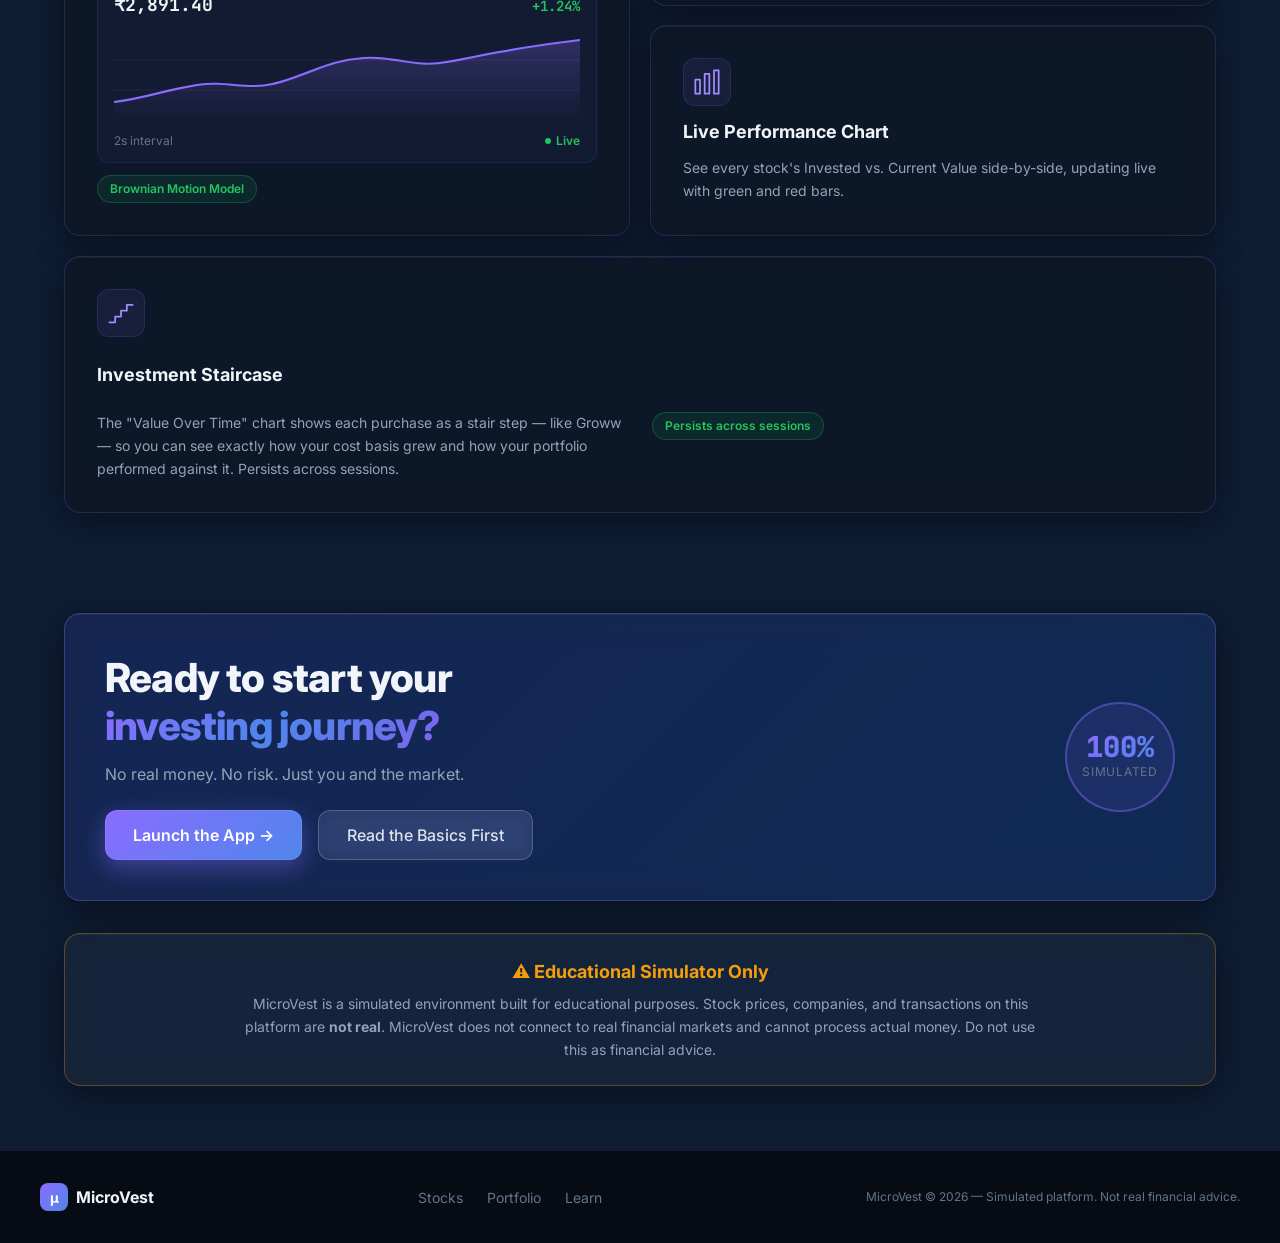
==== commit c63a7626: "some subtle changes in the UI" ====
--- a/index.html
+++ b/index.html
@@ -14,10 +14,10 @@
       href="https://fonts.googleapis.com/css2?family=Inter:wght@400;500;600;700&family=JetBrains+Mono:wght@400;500;700&display=swap"
       rel="stylesheet"
     />
-    <link rel="stylesheet" href="css/variables.css" />
-    <link rel="stylesheet" href="css/base.css" />
-    <link rel="stylesheet" href="css/components.css" />
-    <link rel="stylesheet" href="css/landing.css" />
+    <link rel="stylesheet" href="css/variables.css?v=20260315" />
+    <link rel="stylesheet" href="css/base.css?v=20260315" />
+    <link rel="stylesheet" href="css/components.css?v=20260315" />
+    <link rel="stylesheet" href="css/landing.css?v=20260315" />
   </head>
   <body class="page-landing">
     <!-- Mobile nav overlay -->
@@ -552,15 +552,19 @@
                   <linearGradient id="chartFade" x1="0" y1="0" x2="0" y2="1">
                     <stop
                       offset="0%"
-                      stop-color="#6366f1"
+                      stop-color="var(--accent-primary)"
                       stop-opacity="0.25"
                     />
-                    <stop offset="100%" stop-color="#6366f1" stop-opacity="0" />
+                    <stop
+                      offset="100%"
+                      stop-color="var(--accent-primary)"
+                      stop-opacity="0"
+                    />
                   </linearGradient>
                 </defs>
                 <path
                   d="M0,72 C20,68 30,60 50,55 C70,50 80,62 100,52 C120,42 130,30 150,28 C170,26 180,38 200,32 C220,26 240,18 280,10"
-                  stroke="#6366f1"
+                  stroke="var(--accent-primary)"
                   stroke-width="2"
                   stroke-linecap="round"
                 />
--- a/css/variables.css
+++ b/css/variables.css
@@ -5,10 +5,10 @@
 
 :root {
   /* ── Background Layers ── */
-  --bg-primary: #0a0e1a;
-  --bg-secondary: #111827;
-  --bg-tertiary: #1a2035;
-  --bg-surface: #1e2540;
+  --bg-primary: #0e1d34;
+  --bg-secondary: #122744;
+  --bg-tertiary: #173055;
+  --bg-surface: #1b3a66;
 
   /* ── Text Colors ── */
   --text-primary: #f1f5f9;
@@ -17,16 +17,18 @@
   --text-inverse: #0a0e1a;
 
   /* ── Brand / Accent ── */
-  --accent-primary: #6366f1;
-  --accent-secondary: #8b5cf6;
-  --accent-glow: rgba(99, 102, 241, 0.35);
-  --accent-hover: #818cf8;
+  --accent-primary: #8a6cff;
+  --accent-secondary: #4f86eb;
+  --accent-primary-rgb: 138, 108, 255;
+  --accent-secondary-rgb: 79, 134, 235;
+  --accent-glow: rgba(138, 108, 255, 0.35);
+  --accent-hover: #a28cff;
 
   /* ── Aurora Gradient Colors ── */
-  --aurora-1: rgba(99, 102, 241, 0.3);
-  --aurora-2: rgba(139, 92, 246, 0.25);
-  --aurora-3: rgba(34, 211, 238, 0.2);
-  --aurora-4: rgba(236, 72, 153, 0.15);
+  --aurora-1: rgba(138, 108, 255, 0.28);
+  --aurora-2: rgba(79, 134, 235, 0.24);
+  --aurora-3: rgba(63, 118, 221, 0.2);
+  --aurora-4: rgba(46, 96, 191, 0.18);
 
   /* ── Semantic Finance Colors ── */
   --color-gain: #22c55e;
@@ -121,26 +123,46 @@
 /* ===================== LIGHT THEME OVERRIDES ===================== */
 :root[data-theme="light"] {
   /* Backgrounds */
-  --bg-primary: #f0f4ff;
+  --bg-primary: #eef2ff;
+  --bg-secondary: #e5ebff;
+  --bg-tertiary: #dbe4ff;
   --bg-surface: #ffffff;
-  --bg-elevated: #e8eeff;
-  --bg-border: #d0d8f0;
-  --bg-overlay: rgba(240, 244, 255, 0.9);
+  --bg-elevated: #e5ebff;
+  --bg-border: #c7d3f3;
+  --bg-overlay: rgba(238, 242, 255, 0.95);
 
   /* Text */
   --text-primary: #0d1117;
-  --text-secondary: #3a4a6b;
-  --text-muted: #7a8aab;
-  --text-inverse: #f0f4ff;
+  --text-secondary: #384a70;
+  --text-muted: #62759e;
+  --text-inverse: #eef2ff;
 
-  /* Glass */
-  --glass-bg: rgba(255, 255, 255, 0.7);
-  --glass-border: rgba(0, 130, 200, 0.2);
-  --glass-shadow: 0 8px 32px rgba(0, 100, 200, 0.12);
+  /* Brand */
+  --accent-primary: #7d63ef;
+  --accent-secondary: #3f71b8;
+  --accent-primary-rgb: 125, 99, 239;
+  --accent-secondary-rgb: 63, 113, 184;
+  --accent-hover: #8f78f4;
+  --accent-glow: rgba(125, 99, 239, 0.22);
 
-  /* Brand stays the same — cyan + violet work on both themes */
+  /* Glass — crisp white cards with blue-tinted borders */
+  --glass-bg: rgba(255, 255, 255, 0.82);
+  --glass-bg-hover: rgba(255, 255, 255, 0.96);
+  --glass-border: rgba(125, 99, 239, 0.18);
+  --glass-border-hover: rgba(125, 99, 239, 0.34);
+  --glass-blur: 16px;
+  --glass-shadow: 0 8px 32px rgba(65, 90, 155, 0.1);
 
-  /* Shadows lighter */
-  --shadow-md: 0 8px 32px rgba(0, 80, 180, 0.12);
-  --shadow-lg: 0 16px 64px rgba(0, 80, 180, 0.16);
+  /* Aurora — soft pastel in light mode */
+  --aurora-1: rgba(125, 99, 239, 0.12);
+  --aurora-2: rgba(70, 122, 206, 0.1);
+  --aurora-3: rgba(40, 86, 156, 0.08);
+  --aurora-4: rgba(23, 57, 93, 0.07);
+
+  /* Shadows — soft blue-tinted */
+  --shadow-sm: 0 1px 3px rgba(45, 70, 130, 0.08);
+  --shadow-md: 0 4px 16px rgba(45, 70, 130, 0.1);
+  --shadow-lg: 0 10px 32px rgba(45, 70, 130, 0.13);
+  --shadow-xl: 0 20px 48px rgba(45, 70, 130, 0.15);
+  --shadow-glow: 0 0 20px rgba(125, 99, 239, 0.2);
 }
--- a/css/base.css
+++ b/css/base.css
@@ -110,8 +110,8 @@
   filter: blur(120px);
   background: radial-gradient(
     circle,
-    rgba(139, 92, 246, 0.18),
-    rgba(34, 211, 238, 0.12),
+    rgba(var(--accent-primary-rgb), 0.2),
+    rgba(var(--accent-secondary-rgb), 0.16),
     transparent 70%
   );
   animation: aurora-shift 15s ease-in-out infinite alternate-reverse;
@@ -122,12 +122,12 @@
   background:
     radial-gradient(
       ellipse 90% 70% at 15% 25%,
-      rgba(0, 150, 255, 0.08) 0%,
+      rgba(var(--accent-primary-rgb), 0.1) 0%,
       transparent 65%
     ),
     radial-gradient(
       ellipse 70% 90% at 85% 75%,
-      rgba(100, 80, 255, 0.06) 0%,
+      rgba(var(--accent-secondary-rgb), 0.08) 0%,
       transparent 65%
     );
 }
@@ -145,7 +145,7 @@
   background: rgba(8, 12, 20, 0.65);
   backdrop-filter: blur(24px) saturate(160%);
   -webkit-backdrop-filter: blur(24px) saturate(160%);
-  border-bottom: 1px solid rgba(0, 212, 255, 0.12);
+  border-bottom: 1px solid rgba(var(--accent-primary-rgb), 0.16);
   transition:
     background 0.3s ease,
     box-shadow 0.3s ease,
@@ -155,7 +155,7 @@
 .navbar.scrolled {
   background: rgba(8, 12, 20, 0.9);
   box-shadow: 0 4px 30px rgba(0, 0, 0, 0.5);
-  border-bottom-color: rgba(0, 212, 255, 0.2);
+  border-bottom-color: rgba(var(--accent-primary-rgb), 0.24);
 }
 
 .navbar__brand {
@@ -427,6 +427,67 @@
 .nav-overlay.open {
   opacity: 1;
   pointer-events: all;
+}
+
+/* ── Light Mode: Navbar & Nav ── */
+:root[data-theme="light"] .navbar {
+  background: rgba(240, 244, 255, 0.85);
+  border-bottom-color: rgba(var(--accent-primary-rgb), 0.15);
+  box-shadow: 0 2px 12px rgba(50, 70, 150, 0.08);
+}
+
+:root[data-theme="light"] .navbar.scrolled {
+  background: rgba(240, 244, 255, 0.97);
+  box-shadow: 0 4px 24px rgba(50, 70, 150, 0.12);
+  border-bottom-color: rgba(var(--accent-primary-rgb), 0.2);
+}
+
+:root[data-theme="light"] .navbar__link {
+  color: var(--text-secondary);
+}
+
+:root[data-theme="light"] .navbar__link:hover {
+  background: rgba(var(--accent-primary-rgb), 0.07);
+  color: var(--text-primary);
+}
+
+:root[data-theme="light"] .navbar__link--active {
+  color: var(--text-primary);
+}
+
+:root[data-theme="light"] .navbar__hamburger span {
+  background: var(--text-secondary);
+}
+
+:root[data-theme="light"] .footer {
+  background: rgba(255, 255, 255, 0.7);
+  border-top-color: rgba(var(--accent-primary-rgb), 0.15);
+  color: var(--text-muted);
+}
+
+/* ── Light Mode: Mobile Nav Dropdown ── */
+@media (max-width: 768px) {
+  :root[data-theme="light"] .navbar__links {
+    background: rgba(240, 244, 255, 0.98);
+    backdrop-filter: blur(24px) saturate(160%);
+    -webkit-backdrop-filter: blur(24px) saturate(160%);
+    border-bottom: 1px solid rgba(var(--accent-primary-rgb), 0.15);
+  }
+
+  :root[data-theme="light"] .navbar__link {
+    color: var(--text-secondary);
+    border-bottom-color: rgba(var(--accent-primary-rgb), 0.08);
+  }
+
+  :root[data-theme="light"] .navbar__link:hover,
+  :root[data-theme="light"] .navbar__link--active {
+    background: rgba(var(--accent-primary-rgb), 0.07);
+    color: var(--text-primary);
+  }
+
+  :root[data-theme="light"] .nav-overlay {
+    background: rgba(30, 30, 60, 0.3);
+  }
 }
 
 /* ── Responsive: Mobile nav ── */
--- a/css/components.css
+++ b/css/components.css
@@ -30,13 +30,13 @@
   color: white;
   box-shadow:
     var(--shadow-md),
-    0 0 16px rgba(99, 102, 241, 0.25);
+    0 0 16px rgba(var(--accent-primary-rgb), 0.28);
 }
 .btn-primary:hover {
   transform: translateY(-1px);
   box-shadow:
     var(--shadow-lg),
-    0 0 24px rgba(99, 102, 241, 0.35);
+    0 0 24px rgba(var(--accent-primary-rgb), 0.4);
 }
 .btn-primary:active {
   transform: translateY(0);
@@ -108,7 +108,7 @@
   gap: var(--space-1);
   padding: var(--space-1) var(--space-2);
   border-radius: var(--radius-sm);
-  background: rgba(99, 102, 241, 0.08);
+  background: rgba(var(--accent-primary-rgb), 0.1);
   color: var(--accent-hover);
   font-size: var(--text-xs);
   font-weight: var(--font-medium);
@@ -119,7 +119,7 @@
   background: rgba(15, 22, 33, 0.75);
   backdrop-filter: blur(20px) saturate(150%);
   -webkit-backdrop-filter: blur(20px) saturate(150%);
-  border: 1px solid rgba(0, 212, 255, 0.18);
+  border: 1px solid rgba(var(--accent-primary-rgb), 0.2);
   border-radius: var(--radius-xl);
   padding: var(--space-6);
   transition: all var(--transition-base);
@@ -243,7 +243,7 @@
 
 .calculator-panel__input:focus {
   border-color: var(--accent-primary);
-  box-shadow: 0 0 0 3px rgba(99, 102, 241, 0.15);
+  box-shadow: 0 0 0 3px rgba(var(--accent-primary-rgb), 0.16);
 }
 
 .calculator-panel__result {
@@ -345,3 +345,92 @@
   transform: scale(1.08) rotate(15deg);
   border-color: var(--accent-primary);
 }
+
+/* ══════════════════════════════════════════
+   LIGHT THEME OVERRIDES — Components
+══════════════════════════════════════════ */
+
+/* Glass cards */
+:root[data-theme="light"] .glass-card {
+  background: rgba(255, 255, 255, 0.88);
+  border: 1px solid rgba(var(--accent-primary-rgb), 0.16);
+  box-shadow:
+    0 4px 16px rgba(50, 70, 150, 0.08),
+    inset 0 1px 0 rgba(255, 255, 255, 0.9);
+}
+
+:root[data-theme="light"] .glass-card:hover {
+  background: rgba(255, 255, 255, 0.98);
+  border-color: rgba(var(--accent-primary-rgb), 0.3);
+  box-shadow: 0 12px 36px rgba(50, 70, 150, 0.14);
+}
+
+/* Buttons */
+:root[data-theme="light"] .btn-secondary {
+  background: rgba(var(--accent-primary-rgb), 0.08);
+  color: var(--text-primary);
+  border-color: rgba(var(--accent-primary-rgb), 0.2);
+}
+:root[data-theme="light"] .btn-secondary:hover {
+  background: rgba(var(--accent-primary-rgb), 0.13);
+  border-color: rgba(var(--accent-primary-rgb), 0.35);
+}
+
+:root[data-theme="light"] .btn-ghost {
+  color: var(--text-secondary);
+}
+:root[data-theme="light"] .btn-ghost:hover {
+  background: rgba(var(--accent-primary-rgb), 0.08);
+  color: var(--text-primary);
+}
+
+/* Accordion */
+:root[data-theme="light"] .accordion-item {
+  background: rgba(255, 255, 255, 0.85);
+  border-color: rgba(var(--accent-primary-rgb), 0.15);
+}
+:root[data-theme="light"] .accordion-item:hover {
+  border-color: rgba(var(--accent-primary-rgb), 0.3);
+}
+:root[data-theme="light"] .accordion-btn:hover {
+  background: rgba(var(--accent-primary-rgb), 0.05);
+}
+
+/* Calculator panel inputs */
+:root[data-theme="light"] .calculator-panel__input {
+  background: rgba(240, 244, 255, 0.8);
+  border-color: rgba(var(--accent-primary-rgb), 0.2);
+  color: var(--text-primary);
+}
+:root[data-theme="light"] .calculator-panel__input:focus {
+  background: #fff;
+  border-color: var(--accent-primary);
+  box-shadow: 0 0 0 3px rgba(var(--accent-primary-rgb), 0.12);
+}
+:root[data-theme="light"] .calculator-panel__input::placeholder {
+  color: var(--text-muted);
+}
+
+:root[data-theme="light"] .calculator-panel__result {
+  background: rgba(240, 244, 255, 0.7);
+  border: 1px solid rgba(var(--accent-primary-rgb), 0.1);
+  border-radius: var(--radius-md);
+}
+
+/* Toast */
+:root[data-theme="light"] .toast {
+  background: rgba(255, 255, 255, 0.95);
+  border-color: rgba(var(--accent-primary-rgb), 0.2);
+  box-shadow: 0 8px 32px rgba(50, 70, 150, 0.15);
+  color: var(--text-primary);
+}
+
+/* Theme toggle */
+:root[data-theme="light"] .theme-toggle {
+  border-color: rgba(var(--accent-primary-rgb), 0.2);
+  color: var(--text-secondary);
+}
+:root[data-theme="light"] .theme-toggle:hover {
+  background: rgba(var(--accent-primary-rgb), 0.08);
+  border-color: var(--accent-primary);
+}
--- a/css/landing.css
+++ b/css/landing.css
@@ -14,7 +14,7 @@
     135deg,
     var(--accent-primary),
     var(--accent-secondary),
-    #00d4ff
+    rgba(var(--accent-primary-rgb), 0.9)
   );
   -webkit-background-clip: text;
   -webkit-text-fill-color: transparent;
@@ -26,9 +26,9 @@
   display: inline-block;
   padding: 9px 14px;
   border-radius: var(--radius-full);
-  background: rgba(99, 102, 241, 0.12);
+  background: rgba(var(--accent-primary-rgb), 0.14);
   color: var(--accent-hover);
-  border: 1px solid rgba(99, 102, 241, 0.25);
+  border: 1px solid rgba(var(--accent-primary-rgb), 0.28);
   font-size: var(--text-xs);
   font-weight: var(--font-semibold);
   letter-spacing: 0.08em;
@@ -74,7 +74,7 @@
   background: rgba(8, 12, 20, 0.88);
   backdrop-filter: blur(24px) saturate(160%);
   -webkit-backdrop-filter: blur(24px) saturate(160%);
-  border-bottom-color: rgba(0, 212, 255, 0.15);
+  border-bottom-color: rgba(var(--accent-primary-rgb), 0.2);
   box-shadow: 0 4px 30px rgba(0, 0, 0, 0.5);
 }
 
@@ -178,14 +178,19 @@
 }
 
 .hero-headline--grad {
-  background: linear-gradient(135deg, #818cf8, #a78bfa, #38bdf8);
+  background: linear-gradient(
+    135deg,
+    var(--accent-hover),
+    var(--accent-primary),
+    #5f8df0
+  );
   -webkit-background-clip: text;
   -webkit-text-fill-color: transparent;
   background-clip: text;
 }
 
 .hero-headline--price {
-  background: linear-gradient(135deg, #22c55e, #00d4ff);
+  background: linear-gradient(135deg, #22c55e, #4f86eb);
   -webkit-background-clip: text;
   -webkit-text-fill-color: transparent;
   background-clip: text;
@@ -214,7 +219,11 @@
   align-items: center;
   gap: var(--space-2);
   padding: 14px 28px;
-  background: linear-gradient(135deg, #6366f1, #8b5cf6);
+  background: linear-gradient(
+    135deg,
+    var(--accent-primary),
+    var(--accent-secondary)
+  );
   color: #fff;
   border: none;
   border-radius: var(--radius-lg);
@@ -223,14 +232,14 @@
   cursor: pointer;
   text-decoration: none;
   box-shadow:
-    0 8px 24px rgba(99, 102, 241, 0.4),
+    0 8px 24px rgba(var(--accent-primary-rgb), 0.42),
     0 0 0 1px rgba(255, 255, 255, 0.08) inset;
   transition: all 0.25s ease;
 }
 
 .hero-cta-primary:hover {
   transform: translateY(-2px);
-  box-shadow: 0 14px 32px rgba(99, 102, 241, 0.55);
+  box-shadow: 0 14px 32px rgba(var(--accent-primary-rgb), 0.58);
   color: #fff;
 }
 
@@ -301,10 +310,10 @@
   z-index: 3;
   width: 300px;
   padding: var(--space-5);
-  border-color: rgba(34, 211, 238, 0.3);
+  border-color: rgba(var(--accent-primary-rgb), 0.32);
   box-shadow:
     0 20px 50px rgba(0, 0, 0, 0.6),
-    0 0 40px rgba(34, 211, 238, 0.1);
+    0 0 40px rgba(var(--accent-primary-rgb), 0.16);
   transform: perspective(1000px) rotateY(-4deg) rotateX(3deg);
   transition: transform 0.5s var(--transition-spring);
   background: rgba(14, 20, 33, 0.85);
@@ -412,8 +421,8 @@
 ══════════════════════════════════════════ */
 .hooks-section {
   background: rgba(14, 20, 33, 0.9);
-  border-top: 1px solid rgba(0, 212, 255, 0.1);
-  border-bottom: 1px solid rgba(0, 212, 255, 0.1);
+  border-top: 1px solid rgba(var(--accent-primary-rgb), 0.12);
+  border-bottom: 1px solid rgba(var(--accent-primary-rgb), 0.12);
   padding: var(--space-6) var(--space-6);
 }
 
@@ -508,7 +517,7 @@
   transform: translateY(-6px);
   box-shadow:
     0 24px 48px rgba(0, 0, 0, 0.5),
-    0 0 0 1px rgba(99, 102, 241, 0.25);
+    0 0 0 1px rgba(var(--accent-primary-rgb), 0.28);
 }
 
 .step-number {
@@ -531,8 +540,8 @@
   width: 48px;
   height: 48px;
   border-radius: var(--radius-lg);
-  background: rgba(99, 102, 241, 0.1);
-  border: 1px solid rgba(99, 102, 241, 0.2);
+  background: rgba(var(--accent-primary-rgb), 0.12);
+  border: 1px solid rgba(var(--accent-primary-rgb), 0.22);
   color: var(--accent-hover);
   margin-bottom: var(--space-4);
 }
@@ -555,8 +564,8 @@
   display: inline-block;
   margin-top: var(--space-5);
   padding: 8px 20px;
-  background: rgba(99, 102, 241, 0.1);
-  border: 1px solid rgba(99, 102, 241, 0.2);
+  background: rgba(var(--accent-primary-rgb), 0.1);
+  border: 1px solid rgba(var(--accent-primary-rgb), 0.22);
   color: var(--accent-hover);
   border-radius: var(--radius-full);
   font-size: var(--text-xs);
@@ -605,10 +614,10 @@
 
 .featured-card:hover {
   transform: translateY(-5px);
-  border-color: rgba(99, 102, 241, 0.4);
+  border-color: rgba(var(--accent-primary-rgb), 0.42);
   box-shadow:
     0 16px 40px rgba(0, 0, 0, 0.5),
-    0 0 20px rgba(99, 102, 241, 0.1);
+    0 0 20px rgba(var(--accent-primary-rgb), 0.14);
 }
 
 .f-card-top {
@@ -678,14 +687,14 @@
 .featured-card--cta {
   align-items: center;
   justify-content: center;
-  background: rgba(99, 102, 241, 0.06);
-  border: 1px dashed rgba(99, 102, 241, 0.3);
+  background: rgba(var(--accent-primary-rgb), 0.07);
+  border: 1px dashed rgba(var(--accent-primary-rgb), 0.32);
   min-height: 140px;
 }
 
 .featured-card--cta:hover {
-  border-color: rgba(99, 102, 241, 0.6);
-  background: rgba(99, 102, 241, 0.1);
+  border-color: rgba(var(--accent-primary-rgb), 0.56);
+  background: rgba(var(--accent-primary-rgb), 0.12);
 }
 
 .f-cta-inner {
@@ -700,7 +709,11 @@
   font-family: var(--font-mono);
   font-size: 2rem;
   font-weight: 800;
-  background: linear-gradient(135deg, #6366f1, #8b5cf6);
+  background: linear-gradient(
+    135deg,
+    var(--accent-primary),
+    var(--accent-secondary)
+  );
   -webkit-background-clip: text;
   -webkit-text-fill-color: transparent;
   background-clip: text;
@@ -751,9 +764,9 @@
 }
 
 .testimonial-card--featured {
-  border-color: rgba(99, 102, 241, 0.4);
-  box-shadow: 0 0 30px rgba(99, 102, 241, 0.12);
-  background: rgba(99, 102, 241, 0.06);
+  border-color: rgba(var(--accent-primary-rgb), 0.4);
+  box-shadow: 0 0 30px rgba(var(--accent-primary-rgb), 0.16);
+  background: rgba(var(--accent-primary-rgb), 0.07);
 }
 
 .testimonial-stars {
@@ -868,8 +881,8 @@
   justify-content: flex-end;
   margin-top: var(--space-4);
   border-radius: var(--radius-lg);
-  background: rgba(99, 102, 241, 0.04);
-  border: 1px solid rgba(99, 102, 241, 0.1);
+  background: rgba(var(--accent-primary-rgb), 0.05);
+  border: 1px solid rgba(var(--accent-primary-rgb), 0.12);
   overflow: hidden;
   padding: var(--space-4) var(--space-4) 0;
 }
@@ -930,8 +943,8 @@
   width: 48px;
   height: 48px;
   border-radius: var(--radius-lg);
-  background: rgba(99, 102, 241, 0.08);
-  border: 1px solid rgba(99, 102, 241, 0.15);
+  background: rgba(var(--accent-primary-rgb), 0.09);
+  border: 1px solid rgba(var(--accent-primary-rgb), 0.16);
   color: var(--accent-hover);
 }
 
@@ -969,11 +982,11 @@
   justify-content: space-between;
   gap: var(--space-8);
   padding: var(--space-10) var(--space-10);
-  border-color: rgba(99, 102, 241, 0.3);
+  border-color: rgba(var(--accent-primary-rgb), 0.32);
   background: linear-gradient(
     135deg,
-    rgba(99, 102, 241, 0.08),
-    rgba(139, 92, 246, 0.06)
+    rgba(var(--accent-primary-rgb), 0.1),
+    rgba(var(--accent-secondary-rgb), 0.12)
   );
   overflow: hidden;
 }
@@ -1007,12 +1020,12 @@
   width: 110px;
   height: 110px;
   border-radius: 50%;
-  border: 2px solid rgba(99, 102, 241, 0.4);
+  border: 2px solid rgba(var(--accent-primary-rgb), 0.42);
   display: flex;
   flex-direction: column;
   align-items: center;
   justify-content: center;
-  background: rgba(99, 102, 241, 0.08);
+  background: rgba(var(--accent-primary-rgb), 0.1);
   gap: 2px;
 }
 
@@ -1020,7 +1033,11 @@
   font-family: var(--font-mono);
   font-size: 1.8rem;
   font-weight: 800;
-  background: linear-gradient(135deg, #6366f1, #8b5cf6);
+  background: linear-gradient(
+    135deg,
+    var(--accent-primary),
+    var(--accent-secondary)
+  );
   -webkit-background-clip: text;
   -webkit-text-fill-color: transparent;
   background-clip: text;
@@ -1063,7 +1080,7 @@
 ══════════════════════════════════════════ */
 .footer--landing {
   background: rgba(8, 12, 20, 0.95);
-  border-top: 1px solid rgba(0, 212, 255, 0.1);
+  border-top: 1px solid rgba(var(--accent-primary-rgb), 0.12);
   padding: var(--space-8) var(--space-6);
 }
 
@@ -1111,27 +1128,163 @@
 /* ══════════════════════════════════════════
    LIGHT THEME OVERRIDES
 ══════════════════════════════════════════ */
-:root[data-theme="light"] .step-number {
-  color: rgba(0, 0, 0, 0.03);
-}
-
+
+/* Navbar — landing variant */
+:root[data-theme="light"] .navbar--landing.scrolled {
+  background: rgba(240, 244, 255, 0.95);
+  backdrop-filter: blur(24px) saturate(160%);
+  -webkit-backdrop-filter: blur(24px) saturate(160%);
+  border-bottom-color: rgba(var(--accent-primary-rgb), 0.18);
+  box-shadow: 0 4px 24px rgba(50, 70, 150, 0.1);
+}
+
+/* Hero */
 :root[data-theme="light"] .hero-video-overlay {
   background: linear-gradient(
     to bottom,
-    rgba(240, 244, 255, 0.4) 0%,
-    rgba(240, 244, 255, 0.1) 40%,
-    rgba(240, 244, 255, 0.2) 70%,
-    rgba(240, 244, 255, 0.8) 100%
+    rgba(15, 20, 50, 0.45) 0%,
+    rgba(15, 20, 50, 0.18) 40%,
+    rgba(15, 20, 50, 0.28) 70%,
+    rgba(15, 20, 50, 0.75) 100%
   );
 }
 
 :root[data-theme="light"] .hero-headline {
   color: #fff;
-  text-shadow: 0 2px 20px rgba(0, 0, 0, 0.6);
-}
-
+  text-shadow: 0 2px 20px rgba(0, 0, 0, 0.55);
+}
+
+/* Hero floating ticker card */
+:root[data-theme="light"] .hero-ticker-float {
+  background: rgba(255, 255, 255, 0.92);
+  border-color: rgba(var(--accent-primary-rgb), 0.25);
+  box-shadow:
+    0 20px 50px rgba(50, 70, 150, 0.2),
+    0 0 0 1px rgba(255, 255, 255, 0.8) inset;
+}
+
+:root[data-theme="light"] .ticker-preview__footer {
+  border-top-color: rgba(var(--accent-primary-rgb), 0.12);
+}
+
+/* Hooks bar */
 :root[data-theme="light"] .hooks-section {
-  background: rgba(240, 244, 255, 0.95);
+  background: rgba(255, 255, 255, 0.75);
+  border-top-color: rgba(var(--accent-primary-rgb), 0.12);
+  border-bottom-color: rgba(var(--accent-primary-rgb), 0.12);
+  backdrop-filter: blur(12px);
+  -webkit-backdrop-filter: blur(12px);
+}
+
+:root[data-theme="light"] .hook-divider {
+  background: rgba(var(--accent-primary-rgb), 0.15);
+}
+
+/* Step cards */
+:root[data-theme="light"] .step-number {
+  color: rgba(var(--accent-primary-rgb), 0.05);
+}
+
+:root[data-theme="light"] .step-card {
+  background: rgba(255, 255, 255, 0.88);
+  border: 1px solid rgba(var(--accent-primary-rgb), 0.15);
+  box-shadow: 0 4px 16px rgba(50, 70, 150, 0.07);
+}
+
+:root[data-theme="light"] .step-card:hover {
+  transform: translateY(-6px);
+  box-shadow:
+    0 20px 40px rgba(50, 70, 150, 0.14),
+    0 0 0 1px rgba(var(--accent-primary-rgb), 0.25);
+}
+
+:root[data-theme="light"] .step-icon-wrap {
+  background: rgba(var(--accent-primary-rgb), 0.08);
+  border-color: rgba(var(--accent-primary-rgb), 0.2);
+}
+
+:root[data-theme="light"] .step-tag {
+  background: rgba(var(--accent-primary-rgb), 0.08);
+  border-color: rgba(var(--accent-primary-rgb), 0.2);
+}
+
+/* Featured stock cards */
+:root[data-theme="light"] .featured-card {
+  background: rgba(255, 255, 255, 0.88);
+  border: 1px solid rgba(var(--accent-primary-rgb), 0.15);
+  box-shadow: 0 4px 16px rgba(50, 70, 150, 0.07);
+}
+
+:root[data-theme="light"] .featured-card:hover {
+  border-color: rgba(var(--accent-primary-rgb), 0.35);
+  box-shadow:
+    0 14px 36px rgba(50, 70, 150, 0.14),
+    0 0 16px rgba(var(--accent-primary-rgb), 0.08);
+}
+
+:root[data-theme="light"] .f-sector {
+  background: rgba(var(--accent-primary-rgb), 0.06);
+  color: var(--text-muted);
+}
+
+:root[data-theme="light"] .featured-card--cta {
+  background: rgba(var(--accent-primary-rgb), 0.04);
+  border-color: rgba(var(--accent-primary-rgb), 0.25);
+}
+
+:root[data-theme="light"] .featured-card--cta:hover {
+  background: rgba(var(--accent-primary-rgb), 0.08);
+  border-color: rgba(var(--accent-primary-rgb), 0.45);
+}
+
+/* Testimonial cards */
+:root[data-theme="light"] .testimonial-card {
+  background: rgba(255, 255, 255, 0.88);
+  border: 1px solid rgba(var(--accent-primary-rgb), 0.14);
+  box-shadow: 0 4px 16px rgba(50, 70, 150, 0.07);
+}
+
+:root[data-theme="light"] .testimonial-card--featured {
+  border-color: rgba(var(--accent-primary-rgb), 0.3);
+  background: rgba(var(--accent-primary-rgb), 0.04);
+  box-shadow: 0 0 30px rgba(var(--accent-primary-rgb), 0.12);
+}
+
+:root[data-theme="light"] .testimonial-author {
+  border-top-color: rgba(var(--accent-primary-rgb), 0.12);
+}
+
+/* Bento feature cards */
+:root[data-theme="light"] .bento-card {
+  background: rgba(255, 255, 255, 0.88);
+  border: 1px solid rgba(var(--accent-primary-rgb), 0.14);
+  box-shadow: 0 4px 16px rgba(50, 70, 150, 0.07);
+}
+
+:root[data-theme="light"] .bento-card:hover {
+  box-shadow: 0 20px 40px rgba(50, 70, 150, 0.13);
+}
+
+:root[data-theme="light"] .bento-chart-preview {
+  background: rgba(var(--accent-primary-rgb), 0.04);
+  border-color: rgba(var(--accent-primary-rgb), 0.1);
+}
+
+/* CTA Banner */
+:root[data-theme="light"] .cta-banner {
+  background: linear-gradient(
+    135deg,
+    rgba(var(--accent-primary-rgb), 0.1),
+    rgba(var(--accent-secondary-rgb), 0.14)
+  );
+  border: 1px solid rgba(var(--accent-primary-rgb), 0.22);
+  box-shadow: 0 8px 32px rgba(50, 70, 150, 0.1);
+}
+
+/* Section labels */
+:root[data-theme="light"] .section-label {
+  background: rgba(var(--accent-primary-rgb), 0.09);
+  border-color: rgba(var(--accent-primary-rgb), 0.22);
 }
 
 /* ══════════════════════════════════════════
